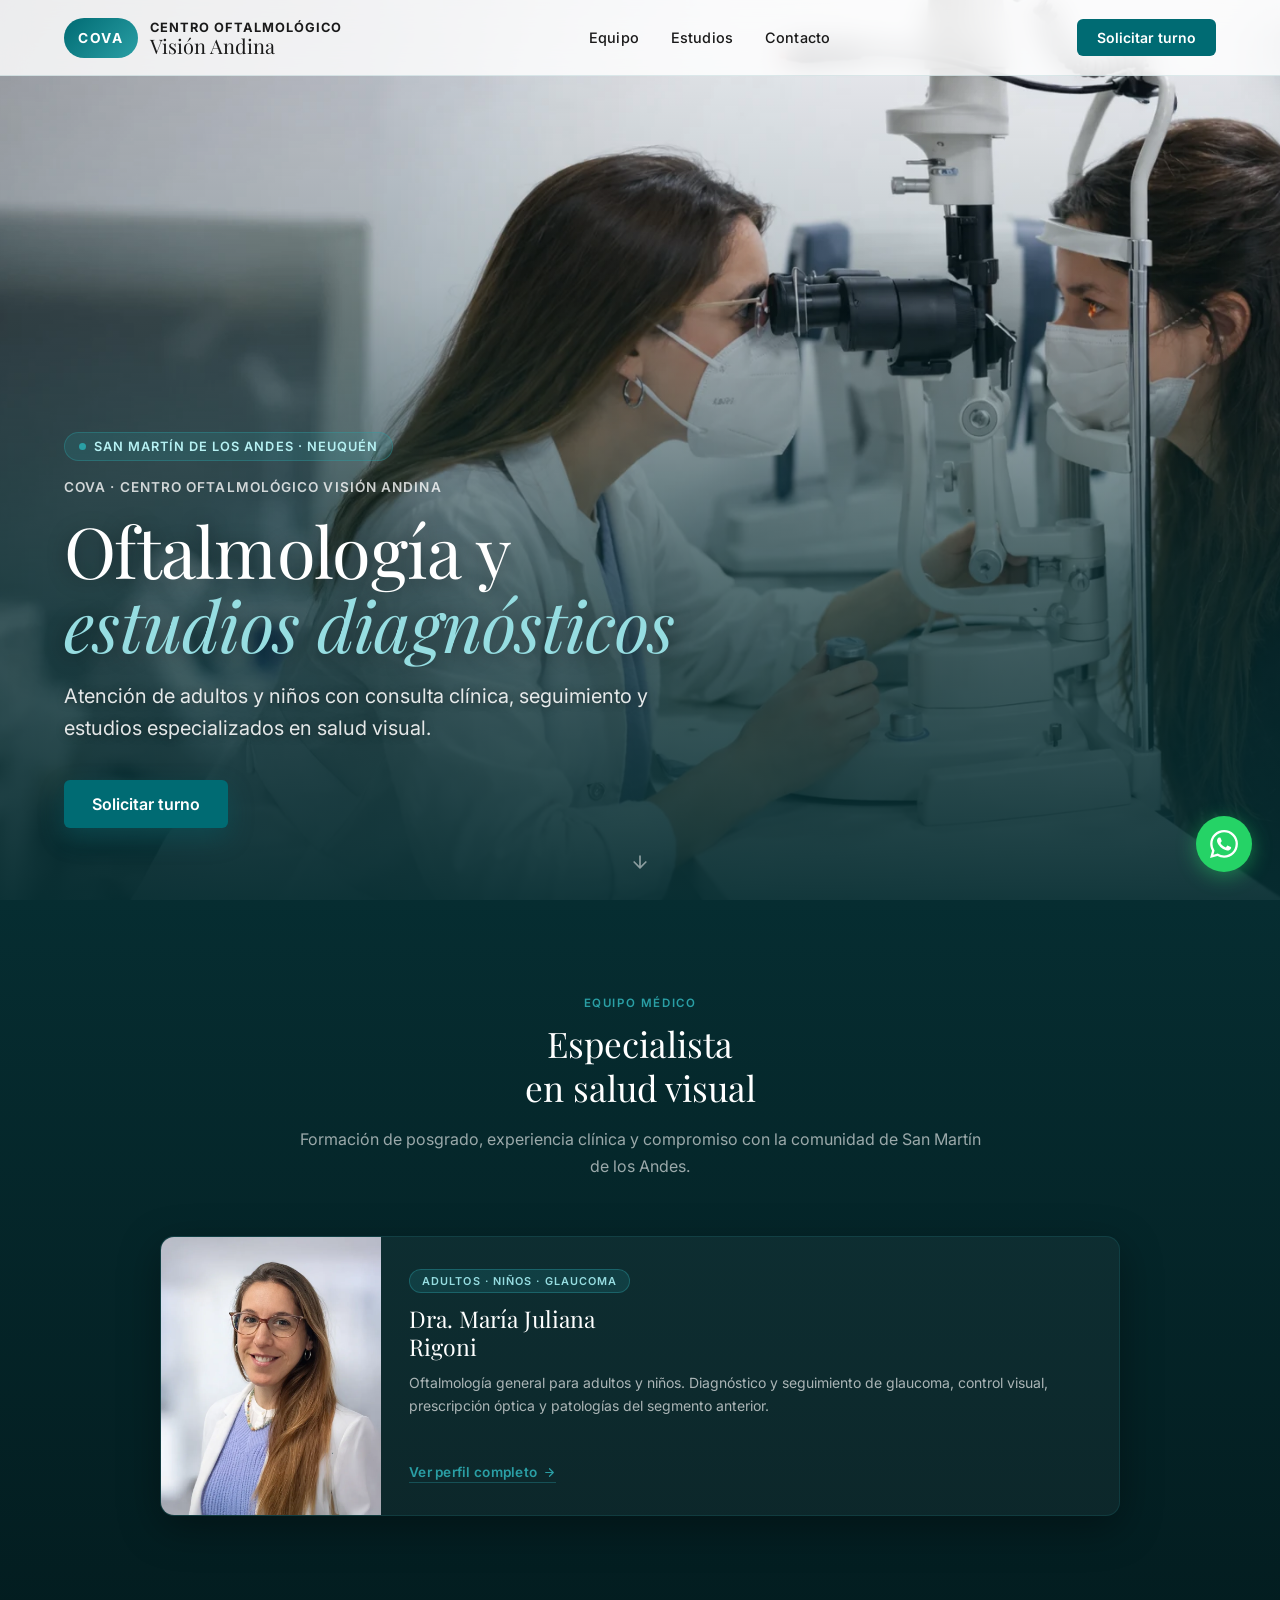
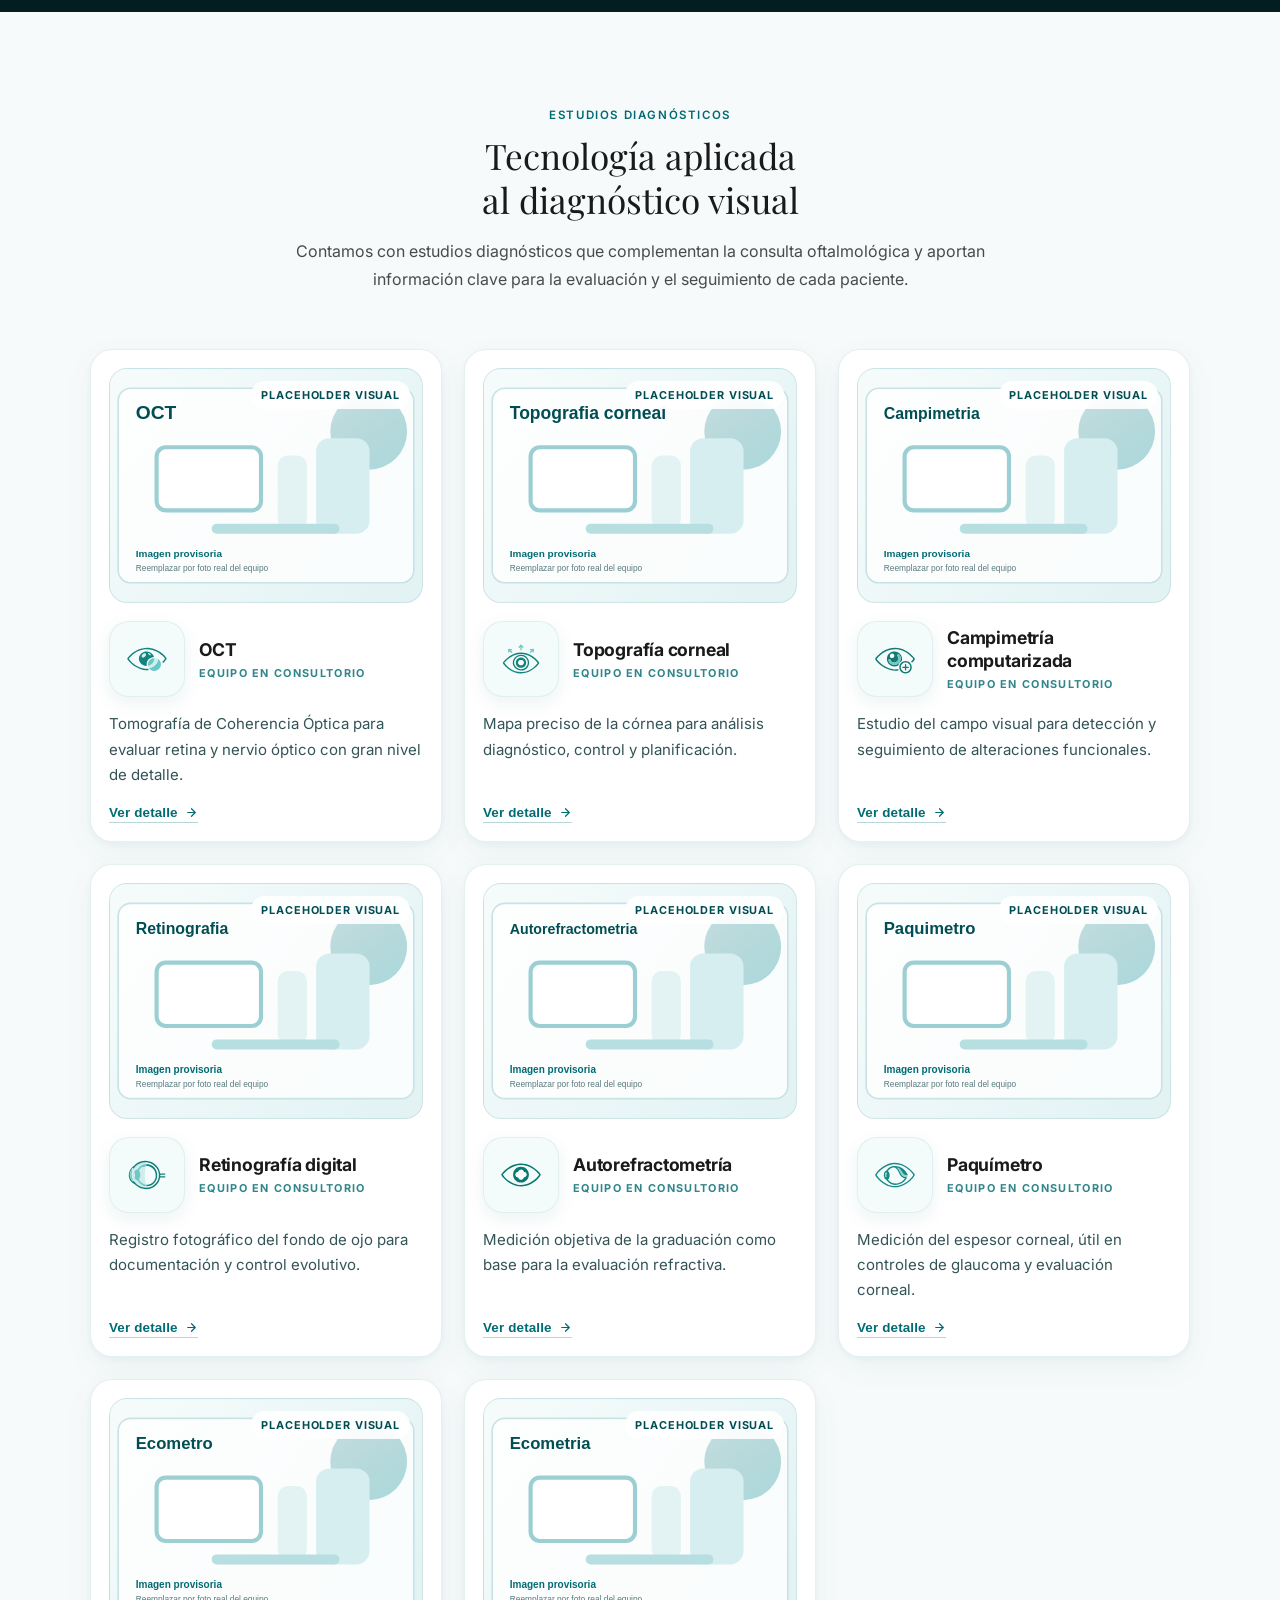
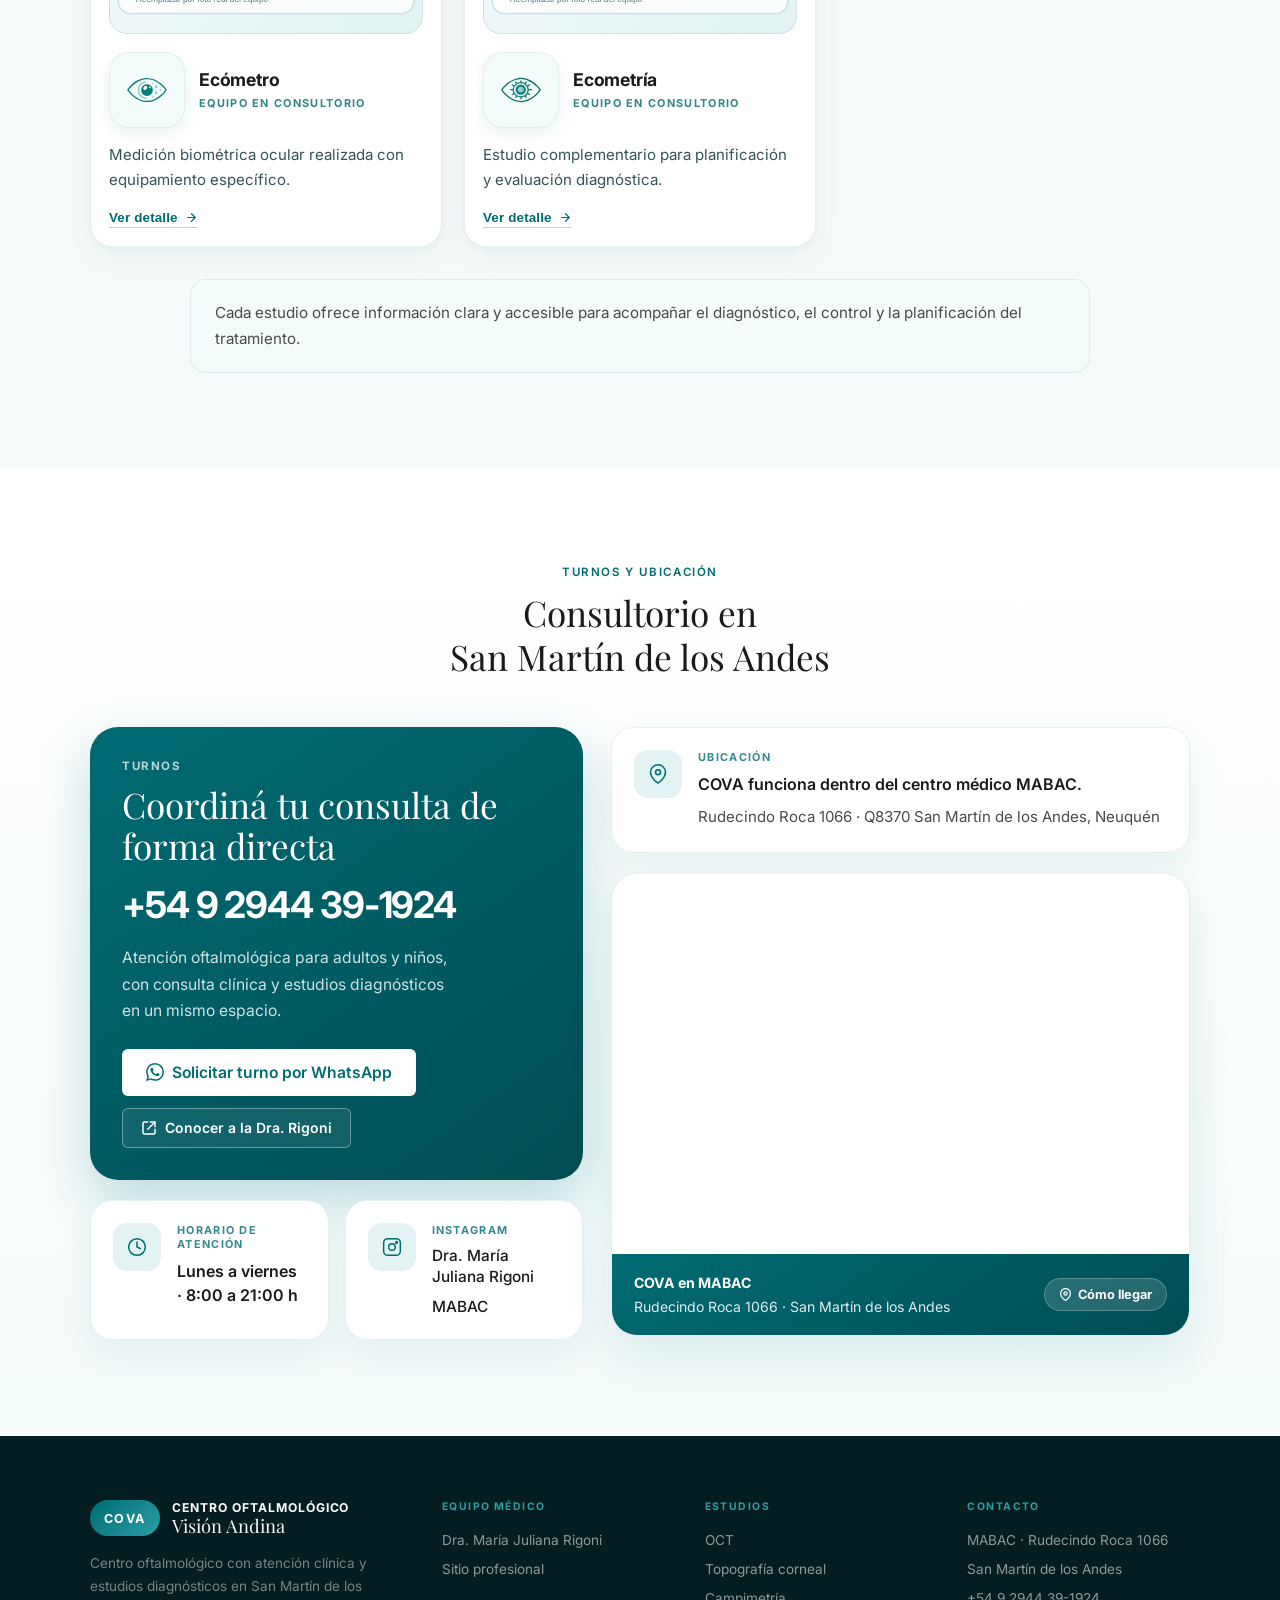
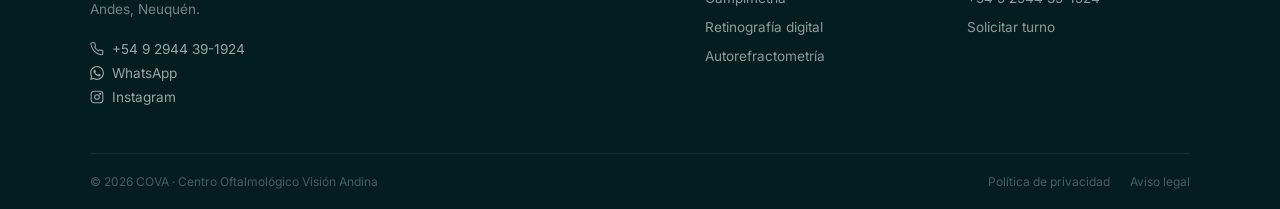
==== index.html @ 35065cc4 "Actualizar sitio de Vision Andina" ====
<!DOCTYPE html>
<html lang="es-AR">
<head>
  <meta charset="UTF-8">
  <meta name="viewport" content="width=device-width, initial-scale=1.0">
  <meta name="description" content="COVA — Centro Oftalmológico Visión Andina. Atención oftalmológica y estudios diagnósticos en San Martín de los Andes.">
  <title>COVA — Centro Oftalmológico Visión Andina</title>
  <link rel="preconnect" href="https://fonts.googleapis.com">
  <link rel="preconnect" href="https://fonts.gstatic.com" crossorigin>
  <link href="https://fonts.googleapis.com/css2?family=Inter:wght@400;500;600;700&family=Playfair+Display:ital,wght@0,400;0,700;1,400&display=swap" rel="stylesheet">
  <link rel="stylesheet" href="./styles.css">
</head>
<body id="inicio">
  <header class="pv-header" role="banner">
    <div class="pv-header__inner">
      <a href="#inicio" class="pv-logo" aria-label="COVA — Inicio">
        <span class="pv-logo__badge">COVA</span>
        <span class="pv-logo__text">
          <strong>Centro Oftalmológico</strong>
          <span>Visión Andina</span>
        </span>
      </a>
      <nav class="pv-nav" aria-label="Navegación principal">
        <a href="#equipo">Equipo</a>
        <a href="#estudios">Estudios</a>
        <a href="#contacto">Contacto</a>
      </nav>
      <div class="pv-header__actions">
        <a href="https://wa.me/5492944391924?text=Hola%2C%20quisiera%20solicitar%20un%20turno" class="btn-primary" target="_blank" rel="noopener">Solicitar turno</a>
      </div>
      <button class="pv-hamburger" id="hamburger" aria-label="Abrir menú" aria-expanded="false">
        <span></span><span></span><span></span>
      </button>
    </div>
  </header>

  <nav class="pv-mobile-menu" id="mobileMenu" aria-label="Menú móvil">
    <a href="#equipo" onclick="closeMenu()">Equipo</a>
    <a href="#estudios" onclick="closeMenu()">Estudios</a>
    <a href="#contacto" onclick="closeMenu()">Contacto</a>
    <a href="https://wa.me/5492944391924?text=Hola%2C%20quisiera%20solicitar%20un%20turno" class="btn-primary" target="_blank" rel="noopener" onclick="closeMenu()">Solicitar turno</a>
  </nav>

  <main>
    <section class="pv-hero" aria-label="COVA — Centro Oftalmológico Visión Andina">
      <div class="pv-hero__bg" role="img" aria-label="Consulta oftalmológica en COVA">
        <div class="pv-hero__bg-slide active" style="background-image:url('./assets/images/hero-rigoni.webp');"></div>
      </div>
      <div class="pv-hero__overlay" aria-hidden="true"></div>
      <div class="pv-hero__content">
        <span class="pv-hero__tag">San Martín de los Andes · Neuquén</span>
        <p class="pv-hero__kicker">COVA · Centro Oftalmológico Visión Andina</p>
        <h1 class="pv-hero__h1">Oftalmología y<br><span class="teal">estudios diagnósticos</span></h1>
        <p class="pv-hero__subtitle">Atención de adultos y niños con consulta clínica, seguimiento y estudios especializados en salud visual.</p>
        <div class="pv-hero__ctas">
          <a href="https://wa.me/5492944391924?text=Hola%2C%20quisiera%20solicitar%20un%20turno" class="btn-primary" target="_blank" rel="noopener">Solicitar turno</a>
        </div>
      </div>
      <div class="pv-hero__scroll" aria-hidden="true">
        <svg width="20" height="20" viewBox="0 0 24 24" fill="none" stroke="currentColor" stroke-width="2" stroke-linecap="round" stroke-linejoin="round"><path d="M12 5v14M5 12l7 7 7-7"></path></svg>
      </div>
    </section>

    <section class="pv-team" id="equipo" aria-labelledby="equipo-heading">
      <p class="pv-section-eyebrow">Equipo médico</p>
      <h2 class="pv-section-heading" id="equipo-heading">Especialista<br>en salud visual</h2>
      <p class="pv-section-lead">Formación de posgrado, experiencia clínica y compromiso con la comunidad de San Martín de los Andes.</p>

      <div class="pv-team__inner">
        <article class="pv-doctor-card" aria-label="Dra. María Juliana Rigoni">
          <div class="pv-doctor-card__photo">
            <img src="./assets/images/dra-juliana-rigoni.webp" alt="Dra. María Juliana Rigoni — Oftalmología general y glaucoma" loading="lazy">
          </div>
          <div class="pv-doctor-card__body">
            <span class="pv-doctor-card__specialty">Adultos · Niños · Glaucoma</span>
            <h3 class="pv-doctor-card__name">Dra. María Juliana<br>Rigoni</h3>
            <p class="pv-doctor-card__areas">Oftalmología general para adultos y niños. Diagnóstico y seguimiento de glaucoma, control visual, prescripción óptica y patologías del segmento anterior.</p>
            <a href="https://dramariajulianarigoni.com.ar/" class="pv-doctor-card__link" target="_blank" rel="noopener" aria-label="Ver perfil completo de la Dra. Rigoni">
              Ver perfil completo
              <svg width="13" height="13" viewBox="0 0 24 24" fill="none" stroke="currentColor" stroke-width="2.2" stroke-linecap="round" stroke-linejoin="round"><path d="M5 12h14M12 5l7 7-7 7"></path></svg>
            </a>
          </div>
        </article>
      </div>
    </section>

    <section class="pv-services" id="estudios" aria-labelledby="estudios-heading">
      <p class="pv-section-eyebrow">Estudios diagnósticos</p>
      <h2 class="pv-section-heading" id="estudios-heading">Tecnología aplicada<br>al diagnóstico visual</h2>
      <p class="pv-section-lead">Contamos con estudios diagnósticos que complementan la consulta oftalmológica y aportan información clave para la evaluación y el seguimiento de cada paciente.</p>

      <div class="pv-services__grid">
        <article class="pv-afeccion-card pv-study-card" style="--card-delay:0ms" aria-label="OCT">
          <div class="pv-study-media">
            <img src="./assets/images/studies/oct-placeholder.svg" alt="Placeholder del equipo de OCT" loading="lazy">
            <span class="pv-study-media__tag">Placeholder visual</span>
          </div>
          <div class="pv-study-card__header">
            <div class="pv-afeccion-icon" aria-hidden="true"><img src="./assets/images/control-visual-y-refraccion.svg" alt="" width="34" height="34" loading="lazy"></div>
            <div class="pv-study-card__title-group">
              <p class="pv-afeccion-name">OCT</p>
              <p class="pv-study-card__eyebrow">Equipo en consultorio</p>
            </div>
          </div>
          <p class="pv-afeccion-desc">Tomografía de Coherencia Óptica para evaluar retina y nervio óptico con gran nivel de detalle.</p>
          <button class="pv-afeccion-cta pv-study-trigger" type="button" data-study-title="OCT - Tomografía de Coherencia Óptica" data-study-body="Estudio de alta precisión para evaluar retina, mácula y nervio óptico. Es clave para seguimiento de glaucoma, patologías maculares y control evolutivo.">
            Ver detalle
            <svg width="13" height="13" viewBox="0 0 24 24" fill="none" stroke="currentColor" stroke-width="2.2" stroke-linecap="round" stroke-linejoin="round" aria-hidden="true"><path d="M5 12h14M12 5l7 7-7 7"></path></svg>
          </button>
        </article>

        <article class="pv-afeccion-card pv-study-card" style="--card-delay:60ms" aria-label="Topografía corneal">
          <div class="pv-study-media">
            <img src="./assets/images/studies/topografia-placeholder.svg" alt="Placeholder del equipo de topografía corneal" loading="lazy">
            <span class="pv-study-media__tag">Placeholder visual</span>
          </div>
          <div class="pv-study-card__header">
            <div class="pv-afeccion-icon" aria-hidden="true"><img src="./assets/images/glaucoma.svg" alt="" width="34" height="34" loading="lazy"></div>
            <div class="pv-study-card__title-group">
              <p class="pv-afeccion-name">Topografía corneal</p>
              <p class="pv-study-card__eyebrow">Equipo en consultorio</p>
            </div>
          </div>
          <p class="pv-afeccion-desc">Mapa preciso de la córnea para análisis diagnóstico, control y planificación.</p>
          <button class="pv-afeccion-cta pv-study-trigger" type="button" data-study-title="Topografía corneal" data-study-body="Permite obtener un mapa detallado de la curvatura corneal, útil para diagnóstico, seguimiento y valoración de distintas alteraciones de la superficie ocular.">
            Ver detalle
            <svg width="13" height="13" viewBox="0 0 24 24" fill="none" stroke="currentColor" stroke-width="2.2" stroke-linecap="round" stroke-linejoin="round" aria-hidden="true"><path d="M5 12h14M12 5l7 7-7 7"></path></svg>
          </button>
        </article>

        <article class="pv-afeccion-card pv-study-card" style="--card-delay:120ms" aria-label="Campimetría computarizada">
          <div class="pv-study-media">
            <img src="./assets/images/studies/campimetria-placeholder.svg" alt="Placeholder del equipo de campimetría computarizada" loading="lazy">
            <span class="pv-study-media__tag">Placeholder visual</span>
          </div>
          <div class="pv-study-card__header">
            <div class="pv-afeccion-icon" aria-hidden="true"><img src="./assets/images/oftalmologia-pediatrica.svg" alt="" width="34" height="34" loading="lazy"></div>
            <div class="pv-study-card__title-group">
              <p class="pv-afeccion-name">Campimetría computarizada</p>
              <p class="pv-study-card__eyebrow">Equipo en consultorio</p>
            </div>
          </div>
          <p class="pv-afeccion-desc">Estudio del campo visual para detección y seguimiento de alteraciones funcionales.</p>
          <button class="pv-afeccion-cta pv-study-trigger" type="button" data-study-title="Campimetría computarizada" data-study-body="Analiza el campo visual y ayuda a detectar alteraciones funcionales, especialmente en seguimiento de glaucoma y otras patologías neurológicas u oculares.">
            Ver detalle
            <svg width="13" height="13" viewBox="0 0 24 24" fill="none" stroke="currentColor" stroke-width="2.2" stroke-linecap="round" stroke-linejoin="round" aria-hidden="true"><path d="M5 12h14M12 5l7 7-7 7"></path></svg>
          </button>
        </article>

        <article class="pv-afeccion-card pv-study-card" style="--card-delay:180ms" aria-label="Retinografía digital">
          <div class="pv-study-media">
            <img src="./assets/images/studies/retinografia-placeholder.svg" alt="Placeholder del equipo de retinografía digital" loading="lazy">
            <span class="pv-study-media__tag">Placeholder visual</span>
          </div>
          <div class="pv-study-card__header">
            <div class="pv-afeccion-icon" aria-hidden="true"><img src="./assets/images/segmento-anterior.svg" alt="" width="34" height="34" loading="lazy"></div>
            <div class="pv-study-card__title-group">
              <p class="pv-afeccion-name">Retinografía digital</p>
              <p class="pv-study-card__eyebrow">Equipo en consultorio</p>
            </div>
          </div>
          <p class="pv-afeccion-desc">Registro fotográfico del fondo de ojo para documentación y control evolutivo.</p>
          <button class="pv-afeccion-cta pv-study-trigger" type="button" data-study-title="Retinografía digital" data-study-body="Registro fotográfico del fondo de ojo que permite documentar hallazgos y comparar la evolución del paciente en distintos controles.">
            Ver detalle
            <svg width="13" height="13" viewBox="0 0 24 24" fill="none" stroke="currentColor" stroke-width="2.2" stroke-linecap="round" stroke-linejoin="round" aria-hidden="true"><path d="M5 12h14M12 5l7 7-7 7"></path></svg>
          </button>
        </article>

        <article class="pv-afeccion-card pv-study-card" style="--card-delay:240ms" aria-label="Autorefractometría">
          <div class="pv-study-media">
            <img src="./assets/images/studies/autorefractometria-placeholder.svg" alt="Placeholder del equipo de autorefractometría" loading="lazy">
            <span class="pv-study-media__tag">Placeholder visual</span>
          </div>
          <div class="pv-study-card__header">
            <div class="pv-afeccion-icon" aria-hidden="true"><img src="./assets/images/catarata.svg" alt="" width="34" height="34" loading="lazy"></div>
            <div class="pv-study-card__title-group">
              <p class="pv-afeccion-name">Autorefractometría</p>
              <p class="pv-study-card__eyebrow">Equipo en consultorio</p>
            </div>
          </div>
          <p class="pv-afeccion-desc">Medición objetiva de la graduación como base para la evaluación refractiva.</p>
          <button class="pv-afeccion-cta pv-study-trigger" type="button" data-study-title="Autorefractometría" data-study-body="Medición objetiva de la graduación ocular como apoyo para la evaluación refractiva y la indicación óptica.">
            Ver detalle
            <svg width="13" height="13" viewBox="0 0 24 24" fill="none" stroke="currentColor" stroke-width="2.2" stroke-linecap="round" stroke-linejoin="round" aria-hidden="true"><path d="M5 12h14M12 5l7 7-7 7"></path></svg>
          </button>
        </article>

        <article class="pv-afeccion-card pv-study-card" style="--card-delay:300ms" aria-label="Paquímetro">
          <div class="pv-study-media">
            <img src="./assets/images/studies/paquimetro-placeholder.svg" alt="Placeholder del equipo de paquímetro" loading="lazy">
            <span class="pv-study-media__tag">Placeholder visual</span>
          </div>
          <div class="pv-study-card__header">
            <div class="pv-afeccion-icon" aria-hidden="true"><img src="./assets/images/desprendimiento-de-retina.svg" alt="" width="34" height="34" loading="lazy"></div>
            <div class="pv-study-card__title-group">
              <p class="pv-afeccion-name">Paquímetro</p>
              <p class="pv-study-card__eyebrow">Equipo en consultorio</p>
            </div>
          </div>
          <p class="pv-afeccion-desc">Medición del espesor corneal, útil en controles de glaucoma y evaluación corneal.</p>
          <button class="pv-afeccion-cta pv-study-trigger" type="button" data-study-title="Paquímetro" data-study-body="Estudio para medir el espesor corneal, especialmente útil en controles de glaucoma y valoración integral de la córnea.">
            Ver detalle
            <svg width="13" height="13" viewBox="0 0 24 24" fill="none" stroke="currentColor" stroke-width="2.2" stroke-linecap="round" stroke-linejoin="round" aria-hidden="true"><path d="M5 12h14M12 5l7 7-7 7"></path></svg>
          </button>
        </article>

        <article class="pv-afeccion-card pv-study-card" style="--card-delay:360ms" aria-label="Ecómetro">
          <div class="pv-study-media">
            <img src="./assets/images/studies/ecometro-placeholder.svg" alt="Placeholder del equipo de ecómetro" loading="lazy">
            <span class="pv-study-media__tag">Placeholder visual</span>
          </div>
          <div class="pv-study-card__header">
            <div class="pv-afeccion-icon" aria-hidden="true"><img src="./assets/images/retinopatia-diabetica.svg" alt="" width="34" height="34" loading="lazy"></div>
            <div class="pv-study-card__title-group">
              <p class="pv-afeccion-name">Ecómetro</p>
              <p class="pv-study-card__eyebrow">Equipo en consultorio</p>
            </div>
          </div>
          <p class="pv-afeccion-desc">Medición biométrica ocular realizada con equipamiento específico.</p>
          <button class="pv-afeccion-cta pv-study-trigger" type="button" data-study-title="Ecómetro" data-study-body="Medición biométrica ocular realizada con equipamiento específico para aportar datos útiles al diagnóstico y la evaluación clínica.">
            Ver detalle
            <svg width="13" height="13" viewBox="0 0 24 24" fill="none" stroke="currentColor" stroke-width="2.2" stroke-linecap="round" stroke-linejoin="round" aria-hidden="true"><path d="M5 12h14M12 5l7 7-7 7"></path></svg>
          </button>
        </article>

        <article class="pv-afeccion-card pv-study-card" style="--card-delay:420ms" aria-label="Ecometría">
          <div class="pv-study-media">
            <img src="./assets/images/studies/ecometria-placeholder.svg" alt="Placeholder del equipo de ecometría" loading="lazy">
            <span class="pv-study-media__tag">Placeholder visual</span>
          </div>
          <div class="pv-study-card__header">
            <div class="pv-afeccion-icon" aria-hidden="true"><img src="./assets/images/degeneracion-macular.svg" alt="" width="34" height="34" loading="lazy"></div>
            <div class="pv-study-card__title-group">
              <p class="pv-afeccion-name">Ecometría</p>
              <p class="pv-study-card__eyebrow">Equipo en consultorio</p>
            </div>
          </div>
          <p class="pv-afeccion-desc">Estudio complementario para planificación y evaluación diagnóstica.</p>
          <button class="pv-afeccion-cta pv-study-trigger" type="button" data-study-title="Ecometría" data-study-body="Estudio complementario utilizado para planificación y evaluación diagnóstica, realizado con equipamiento específico.">
            Ver detalle
            <svg width="13" height="13" viewBox="0 0 24 24" fill="none" stroke="currentColor" stroke-width="2.2" stroke-linecap="round" stroke-linejoin="round" aria-hidden="true"><path d="M5 12h14M12 5l7 7-7 7"></path></svg>
          </button>
        </article>
      </div>

      <div class="pv-services__note">
        <p>Cada estudio ofrece información clara y accesible para acompañar el diagnóstico, el control y la planificación del tratamiento.</p>
      </div>
    </section>

    <div class="pv-modal" id="studyModal" aria-hidden="true">
      <div class="pv-modal__backdrop" data-close-modal></div>
      <div class="pv-modal__dialog" role="dialog" aria-modal="true" aria-labelledby="studyModalTitle">
        <button class="pv-modal__close" type="button" aria-label="Cerrar" data-close-modal>×</button>
        <p class="pv-modal__eyebrow">Estudio diagnóstico</p>
        <h3 class="pv-modal__title" id="studyModalTitle"></h3>
        <p class="pv-modal__body" id="studyModalBody"></p>
      </div>
    </div>

    <section class="pv-contact" id="contacto" aria-labelledby="contacto-heading">
      <p class="pv-section-eyebrow">Turnos y ubicación</p>
      <h2 class="pv-section-heading pv-section-heading--contact" id="contacto-heading">Consultorio en<br>San Martín de los Andes</h2>
      <div class="pv-contact__inner">
        <div class="pv-contact__content">
          <article class="pv-contact__appointment-card">
            <p class="pv-contact__panel-kicker">Turnos</p>
            <h3 class="pv-contact__panel-title">Coordiná tu consulta de forma directa</h3>
            <a href="https://wa.me/5492944391924?text=Hola%2C%20quisiera%20solicitar%20un%20turno" class="pv-contact__phone" target="_blank" rel="noopener">+54 9 2944 39-1924</a>
            <p class="pv-contact__panel-copy">Atención oftalmológica para adultos y niños, con consulta clínica y estudios diagnósticos en un mismo espacio.</p>
            <div class="pv-contact__ctas">
              <a href="https://wa.me/5492944391924?text=Hola%2C%20quisiera%20solicitar%20un%20turno" class="btn-primary" target="_blank" rel="noopener"><svg width="18" height="18" viewBox="0 0 24 24" fill="currentColor" aria-hidden="true"><path d="M17.472 14.382c-.297-.149-1.758-.867-2.03-.967-.273-.099-.471-.148-.67.15-.197.297-.767.966-.94 1.164-.173.199-.347.223-.644.075-.297-.15-1.255-.463-2.39-1.475-.883-.788-1.48-1.761-1.653-2.059-.173-.297-.018-.458.13-.606.134-.133.298-.347.446-.52.149-.174.198-.298.298-.497.099-.198.05-.371-.025-.52-.075-.149-.669-1.612-.916-2.207-.242-.579-.487-.5-.669-.51-.173-.008-.371-.01-.57-.01-.198 0-.52.074-.792.372-.272.297-1.04 1.016-1.04 2.479 0 1.462 1.065 2.875 1.213 3.074.149.198 2.096 3.2 5.077 4.487.709.306 1.262.489 1.694.625.712.227 1.36.195 1.871.118.571-.085 1.758-.719 2.006-1.413.248-.694.248-1.289.173-1.413-.074-.124-.272-.198-.57-.347m-5.421 7.403h-.004a9.87 9.87 0 01-5.031-1.378l-.361-.214-3.741.982.998-3.648-.235-.374a9.86 9.86 0 01-1.51-5.26c.001-5.45 4.436-9.884 9.888-9.884 2.64 0 5.122 1.03 6.988 2.898a9.825 9.825 0 012.893 6.994c-.003 5.45-4.437 9.884-9.885 9.884m8.413-18.297A11.815 11.815 0 0012.05 0C5.495 0 .16 5.335.157 11.892c0 2.096.547 4.142 1.588 5.945L.057 24l6.305-1.654a11.882 11.882 0 005.683 1.448h.005c6.554 0 11.89-5.335 11.893-11.893a11.821 11.821 0 00-3.48-8.413z"></path></svg>Solicitar turno por WhatsApp</a>
              <a href="https://dramariajulianarigoni.com.ar/" class="btn-outline" target="_blank" rel="noopener"><svg width="16" height="16" viewBox="0 0 24 24" fill="none" stroke="currentColor" stroke-width="2.2" stroke-linecap="round" stroke-linejoin="round" aria-hidden="true"><path d="M14 3h7v7"></path><path d="M10 14 21 3"></path><path d="M21 14v5a2 2 0 0 1-2 2H5a2 2 0 0 1-2-2V5a2 2 0 0 1 2-2h5"></path></svg>Conocer a la Dra. Rigoni</a>
            </div>
          </article>

          <div class="pv-contact__details-grid">
            <article class="pv-contact__detail-card">
              <div class="pv-contact__detail-icon"><svg viewBox="0 0 24 24" fill="none" stroke="currentColor" stroke-width="1.8" stroke-linecap="round" stroke-linejoin="round"><circle cx="12" cy="12" r="10"></circle><polyline points="12 6 12 12 16 14"></polyline></svg></div>
              <div>
                <span class="pv-contact__detail-label">Horario de atención</span>
                <p class="pv-contact__detail-value">Lunes a viernes · 8:00 a 21:00 h</p>
              </div>
            </article>

            <article class="pv-contact__detail-card">
              <div class="pv-contact__detail-icon"><svg viewBox="0 0 24 24" fill="none" stroke="currentColor" stroke-width="1.8" stroke-linecap="round" stroke-linejoin="round"><rect x="2" y="2" width="20" height="20" rx="5"></rect><circle cx="12" cy="12" r="4"></circle><circle cx="17.5" cy="6.5" r="1"></circle></svg></div>
              <div>
                <span class="pv-contact__detail-label">Instagram</span>
                <div class="pv-contact__detail-links">
                  <a href="https://www.instagram.com/dramjulianarigoni/?hl=es" target="_blank" rel="noopener">Dra. María Juliana Rigoni</a>
                  <a href="https://www.instagram.com/consultoriosmabac/?hl=es" target="_blank" rel="noopener">MABAC</a>
                </div>
              </div>
            </article>
          </div>
        </div>

        <div class="pv-contact__map-panel">
          <article class="pv-contact__location-card">
            <div class="pv-contact__detail-icon"><svg viewBox="0 0 24 24" fill="none" stroke="currentColor" stroke-width="1.8" stroke-linecap="round" stroke-linejoin="round"><path d="M21 10c0 7-9 13-9 13s-9-6-9-13a9 9 0 0 1 18 0z"></path><circle cx="12" cy="10" r="3"></circle></svg></div>
            <div>
              <span class="pv-contact__detail-label">Ubicación</span>
              <p class="pv-contact__detail-value">COVA funciona dentro del centro médico MABAC.</p>
              <p class="pv-contact__detail-note">Rudecindo Roca 1066 · Q8370 San Martín de los Andes, Neuquén</p>
            </div>
          </article>

          <div class="pv-contact__map-wrap">
            <div class="pv-contact__map"><iframe src="https://www.google.com/maps/embed?pb=!1m18!1m12!1m3!1d2994.1!2d-71.35285!3d-40.15695!2m3!1f0!2f0!3f0!3m2!1i1024!2i768!4f13.1!3m3!1m2!1s0x9610b3c3a1234567%3A0xabcdef!2sRudecindo%20Roca%201066%2C%20San%20Mart%C3%ADn%20de%20los%20Andes%2C%20Neuqu%C3%A9n!5e0!3m2!1ses!2sar!4v170000" title="COVA — Rudecindo Roca 1066, San Martín de los Andes" loading="lazy" referrerpolicy="no-referrer-when-downgrade" allowfullscreen></iframe></div>
            <div class="pv-contact__map-footer">
              <div class="pv-contact__map-address"><strong>COVA en MABAC</strong>Rudecindo Roca 1066 · San Martín de los Andes</div>
              <a href="https://maps.google.com/?q=Rudecindo+Roca+1066+San+Martin+de+los+Andes+Neuquen" target="_blank" rel="noopener" class="pv-contact__map-link"><svg width="13" height="13" viewBox="0 0 24 24" fill="none" stroke="currentColor" stroke-width="2.2" stroke-linecap="round" stroke-linejoin="round" aria-hidden="true"><path d="M21 10c0 7-9 13-9 13s-9-6-9-13a9 9 0 0 1 18 0z"></path><circle cx="12" cy="10" r="3"></circle></svg>Cómo llegar</a>
            </div>
          </div>
        </div>
      </div>
    </section>
  </main>

  <footer class="pv-footer" role="contentinfo">
    <div class="pv-footer__inner">
      <div class="pv-footer__top">
        <div class="pv-footer__brand">
          <div class="pv-footer__brand-lockup">
            <span class="pv-logo__badge pv-logo__badge--footer">COVA</span>
            <div class="pv-footer__brand-copy">
              <strong>Centro Oftalmológico</strong>
              <span>Visión Andina</span>
            </div>
          </div>
          <p class="pv-footer__brand-desc">Centro oftalmológico con atención clínica y estudios diagnósticos en San Martín de los Andes, Neuquén.</p>
          <div class="pv-footer__brand-contact">
            <a href="tel:+5492944391924"><svg viewBox="0 0 24 24" fill="none" stroke="currentColor" stroke-width="1.8" stroke-linecap="round" stroke-linejoin="round"><path d="M22 16.92v3a2 2 0 0 1-2.18 2 19.79 19.79 0 0 1-8.63-3.07A19.5 19.5 0 0 1 4.69 12 19.79 19.79 0 0 1 1.61 3.4 2 2 0 0 1 3.6 1.22h3a2 2 0 0 1 2 1.72c.127.96.361 1.903.7 2.81a2 2 0 0 1-.45 2.11L7.91 8.77a16 16 0 0 0 6.29 6.29l.95-.95a2 2 0 0 1 2.11-.45c.907.339 1.85.573 2.81.7A2 2 0 0 1 22 16.92z"></path></svg>+54 9 2944 39-1924</a>
            <a href="https://wa.me/5492944391924?text=Hola%2C%20quisiera%20solicitar%20un%20turno" target="_blank" rel="noopener"><svg viewBox="0 0 24 24" fill="currentColor" style="width:14px;height:14px;flex-shrink:0"><path d="M17.472 14.382c-.297-.149-1.758-.867-2.03-.967-.273-.099-.471-.148-.67.15-.197.297-.767.966-.94 1.164-.173.199-.347.223-.644.075-.297-.15-1.255-.463-2.39-1.475-.883-.788-1.48-1.761-1.653-2.059-.173-.297-.018-.458.13-.606.134-.133.298-.347.446-.52.149-.174.198-.298.298-.497.099-.198.05-.371-.025-.52-.075-.149-.669-1.612-.916-2.207-.242-.579-.487-.5-.669-.51-.173-.008-.371-.01-.57-.01-.198 0-.52.074-.792.372-.272.297-1.04 1.016-1.04 2.479 0 1.462 1.065 2.875 1.213 3.074.149.198 2.096 3.2 5.077 4.487.709.306 1.262.489 1.694.625.712.227 1.36.195 1.871.118.571-.085 1.758-.719 2.006-1.413.248-.694.248-1.289.173-1.413-.074-.124-.272-.198-.57-.347m-5.421 7.403h-.004a9.87 9.87 0 01-5.031-1.378l-.361-.214-3.741.982.998-3.648-.235-.374a9.86 9.86 0 01-1.51-5.26c.001-5.45 4.436-9.884 9.888-9.884 2.64 0 5.122 1.03 6.988 2.898a9.825 9.825 0 012.893 6.994c-.003 5.45-4.437 9.884-9.885 9.884m8.413-18.297A11.815 11.815 0 0012.05 0C5.495 0 .16 5.335.157 11.892c0 2.096.547 4.142 1.588 5.945L.057 24l6.305-1.654a11.882 11.882 0 005.683 1.448h.005c6.554 0 11.89-5.335 11.893-11.893a11.821 11.821 0 00-3.48-8.413z"></path></svg>WhatsApp</a>
            <a href="https://www.instagram.com/dramjulianarigoni/?hl=es" target="_blank" rel="noopener"><svg viewBox="0 0 24 24" fill="none" stroke="currentColor" stroke-width="1.8" stroke-linecap="round" stroke-linejoin="round"><rect x="2" y="2" width="20" height="20" rx="5"></rect><circle cx="12" cy="12" r="4"></circle><circle cx="17.5" cy="6.5" r="1"></circle></svg>Instagram</a>
          </div>
        </div>

        <div class="pv-footer__col">
          <p class="pv-footer__col-title">Equipo médico</p>
          <a href="#equipo">Dra. María Juliana Rigoni</a>
          <a href="https://dramariajulianarigoni.com.ar/" target="_blank" rel="noopener">Sitio profesional</a>
        </div>

        <div class="pv-footer__col">
          <p class="pv-footer__col-title">Estudios</p>
          <a href="#estudios">OCT</a>
          <a href="#estudios">Topografía corneal</a>
          <a href="#estudios">Campimetría</a>
          <a href="#estudios">Retinografía digital</a>
          <a href="#estudios">Autorefractometría</a>
        </div>

        <div class="pv-footer__col">
          <p class="pv-footer__col-title">Contacto</p>
          <a href="#contacto">MABAC · Rudecindo Roca 1066</a>
          <a href="#contacto">San Martín de los Andes</a>
          <a href="tel:+5492944391924">+54 9 2944 39-1924</a>
          <a href="https://wa.me/5492944391924?text=Hola%2C%20quisiera%20solicitar%20un%20turno" target="_blank" rel="noopener">Solicitar turno</a>
        </div>
      </div>

      <div class="pv-footer__bottom">
        <p class="pv-footer__copy">© 2026 COVA · Centro Oftalmológico Visión Andina</p>
        <nav class="pv-footer__legal" aria-label="Legal">
          <a href="#">Política de privacidad</a>
          <a href="#">Aviso legal</a>
        </nav>
      </div>
    </div>
  </footer>

  <a href="https://wa.me/5492944391924?text=Hola%2C%20quisiera%20solicitar%20un%20turno" class="pv-wa-bubble" target="_blank" rel="noopener" aria-label="Contactar por WhatsApp"><svg viewBox="0 0 24 24" fill="currentColor" aria-hidden="true"><path d="M17.472 14.382c-.297-.149-1.758-.867-2.03-.967-.273-.099-.471-.148-.67.15-.197.297-.767.966-.94 1.164-.173.199-.347.223-.644.075-.297-.15-1.255-.463-2.39-1.475-.883-.788-1.48-1.761-1.653-2.059-.173-.297-.018-.458.13-.606.134-.133.298-.347.446-.52.149-.174.198-.298.298-.497.099-.198.05-.371-.025-.52-.075-.149-.669-1.612-.916-2.207-.242-.579-.487-.5-.669-.51-.173-.008-.371-.01-.57-.01-.198 0-.52.074-.792.372-.272.297-1.04 1.016-1.04 2.479 0 1.462 1.065 2.875 1.213 3.074.149.198 2.096 3.2 5.077 4.487.709.306 1.262.489 1.694.625.712.227 1.36.195 1.871.118.571-.085 1.758-.719 2.006-1.413.248-.694.248-1.289.173-1.413-.074-.124-.272-.198-.57-.347m-5.421 7.403h-.004a9.87 9.87 0 01-5.031-1.378l-.361-.214-3.741.982.998-3.648-.235-.374a9.86 9.86 0 01-1.51-5.26c.001-5.45 4.436-9.884 9.888-9.884 2.64 0 5.122 1.03 6.988 2.898a9.825 9.825 0 012.893 6.994c-.003 5.45-4.437 9.884-9.885 9.884m8.413-18.297A11.815 11.815 0 0012.05 0C5.495 0 .16 5.335.157 11.892c0 2.096.547 4.142 1.588 5.945L.057 24l6.305-1.654a11.882 11.882 0 005.683 1.448h.005c6.554 0 11.89-5.335 11.893-11.893a11.821 11.821 0 00-3.48-8.413z"></path></svg></a>

  <script src="./script.js" defer></script>
</body>
</html>
---- styles.css ----
@import url('https://fonts.googleapis.com/css2?family=Inter:wght@400;500;600;700&family=Playfair+Display:ital,wght@0,400;0,700;1,400&display=swap');

:root {
  --brand-primary: #006b73;
  --brand-dark: #004d53;
  --brand-accent: #2a9fa5;
  --brand-light: #e3f3f4;
  --brand-soft: #f4fbfb;
  --brand-highlight: #96dde1;
  --brand-rgb: 0, 107, 115;
  --brand-accent-rgb: 42, 159, 165;
  --surface-deep: #062d31;
  --surface-deeper: #031d20;
  --surface-rgb: 6, 45, 49;
  --text-dark: #1a1a1a;
  --text-mid: #4a4a4a;
  --radius-btn: 6px;
  --transition: 0.22s ease;
}

*,
*::before,
*::after {
  box-sizing: border-box;
  margin: 0;
  padding: 0;
}

html {
  font-size: 16px;
  scroll-behavior: smooth;
}

body {
  font-family: 'Inter', system-ui, sans-serif;
  color: var(--text-dark);
  background: #fff;
}

.pv-header {
  position: fixed;
  top: 0;
  left: 0;
  right: 0;
  z-index: 100;
  height: 76px;
  display: flex;
  align-items: center;
  background: rgba(255, 255, 255, 0.82);
  backdrop-filter: blur(14px);
  -webkit-backdrop-filter: blur(14px);
  border-bottom: 1px solid rgba(var(--brand-rgb), 0.12);
}

.pv-header__inner {
  width: 100%;
  max-width: 1200px;
  margin: 0 auto;
  padding: 0 24px;
  display: flex;
  align-items: center;
  justify-content: space-between;
  gap: 24px;
}

.pv-logo {
  display: inline-flex;
  align-items: center;
  gap: 12px;
  text-decoration: none;
}

.pv-logo__badge {
  display: inline-flex;
  align-items: center;
  justify-content: center;
  min-width: 64px;
  height: 40px;
  padding: 0 14px;
  border-radius: 999px;
  background: linear-gradient(135deg, var(--brand-primary), var(--brand-accent));
  color: #fff;
  font-size: 0.86rem;
  font-weight: 700;
  letter-spacing: 0.12em;
}

.pv-logo__text {
  display: flex;
  flex-direction: column;
  gap: 1px;
  color: var(--text-dark);
}

.pv-logo__text strong {
  font-size: 0.8rem;
  font-weight: 700;
  letter-spacing: 0.08em;
  text-transform: uppercase;
}

.pv-logo__text span {
  font-family: 'Playfair Display', Georgia, serif;
  font-size: 1.25rem;
  line-height: 1;
}

.pv-nav {
  display: flex;
  align-items: center;
  gap: 32px;
}

.pv-nav a {
  font-size: 0.9rem;
  font-weight: 500;
  color: var(--text-dark);
  text-decoration: none;
  letter-spacing: 0.01em;
  transition: color var(--transition);
}

.pv-nav a:hover {
  color: var(--brand-primary);
}

.pv-header__actions {
  display: flex;
  align-items: center;
  gap: 12px;
}

.btn-primary {
  display: inline-flex;
  align-items: center;
  gap: 8px;
  background: var(--brand-primary);
  color: #fff !important;
  font-size: 0.875rem;
  font-weight: 600;
  padding: 10px 20px;
  border-radius: var(--radius-btn);
  text-decoration: none;
  border: none;
  cursor: pointer;
  transition: background var(--transition), transform var(--transition);
  white-space: nowrap;
}

.btn-primary:hover {
  background: var(--brand-dark);
  transform: translateY(-1px);
  color: #fff !important;
}

.btn-outline {
  display: inline-flex !important;
  align-items: center !important;
  gap: 8px !important;
  background: transparent !important;
  color: var(--brand-primary) !important;
  font-size: 0.875rem !important;
  font-weight: 600 !important;
  padding: 9px 18px !important;
  border-radius: var(--radius-btn) !important;
  border: 1.5px solid var(--brand-primary) !important;
  text-decoration: none !important;
  cursor: pointer !important;
  transition: all var(--transition) !important;
  white-space: nowrap !important;
  box-shadow: none !important;
  outline: none !important;
  line-height: 1.4 !important;
}

.btn-outline:hover {
  background: var(--brand-light) !important;
  color: var(--brand-dark) !important;
  border-color: var(--brand-dark) !important;
}

.btn-outline-light {
  border-color: rgba(255, 255, 255, 0.45) !important;
  color: #fff !important;
}

.btn-outline-light:hover {
  background: rgba(255, 255, 255, 0.12) !important;
  color: #fff !important;
  border-color: rgba(255, 255, 255, 0.7) !important;
}

.pv-hamburger {
  display: none;
  flex-direction: column;
  justify-content: center;
  gap: 5px;
  width: 36px;
  height: 36px;
  cursor: pointer;
  background: none;
  border: none;
  padding: 4px;
}

.pv-hamburger span {
  display: block;
  height: 2px;
  width: 100%;
  background: var(--brand-primary);
  border-radius: 2px;
  transition: all 0.25s ease;
}

.pv-hamburger.open span:nth-child(1) {
  transform: translateY(7px) rotate(45deg);
}

.pv-hamburger.open span:nth-child(2) {
  opacity: 0;
}

.pv-hamburger.open span:nth-child(3) {
  transform: translateY(-7px) rotate(-45deg);
}

.pv-mobile-menu {
  display: none;
  position: fixed;
  top: 76px;
  left: 0;
  right: 0;
  background: rgba(255, 255, 255, 0.97);
  backdrop-filter: blur(12px);
  border-bottom: 1px solid rgba(var(--brand-rgb), 0.12);
  padding: 20px 24px 28px;
  flex-direction: column;
  gap: 0;
  z-index: 99;
  box-shadow: 0 8px 24px rgba(0, 0, 0, 0.08);
}

.pv-mobile-menu.open {
  display: flex;
}

.pv-mobile-menu a {
  font-size: 1rem;
  font-weight: 500;
  color: var(--text-dark);
  text-decoration: none;
  padding: 14px 0;
  border-bottom: 1px solid rgba(var(--brand-rgb), 0.08);
  transition: color var(--transition);
}

.pv-mobile-menu a:last-of-type {
  border-bottom: none;
}

.pv-mobile-menu a:hover {
  color: var(--brand-primary);
}

.pv-mobile-menu .btn-primary {
  margin-top: 16px;
  justify-content: center;
  font-size: 1rem;
  padding: 13px 20px;
}

.pv-hero {
  position: relative;
  min-height: 100vh;
  display: flex;
  align-items: flex-end;
  overflow: hidden;
}

.pv-hero__bg {
  position: absolute;
  inset: 0;
  z-index: 0;
}

.pv-hero__bg-slide {
  position: absolute;
  inset: 0;
  background-size: cover;
  background-position: center top;
  opacity: 0;
  transition: opacity 1.2s ease-in-out;
}

.pv-hero__bg-slide.active {
  opacity: 1;
}

.pv-hero__overlay {
  position: absolute;
  inset: 0;
  z-index: 1;
  background: linear-gradient(to top, rgba(var(--surface-rgb), 0.94) 0%, rgba(var(--surface-rgb), 0.68) 35%, rgba(var(--surface-rgb), 0.22) 68%, rgba(var(--surface-rgb), 0) 100%);
}

.pv-hero__content {
  position: relative;
  z-index: 2;
  width: 100%;
  max-width: 1200px;
  margin: 0 auto;
  padding: 0 24px 72px;
  display: flex;
  flex-direction: column;
  align-items: flex-start;
}

.pv-hero__tag {
  display: inline-flex;
  align-items: center;
  gap: 8px;
  background: rgba(var(--brand-accent-rgb), 0.16);
  border: 1px solid rgba(var(--brand-accent-rgb), 0.36);
  color: #b6f1f3;
  font-size: 0.8rem;
  font-weight: 600;
  letter-spacing: 0.08em;
  text-transform: uppercase;
  padding: 6px 14px;
  border-radius: 100px;
  margin-bottom: 18px;
}

.pv-hero__tag::before {
  content: '';
  display: block;
  width: 7px;
  height: 7px;
  border-radius: 50%;
  background: var(--brand-accent);
}

.pv-hero__kicker {
  color: rgba(255, 255, 255, 0.78);
  font-size: 0.85rem;
  font-weight: 600;
  letter-spacing: 0.08em;
  text-transform: uppercase;
  margin-bottom: 18px;
}

.pv-hero__h1 {
  font-family: 'Playfair Display', Georgia, serif;
  font-size: clamp(2.6rem, 5.5vw, 4.4rem);
  font-weight: 400;
  line-height: 1.06;
  color: #fff;
  letter-spacing: -0.01em;
  margin-bottom: 18px;
  text-shadow: 0 2px 20px rgba(0, 0, 0, 0.4);
  max-width: 760px;
}

.pv-hero__h1 .teal {
  color: var(--brand-highlight);
  font-style: italic;
}

.pv-hero__subtitle {
  font-size: clamp(1.05rem, 2vw, 1.25rem);
  font-weight: 400;
  line-height: 1.6;
  color: rgba(255, 255, 255, 0.88);
  max-width: 620px;
  margin-bottom: 36px;
  text-shadow: 0 1px 8px rgba(0, 0, 0, 0.4);
}

.pv-hero__ctas {
  display: flex;
  flex-wrap: wrap;
  gap: 14px;
  align-items: center;
}

.pv-hero__ctas .btn-primary {
  font-size: 1rem;
  padding: 14px 28px;
  box-shadow: 0 10px 26px rgba(var(--brand-rgb), 0.32);
}

.pv-hero__scroll {
  position: absolute;
  bottom: 28px;
  left: 50%;
  transform: translateX(-50%);
  z-index: 2;
  display: flex;
  flex-direction: column;
  align-items: center;
  gap: 6px;
  color: rgba(255, 255, 255, 0.5);
  font-size: 0.7rem;
  letter-spacing: 0.1em;
  text-transform: uppercase;
  animation: bounce 2s infinite;
}

@keyframes bounce {
  0%,
  100% {
    transform: translateX(-50%) translateY(0);
  }

  50% {
    transform: translateX(-50%) translateY(6px);
  }
}

.pv-team {
  background: linear-gradient(180deg, var(--surface-deep) 0%, var(--surface-deeper) 100%);
  padding: 96px 24px;
}

.pv-section-eyebrow {
  text-align: center;
  font-size: 0.72rem;
  font-weight: 600;
  letter-spacing: 0.14em;
  text-transform: uppercase;
  color: var(--brand-accent);
  margin-bottom: 12px;
}

.pv-section-heading {
  font-family: 'Playfair Display', Georgia, serif;
  font-size: clamp(1.6rem, 3vw, 2.2rem);
  font-weight: 400;
  color: #fff;
  text-align: center;
  line-height: 1.25;
  margin-bottom: 16px;
}

.pv-section-heading--contact {
  margin-bottom: 48px;
}

.pv-section-lead {
  text-align: center;
  font-size: 1rem;
  line-height: 1.7;
  color: rgba(255, 255, 255, 0.6);
  max-width: 700px;
  margin: 0 auto 56px;
}

.pv-team__inner {
  max-width: 960px;
  margin: 0 auto;
  display: grid;
  grid-template-columns: 1fr;
  gap: 28px;
}

.pv-doctor-card {
  border-radius: 14px;
  overflow: hidden;
  display: flex;
  flex-direction: row;
  background: rgba(255, 255, 255, 0.04);
  border: 1px solid rgba(var(--brand-accent-rgb), 0.16);
  box-shadow: 0 12px 40px rgba(0, 0, 0, 0.35);
  transition: transform 0.35s ease, box-shadow 0.35s ease;
  min-height: 280px;
}

.pv-doctor-card:hover {
  transform: translateY(-4px);
  box-shadow: 0 20px 56px rgba(0, 0, 0, 0.45);
}

.pv-doctor-card__photo {
  width: 220px;
  flex-shrink: 0;
  overflow: hidden;
}

.pv-doctor-card__photo img {
  width: 100%;
  height: 100%;
  object-fit: cover;
  object-position: center top;
  display: block;
  transition: transform 0.5s ease;
}

.pv-doctor-card:hover .pv-doctor-card__photo img {
  transform: scale(1.04);
}

.pv-doctor-card__body {
  padding: 32px 32px 32px 28px;
  display: flex;
  flex-direction: column;
  flex: 1;
  justify-content: center;
}

.pv-doctor-card__specialty {
  display: inline-block;
  background: rgba(var(--brand-accent-rgb), 0.16);
  border: 1px solid rgba(var(--brand-accent-rgb), 0.38);
  color: var(--brand-highlight);
  font-size: 0.68rem;
  font-weight: 600;
  letter-spacing: 0.1em;
  text-transform: uppercase;
  padding: 4px 12px;
  border-radius: 100px;
  margin-bottom: 12px;
  width: fit-content;
}

.pv-doctor-card__name {
  font-family: 'Playfair Display', Georgia, serif;
  font-size: clamp(1.3rem, 1.8vw, 1.6rem);
  font-weight: 400;
  color: #fff;
  line-height: 1.2;
  margin-bottom: 10px;
}

.pv-doctor-card__areas {
  font-size: 0.875rem;
  color: rgba(255, 255, 255, 0.65);
  line-height: 1.65;
  margin-bottom: 20px;
  flex: 1;
}

.pv-doctor-card__link {
  display: inline-flex;
  align-items: center;
  gap: 6px;
  color: var(--brand-accent);
  font-size: 0.85rem;
  font-weight: 600;
  text-decoration: none;
  letter-spacing: 0.02em;
  border-bottom: 1px solid rgba(var(--brand-accent-rgb), 0.35);
  padding-bottom: 2px;
  width: fit-content;
  transition: color var(--transition), border-color var(--transition);
}

.pv-doctor-card__link:hover {
  color: var(--brand-highlight);
  border-color: rgba(var(--brand-accent-rgb), 0.62);
}

.pv-services {
  background: #f7fafa;
  padding: 96px 24px;
}

.pv-services .pv-section-eyebrow {
  color: var(--brand-primary);
}

.pv-services .pv-section-heading {
  color: var(--text-dark);
}

.pv-services .pv-section-lead {
  color: var(--text-mid);
}

.pv-services__grid {
  max-width: 1100px;
  margin: 0 auto;
  display: grid;
  grid-template-columns: repeat(3, minmax(0, 1fr));
  gap: 22px;
  align-items: stretch;
}

.pv-afeccion-card {
  position: relative;
  background: #fff;
  border: 1px solid rgba(var(--brand-rgb), 0.1);
  border-radius: 22px;
  padding: 18px;
  display: flex;
  flex-direction: column;
  align-items: flex-start;
  text-decoration: none;
  overflow: hidden;
  cursor: default;
  box-shadow: 0 10px 30px rgba(var(--brand-rgb), 0.06), 0 2px 6px rgba(var(--brand-rgb), 0.04);
  transition: border-color 0.3s cubic-bezier(0.4, 0, 0.2, 1), box-shadow 0.3s cubic-bezier(0.4, 0, 0.2, 1), transform 0.3s cubic-bezier(0.4, 0, 0.2, 1);
  opacity: 0;
  transform: translateY(16px);
}

.pv-afeccion-card::before {
  content: '';
  position: absolute;
  top: 0;
  left: 0;
  right: 0;
  height: 3px;
  background: linear-gradient(90deg, var(--brand-primary), var(--brand-accent));
  border-radius: 16px 16px 0 0;
  opacity: 0;
  transform: scaleX(0.4);
  transform-origin: left;
  transition: opacity 0.3s ease, transform 0.35s cubic-bezier(0.4, 0, 0.2, 1);
}

.pv-afeccion-card.is-visible {
  opacity: 1;
  transform: translateY(0);
  transition: opacity 0.42s cubic-bezier(0.4, 0, 0.2, 1) var(--card-delay, 0ms), transform 0.42s cubic-bezier(0.4, 0, 0.2, 1) var(--card-delay, 0ms), border-color 0.3s ease, box-shadow 0.3s ease;
}

@media (hover: hover) {
  .pv-afeccion-card:hover {
    border-color: rgba(var(--brand-rgb), 0.22);
    box-shadow: 0 18px 44px rgba(var(--brand-rgb), 0.14), 0 6px 16px rgba(var(--brand-rgb), 0.06);
    transform: translateY(-6px);
  }

  .pv-afeccion-card:hover::before {
    opacity: 1;
    transform: scaleX(1);
  }

  .pv-afeccion-card:hover .pv-afeccion-icon {
    transform: scale(1.06);
    box-shadow: 0 14px 30px rgba(var(--brand-rgb), 0.14);
  }

  .pv-afeccion-card:hover .pv-afeccion-name {
    color: var(--brand-dark);
  }
}

.pv-study-media {
  position: relative;
  width: 100%;
  aspect-ratio: 4 / 3;
  margin-bottom: 18px;
  border-radius: 18px;
  overflow: hidden;
  background: linear-gradient(135deg, rgba(var(--brand-rgb), 0.08), rgba(var(--brand-accent-rgb), 0.18));
  border: 1px solid rgba(var(--brand-rgb), 0.1);
}

.pv-study-media img {
  width: 100%;
  height: 100%;
  display: block;
  object-fit: cover;
}

.pv-study-media__tag {
  position: absolute;
  top: 12px;
  right: 12px;
  display: inline-flex;
  align-items: center;
  padding: 7px 10px;
  border-radius: 999px;
  background: rgba(255, 255, 255, 0.88);
  color: var(--brand-dark);
  font-size: 0.68rem;
  font-weight: 700;
  letter-spacing: 0.08em;
  text-transform: uppercase;
  backdrop-filter: blur(8px);
}

.pv-study-card__header {
  display: flex;
  align-items: center;
  gap: 14px;
  margin-bottom: 14px;
}

.pv-study-card__title-group {
  display: flex;
  flex-direction: column;
  gap: 4px;
}

.pv-study-card__eyebrow {
  font-size: 0.68rem;
  font-weight: 700;
  letter-spacing: 0.12em;
  text-transform: uppercase;
  color: rgba(var(--brand-rgb), 0.82);
}

.pv-afeccion-icon {
  width: 76px;
  height: 76px;
  border-radius: 20px;
  background: var(--brand-soft);
  border: 1px solid rgba(var(--brand-rgb), 0.08);
  display: flex;
  align-items: center;
  justify-content: center;
  flex-shrink: 0;
  margin-bottom: 0;
  box-shadow: 0 6px 18px rgba(var(--brand-rgb), 0.08);
  transition: transform 0.3s cubic-bezier(0.4, 0, 0.2, 1), box-shadow 0.3s ease;
}

.pv-afeccion-icon img {
  width: 40px;
  height: 40px;
  display: block;
  filter: none;
  transition: transform 0.28s ease;
}

.pv-afeccion-card:hover .pv-afeccion-icon img {
  transform: scale(1.04);
}

.pv-afeccion-name {
  font-size: 1.1rem;
  font-weight: 700;
  color: var(--text-dark);
  line-height: 1.3;
  margin-bottom: 0;
  letter-spacing: -0.012em;
  transition: color 0.25s ease;
}

.pv-afeccion-desc {
  font-size: 0.94rem;
  color: #335457;
  line-height: 1.68;
  margin-bottom: 18px;
}

.pv-afeccion-cta {
  display: inline-flex;
  align-items: center;
  gap: 7px;
  font-size: 0.84rem;
  font-weight: 700;
  color: var(--brand-primary);
  letter-spacing: 0.01em;
  text-decoration: none;
  border-bottom: 1px solid rgba(var(--brand-rgb), 0.28);
  padding-bottom: 2px;
  transition: color 0.22s ease, border-color 0.22s ease, gap 0.22s ease;
  white-space: nowrap;
}

.pv-afeccion-cta:hover {
  color: var(--brand-dark);
  border-color: var(--brand-dark);
  gap: 8px;
}

.pv-afeccion-cta svg {
  flex-shrink: 0;
  transition: transform 0.22s ease;
}

.pv-afeccion-cta:hover svg {
  transform: translateX(3px);
}

.pv-services__note {
  max-width: 900px;
  margin: 32px auto 0;
  padding: 20px 24px;
  background: var(--brand-soft);
  border: 1px solid rgba(var(--brand-rgb), 0.1);
  border-radius: 16px;
}

.pv-services__note p {
  font-size: 0.95rem;
  line-height: 1.7;
  color: var(--text-mid);
}

.pv-study-card {
  min-height: 100%;
}

.pv-study-trigger {
  margin-top: auto;
  background: transparent;
  border-top: none;
  border-left: none;
  border-right: none;
  border-bottom-width: 1px;
  cursor: pointer;
}

.pv-modal {
  position: fixed;
  inset: 0;
  z-index: 300;
  display: flex;
  align-items: center;
  justify-content: center;
  padding: 24px;
  opacity: 0;
  pointer-events: none;
  transition: opacity 0.2s ease;
}

.pv-modal.is-open {
  opacity: 1;
  pointer-events: auto;
}

.pv-modal__backdrop {
  position: absolute;
  inset: 0;
  background: rgba(var(--surface-rgb), 0.66);
  backdrop-filter: blur(4px);
}

.pv-modal__dialog {
  position: relative;
  width: min(100%, 640px);
  background: #fff;
  border-radius: 20px;
  padding: 32px 28px 28px;
  box-shadow: 0 24px 70px rgba(var(--surface-rgb), 0.24);
}

.pv-modal__close {
  position: absolute;
  top: 12px;
  right: 14px;
  width: 38px;
  height: 38px;
  border: none;
  border-radius: 999px;
  background: var(--brand-soft);
  color: var(--brand-dark);
  font-size: 1.5rem;
  line-height: 1;
  cursor: pointer;
}

.pv-modal__eyebrow {
  color: var(--brand-primary);
  font-size: 0.78rem;
  font-weight: 700;
  letter-spacing: 0.14em;
  text-transform: uppercase;
  margin-bottom: 12px;
}

.pv-modal__title {
  font-family: 'Playfair Display', Georgia, serif;
  font-size: clamp(1.6rem, 2vw, 2rem);
  line-height: 1.15;
  color: var(--brand-dark);
  margin-bottom: 16px;
}

.pv-modal__body {
  font-size: 1rem;
  line-height: 1.7;
  color: var(--text-mid);
}

.pv-contact {
  background: linear-gradient(180deg, #fff 0%, var(--brand-soft) 100%);
  padding: 96px 24px;
}

.pv-contact .pv-section-eyebrow {
  color: var(--brand-primary);
}

.pv-contact .pv-section-heading {
  color: var(--text-dark);
}

.pv-contact__inner {
  max-width: 1100px;
  margin: 0 auto;
  display: grid;
  grid-template-columns: minmax(0, 0.92fr) minmax(0, 1.08fr);
  gap: 28px;
  align-items: start;
}

.pv-contact__content,
.pv-contact__map-panel {
  display: flex;
  flex-direction: column;
  gap: 20px;
}

.pv-contact__appointment-card {
  padding: 32px;
  border-radius: 28px;
  background: linear-gradient(145deg, var(--brand-primary), var(--brand-dark));
  color: #fff;
  box-shadow: 0 20px 52px rgba(var(--brand-rgb), 0.24);
}

.pv-contact__panel-kicker {
  font-size: 0.72rem;
  font-weight: 700;
  letter-spacing: 0.14em;
  text-transform: uppercase;
  color: rgba(255, 255, 255, 0.72);
  margin-bottom: 12px;
}

.pv-contact__panel-title {
  font-family: 'Playfair Display', Georgia, serif;
  font-size: clamp(1.7rem, 3vw, 2.2rem);
  font-weight: 400;
  line-height: 1.15;
  margin-bottom: 16px;
}

.pv-contact__phone {
  display: inline-block;
  font-size: clamp(1.7rem, 3vw, 2.3rem);
  font-weight: 700;
  color: #fff;
  text-decoration: none;
  letter-spacing: -0.03em;
  margin-bottom: 18px;
}

.pv-contact__phone:hover {
  color: #fff;
}

.pv-contact__panel-copy {
  max-width: 34ch;
  font-size: 0.98rem;
  line-height: 1.7;
  color: rgba(255, 255, 255, 0.82);
}

.pv-contact__ctas {
  display: flex;
  flex-wrap: wrap;
  gap: 12px;
  margin-top: 24px;
}

.pv-contact__ctas .btn-primary {
  justify-content: center;
  font-size: 0.98rem;
  padding: 14px 24px;
  background: #fff;
  color: var(--brand-primary) !important;
}

.pv-contact__ctas .btn-primary:hover {
  background: var(--brand-light);
  color: var(--brand-dark) !important;
}

.pv-contact__ctas .btn-outline {
  justify-content: center;
  font-size: 0.98rem;
  padding: 13px 24px;
  border-color: rgba(255, 255, 255, 0.36) !important;
  color: #fff !important;
  background: rgba(255, 255, 255, 0.07) !important;
}

.pv-contact__ctas .btn-outline:hover {
  background: rgba(255, 255, 255, 0.12) !important;
  border-color: rgba(255, 255, 255, 0.6) !important;
  color: #fff !important;
}

.pv-contact__details-grid {
  display: grid;
  grid-template-columns: repeat(2, minmax(0, 1fr));
  gap: 16px;
}

.pv-contact__detail-card,
.pv-contact__location-card {
  display: flex;
  align-items: flex-start;
  gap: 16px;
  padding: 22px;
  border-radius: 22px;
  background: rgba(255, 255, 255, 0.95);
  border: 1px solid rgba(var(--brand-rgb), 0.1);
  box-shadow: 0 14px 34px rgba(var(--brand-rgb), 0.08);
}

.pv-contact__detail-icon {
  width: 48px;
  height: 48px;
  border-radius: 14px;
  background: var(--brand-light);
  display: flex;
  align-items: center;
  justify-content: center;
  flex-shrink: 0;
}

.pv-contact__detail-icon svg {
  width: 20px;
  height: 20px;
  stroke: var(--brand-primary);
}

.pv-contact__detail-label {
  font-size: 0.68rem;
  font-weight: 700;
  letter-spacing: 0.12em;
  text-transform: uppercase;
  color: rgba(var(--brand-rgb), 0.8);
  margin-bottom: 8px;
  display: block;
}

.pv-contact__detail-value {
  font-size: 1rem;
  font-weight: 600;
  color: var(--text-dark);
  line-height: 1.55;
}

.pv-contact__detail-note {
  margin-top: 8px;
  font-size: 0.94rem;
  line-height: 1.65;
  color: var(--text-mid);
}

.pv-contact__detail-links {
  display: flex;
  flex-direction: column;
  gap: 8px;
}

.pv-contact__detail-links a {
  color: var(--text-dark);
  font-size: 0.96rem;
  font-weight: 500;
  line-height: 1.4;
  text-decoration: none;
  transition: color var(--transition);
}

.pv-contact__detail-links a:hover {
  color: var(--brand-primary);
}

.pv-contact__map-wrap {
  display: flex;
  flex-direction: column;
  gap: 0;
  border-radius: 26px;
  overflow: hidden;
  background: #fff;
  border: 1px solid rgba(var(--brand-rgb), 0.1);
  box-shadow: 0 18px 46px rgba(var(--brand-rgb), 0.12);
}

.pv-contact__map {
  height: 380px;
}

.pv-contact__map iframe {
  width: 100%;
  height: 100%;
  border: none;
  display: block;
}

.pv-contact__map-footer {
  background: linear-gradient(145deg, var(--brand-primary), var(--brand-dark));
  padding: 18px 22px;
  display: flex;
  align-items: center;
  justify-content: space-between;
  gap: 12px;
}

.pv-contact__map-address {
  font-size: 0.88rem;
  color: rgba(255, 255, 255, 0.88);
  line-height: 1.5;
}

.pv-contact__map-address strong {
  display: block;
  color: #fff;
  font-weight: 700;
  margin-bottom: 3px;
}

.pv-contact__map-link {
  display: inline-flex;
  align-items: center;
  gap: 6px;
  background: rgba(255, 255, 255, 0.14);
  border: 1px solid rgba(255, 255, 255, 0.24);
  color: #fff !important;
  font-size: 0.8rem;
  font-weight: 700;
  padding: 8px 14px;
  border-radius: 999px;
  text-decoration: none;
  white-space: nowrap;
  flex-shrink: 0;
  transition: background var(--transition);
}

.pv-contact__map-link:hover {
  background: rgba(255, 255, 255, 0.24);
  color: #fff !important;
}

.pv-footer {
  background: var(--surface-deeper);
  padding: 64px 24px 0;
}

.pv-footer__inner {
  max-width: 1100px;
  margin: 0 auto;
  display: flex;
  flex-direction: column;
  gap: 0;
}

.pv-footer__top {
  display: grid;
  grid-template-columns: 1.4fr 1fr 1fr 1fr;
  gap: 40px;
  padding-bottom: 48px;
  border-bottom: 1px solid rgba(255, 255, 255, 0.07);
}

.pv-footer__brand-lockup {
  display: flex;
  align-items: center;
  gap: 12px;
  margin-bottom: 16px;
}

.pv-logo__badge--footer {
  min-width: 60px;
  height: 36px;
  font-size: 0.78rem;
}

.pv-footer__brand-copy {
  display: flex;
  flex-direction: column;
  gap: 2px;
}

.pv-footer__brand-copy strong {
  color: #fff;
  font-size: 0.76rem;
  font-weight: 700;
  letter-spacing: 0.08em;
  text-transform: uppercase;
}

.pv-footer__brand-copy span {
  color: rgba(255, 255, 255, 0.95);
  font-family: 'Playfair Display', Georgia, serif;
  font-size: 1.15rem;
  line-height: 1;
}

.pv-footer__brand-desc {
  font-size: 0.85rem;
  color: rgba(255, 255, 255, 0.45);
  line-height: 1.7;
  max-width: 280px;
  margin-bottom: 20px;
}

.pv-footer__brand-contact {
  display: flex;
  flex-direction: column;
  gap: 8px;
}

.pv-footer__brand-contact a {
  display: inline-flex;
  align-items: center;
  gap: 8px;
  font-size: 0.85rem;
  color: rgba(255, 255, 255, 0.6);
  text-decoration: none;
  transition: color var(--transition);
}

.pv-footer__brand-contact a:hover {
  color: #fff;
}

.pv-footer__brand-contact svg {
  width: 14px;
  height: 14px;
  flex-shrink: 0;
}

.pv-footer__col-title {
  font-size: 0.65rem;
  font-weight: 700;
  letter-spacing: 0.14em;
  text-transform: uppercase;
  color: var(--brand-accent);
  margin-bottom: 18px;
}

.pv-footer__col a {
  display: block;
  font-size: 0.85rem;
  color: rgba(255, 255, 255, 0.55);
  text-decoration: none;
  margin-bottom: 10px;
  line-height: 1.4;
  transition: color var(--transition);
}

.pv-footer__col a:hover {
  color: rgba(255, 255, 255, 0.9);
}

.pv-footer__bottom {
  padding: 20px 0;
  display: flex;
  justify-content: space-between;
  align-items: center;
  flex-wrap: wrap;
  gap: 12px;
}

.pv-footer__copy {
  font-size: 0.75rem;
  color: rgba(255, 255, 255, 0.28);
}

.pv-footer__legal {
  display: flex;
  gap: 20px;
}

.pv-footer__legal a {
  font-size: 0.75rem;
  color: rgba(255, 255, 255, 0.28);
  text-decoration: none;
  transition: color var(--transition);
}

.pv-footer__legal a:hover {
  color: rgba(255, 255, 255, 0.6);
}

.pv-wa-bubble {
  position: fixed;
  bottom: 28px;
  right: 28px;
  z-index: 200;
  width: 56px;
  height: 56px;
  border-radius: 50%;
  background: #25d366;
  display: flex;
  align-items: center;
  justify-content: center;
  box-shadow: 0 4px 20px rgba(37, 211, 102, 0.45);
  text-decoration: none;
  transition: transform var(--transition), box-shadow var(--transition);
}

.pv-wa-bubble:hover {
  transform: scale(1.08);
  box-shadow: 0 6px 28px rgba(37, 211, 102, 0.55);
}

.pv-wa-bubble svg {
  width: 28px;
  height: 28px;
  fill: #fff;
}

@media (max-width: 1024px) {
  .pv-team__inner {
    max-width: 680px;
  }

  .pv-doctor-card__photo {
    width: 200px;
  }

  .pv-footer__top {
    grid-template-columns: 1fr 1fr;
    gap: 32px;
  }

  .pv-services__grid {
    grid-template-columns: repeat(2, 1fr);
    gap: 16px;
  }
}

@media (max-width: 900px) {
  .pv-doctor-card {
    flex-direction: column;
    min-height: unset;
  }

  .pv-doctor-card__photo {
    width: 100%;
    aspect-ratio: 4 / 3;
    max-height: none;
  }

  .pv-doctor-card__photo img {
    object-position: center 15%;
  }

  .pv-doctor-card__body {
    padding: 24px 24px 28px;
    justify-content: flex-start;
  }

  .pv-contact__inner {
    grid-template-columns: 1fr;
  }

  .pv-contact__appointment-card {
    padding: 28px;
  }

  .pv-contact__map {
    height: 320px;
  }
}

@media (max-width: 768px) {
  .pv-logo__text strong {
    font-size: 0.66rem;
  }

  .pv-logo__text span {
    font-size: 1rem;
  }

  .pv-nav,
  .pv-header__actions {
    display: none;
  }

  .pv-hamburger {
    display: flex;
  }

  .pv-hero {
    min-height: 100svh;
  }

  .pv-hero__overlay {
    background: linear-gradient(to top, rgba(var(--surface-rgb), 0.92) 0%, rgba(var(--surface-rgb), 0.72) 45%, rgba(var(--surface-rgb), 0.2) 70%, rgba(var(--surface-rgb), 0) 100%);
  }

  .pv-hero__content {
    padding: 0 20px 60px;
  }

  .pv-hero__h1 {
    font-size: clamp(2rem, 8vw, 2.8rem);
    margin-bottom: 14px;
  }

  .pv-hero__subtitle {
    font-size: clamp(0.95rem, 3.5vw, 1.1rem);
    margin-bottom: 28px;
  }

  .pv-hero__ctas .btn-primary {
    font-size: 0.95rem;
    padding: 13px 24px;
  }

  .pv-team,
  .pv-services,
  .pv-contact {
    padding: 64px 20px;
  }

  .pv-services__grid {
    grid-template-columns: repeat(2, 1fr);
    gap: 16px;
  }

  .pv-afeccion-card {
    min-height: unset;
    padding: 16px;
    opacity: 1 !important;
    transform: none !important;
  }

  .pv-study-media {
    margin-bottom: 16px;
    aspect-ratio: 16 / 11;
  }

  .pv-study-card__header {
    align-items: flex-start;
  }

  .pv-afeccion-icon {
    width: 64px;
    height: 64px;
    border-radius: 18px;
  }

  .pv-afeccion-icon img {
    width: 34px;
    height: 34px;
  }

  .pv-afeccion-name {
    font-size: 1rem;
  }

  .pv-afeccion-desc {
    font-size: 0.88rem;
    line-height: 1.6;
  }

  .pv-contact__details-grid {
    grid-template-columns: 1fr;
  }

  .pv-contact__ctas {
    flex-direction: column;
  }

  .pv-contact__ctas .btn-primary,
  .pv-contact__ctas .btn-outline {
    width: 100%;
  }

  .pv-footer__top {
    grid-template-columns: 1fr 1fr;
    gap: 28px;
    padding-bottom: 36px;
  }

  .pv-footer__brand {
    grid-column: 1 / -1;
  }

  .pv-footer__bottom {
    flex-direction: column;
    align-items: flex-start;
  }

  .pv-modal {
    padding: 18px;
  }

  .pv-modal__dialog {
    padding: 28px 20px 22px;
  }
}

@media (max-width: 640px) {
  .pv-services__grid {
    grid-template-columns: 1fr;
  }
}

@media (max-width: 480px) {
  .pv-header__inner {
    padding: 0 18px;
    gap: 14px;
  }

  .pv-logo {
    gap: 8px;
  }

  .pv-logo__badge {
    min-width: 54px;
    height: 34px;
    padding: 0 10px;
    font-size: 0.72rem;
  }

  .pv-logo__text strong {
    font-size: 0.58rem;
  }

  .pv-logo__text span {
    font-size: 0.88rem;
  }

  .pv-hero__h1 {
    font-size: clamp(1.8rem, 9vw, 2.4rem);
  }

  .pv-hero__ctas {
    flex-direction: column;
    align-items: stretch;
  }

  .pv-hero__ctas .btn-primary,
  .pv-hero__ctas .btn-outline {
    text-align: center;
    justify-content: center;
  }

  .pv-contact__appointment-card {
    padding: 24px 20px;
  }

  .pv-contact__phone {
    font-size: 1.65rem;
  }

  .pv-footer__top {
    grid-template-columns: 1fr;
  }

  .pv-footer__brand {
    grid-column: auto;
  }

  .pv-contact__map-footer {
    flex-direction: column;
    align-items: flex-start;
  }
}
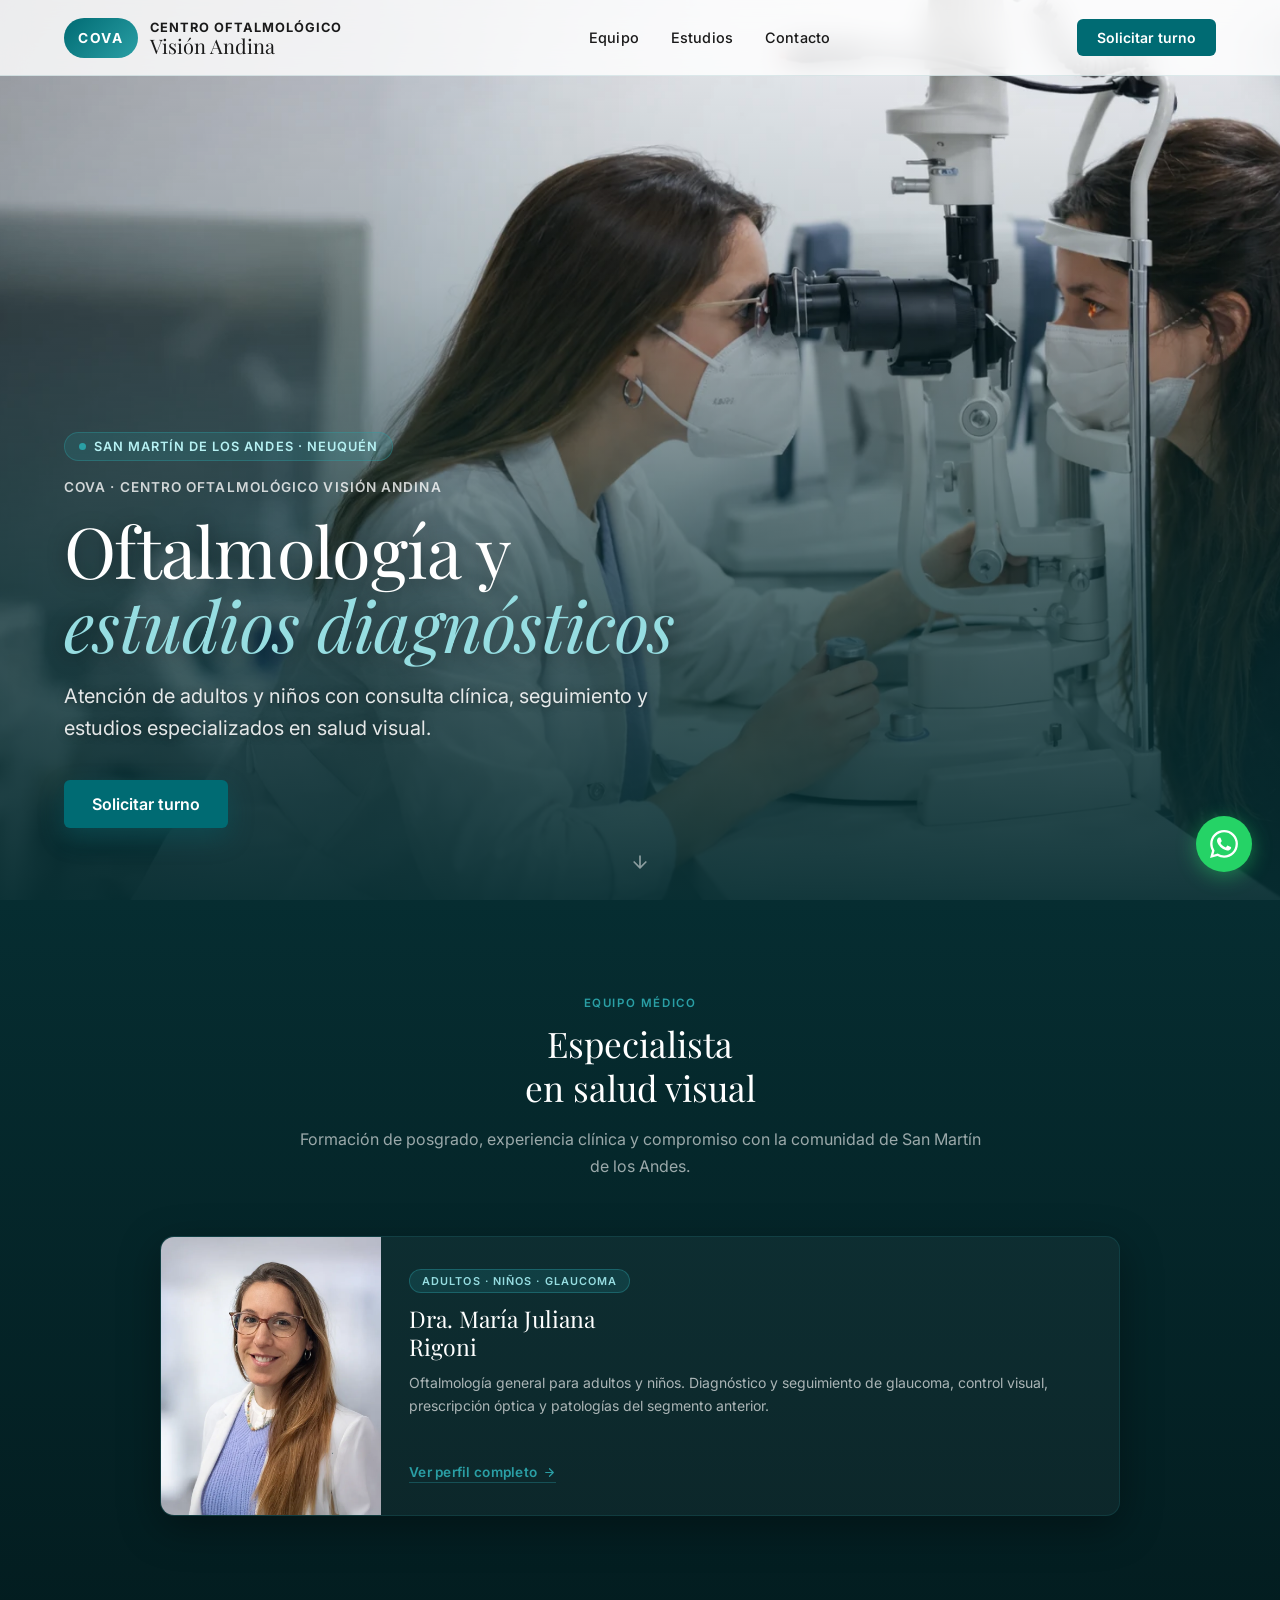
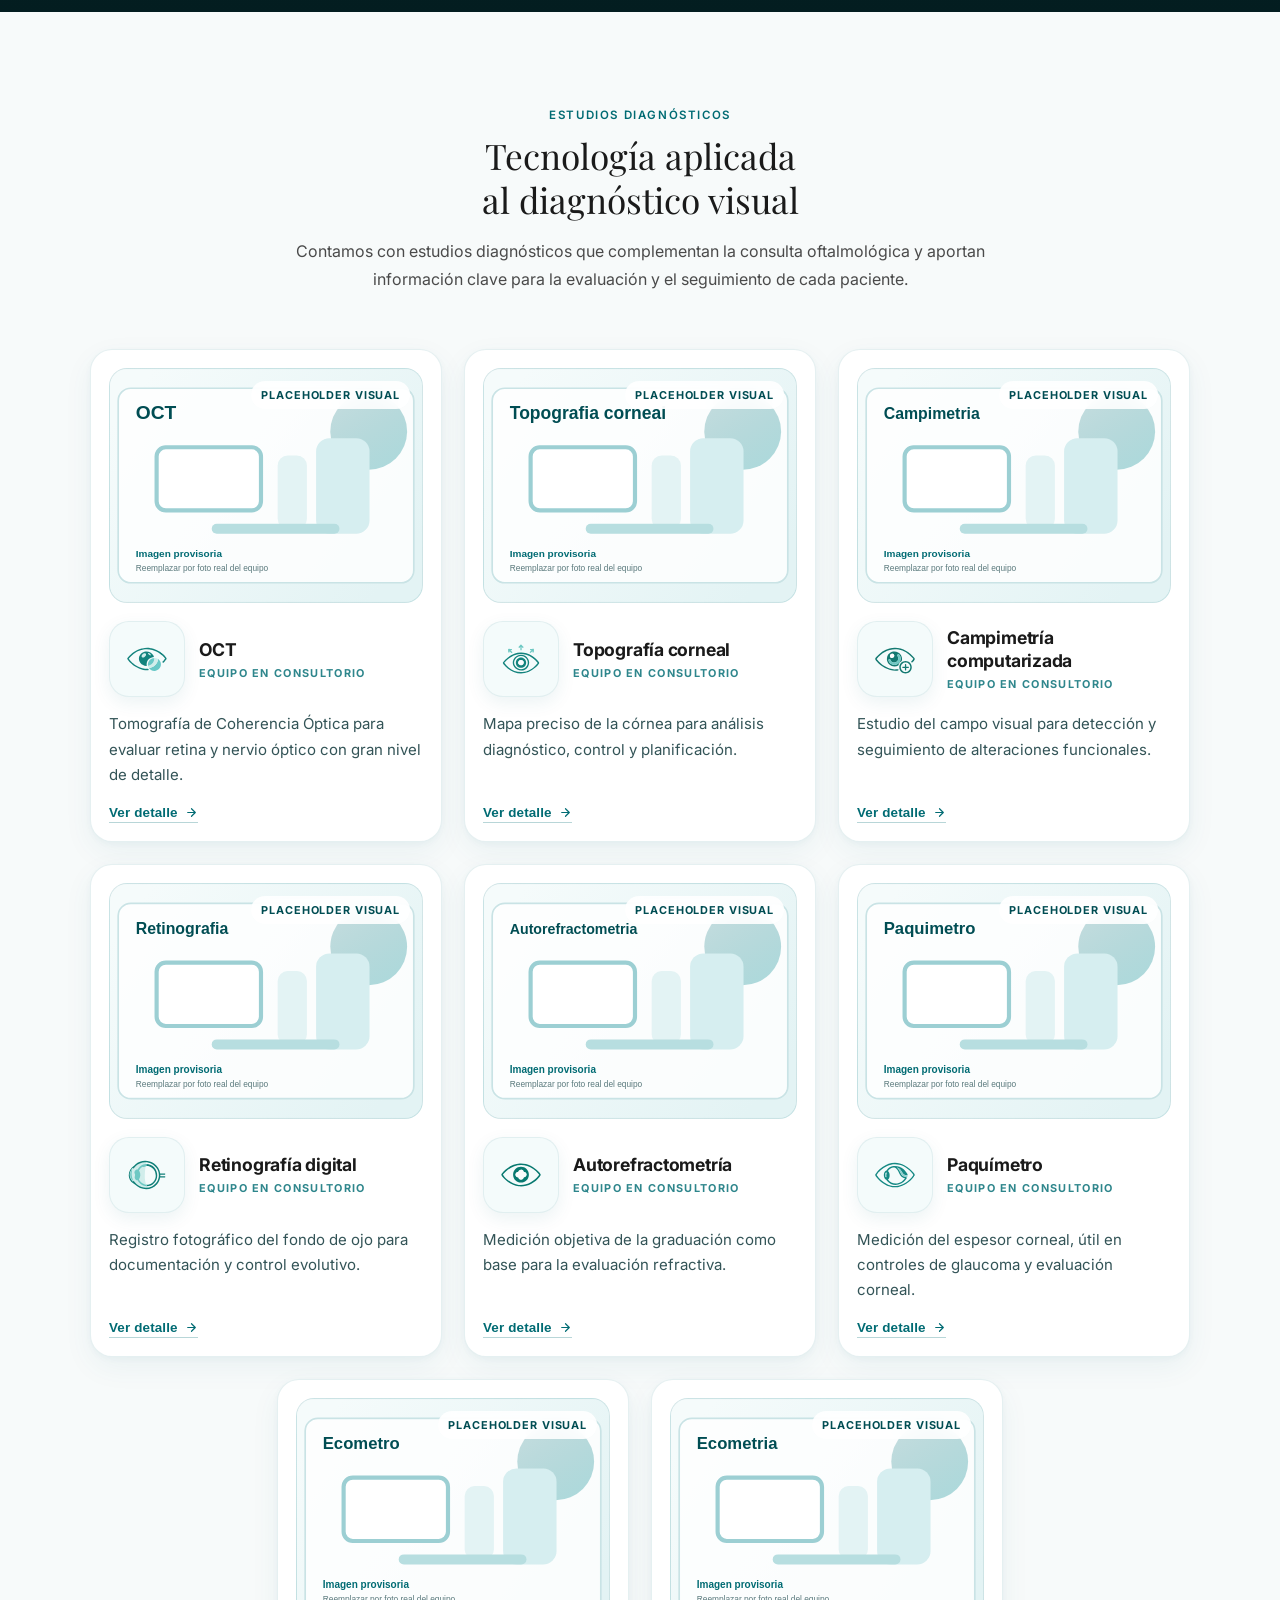
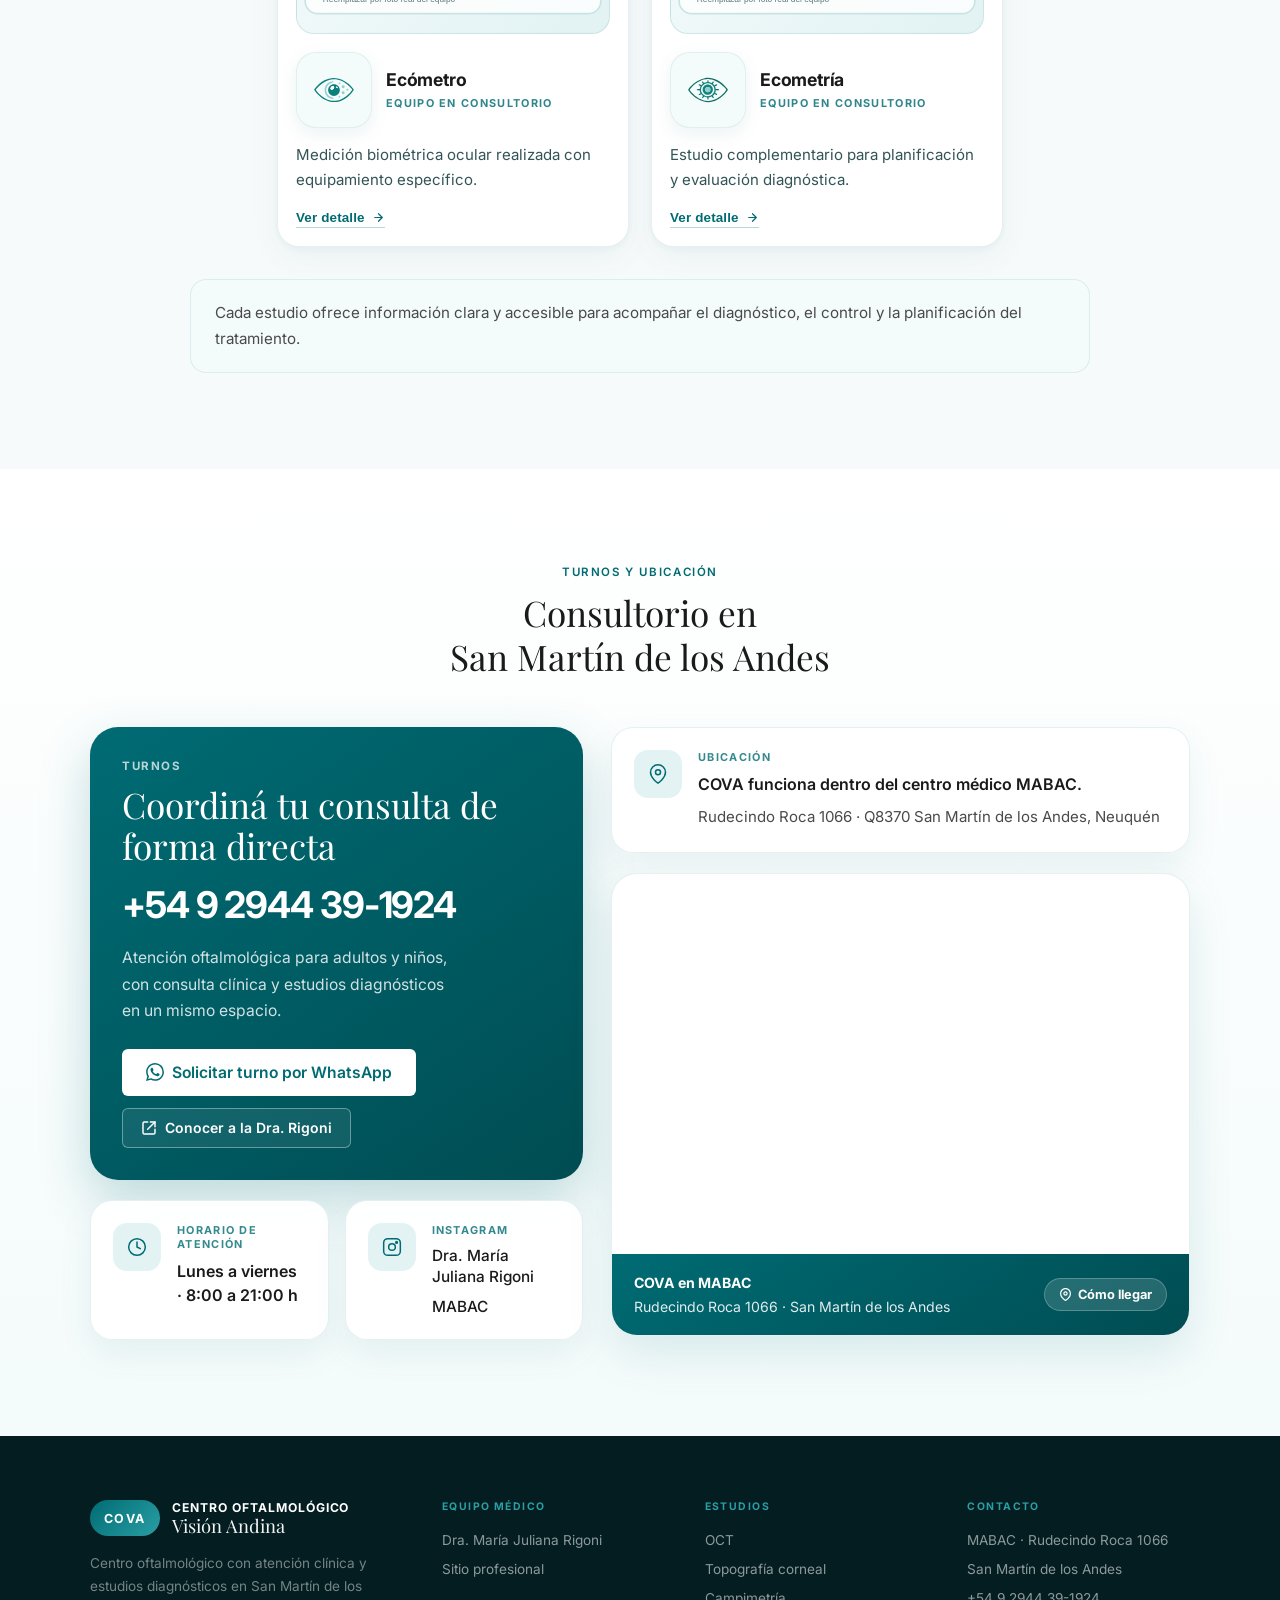
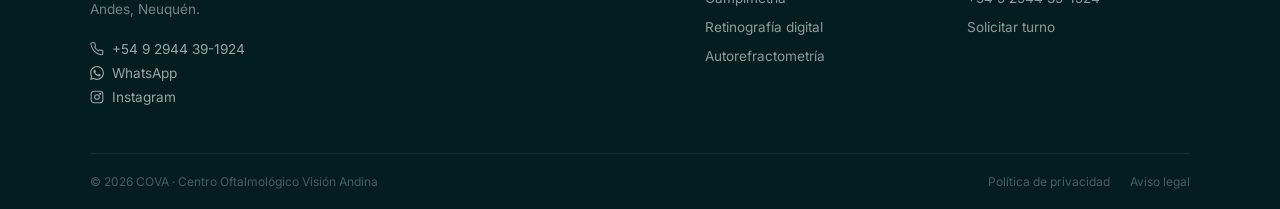
==== commit ec3af7b9: "Agregar landing de la Dra. Rigoni" ====
--- a/index.html
+++ b/index.html
@@ -75,7 +75,7 @@
             <span class="pv-doctor-card__specialty">Adultos · Niños · Glaucoma</span>
             <h3 class="pv-doctor-card__name">Dra. María Juliana<br>Rigoni</h3>
             <p class="pv-doctor-card__areas">Oftalmología general para adultos y niños. Diagnóstico y seguimiento de glaucoma, control visual, prescripción óptica y patologías del segmento anterior.</p>
-            <a href="https://dramariajulianarigoni.com.ar/" class="pv-doctor-card__link" target="_blank" rel="noopener" aria-label="Ver perfil completo de la Dra. Rigoni">
+            <a href="./doctora/" class="pv-doctor-card__link" aria-label="Ver perfil completo de la Dra. Rigoni">
               Ver perfil completo
               <svg width="13" height="13" viewBox="0 0 24 24" fill="none" stroke="currentColor" stroke-width="2.2" stroke-linecap="round" stroke-linejoin="round"><path d="M5 12h14M12 5l7 7-7 7"></path></svg>
             </a>
@@ -270,7 +270,7 @@
             <p class="pv-contact__panel-copy">Atención oftalmológica para adultos y niños, con consulta clínica y estudios diagnósticos en un mismo espacio.</p>
             <div class="pv-contact__ctas">
               <a href="https://wa.me/5492944391924?text=Hola%2C%20quisiera%20solicitar%20un%20turno" class="btn-primary" target="_blank" rel="noopener"><svg width="18" height="18" viewBox="0 0 24 24" fill="currentColor" aria-hidden="true"><path d="M17.472 14.382c-.297-.149-1.758-.867-2.03-.967-.273-.099-.471-.148-.67.15-.197.297-.767.966-.94 1.164-.173.199-.347.223-.644.075-.297-.15-1.255-.463-2.39-1.475-.883-.788-1.48-1.761-1.653-2.059-.173-.297-.018-.458.13-.606.134-.133.298-.347.446-.52.149-.174.198-.298.298-.497.099-.198.05-.371-.025-.52-.075-.149-.669-1.612-.916-2.207-.242-.579-.487-.5-.669-.51-.173-.008-.371-.01-.57-.01-.198 0-.52.074-.792.372-.272.297-1.04 1.016-1.04 2.479 0 1.462 1.065 2.875 1.213 3.074.149.198 2.096 3.2 5.077 4.487.709.306 1.262.489 1.694.625.712.227 1.36.195 1.871.118.571-.085 1.758-.719 2.006-1.413.248-.694.248-1.289.173-1.413-.074-.124-.272-.198-.57-.347m-5.421 7.403h-.004a9.87 9.87 0 01-5.031-1.378l-.361-.214-3.741.982.998-3.648-.235-.374a9.86 9.86 0 01-1.51-5.26c.001-5.45 4.436-9.884 9.888-9.884 2.64 0 5.122 1.03 6.988 2.898a9.825 9.825 0 012.893 6.994c-.003 5.45-4.437 9.884-9.885 9.884m8.413-18.297A11.815 11.815 0 0012.05 0C5.495 0 .16 5.335.157 11.892c0 2.096.547 4.142 1.588 5.945L.057 24l6.305-1.654a11.882 11.882 0 005.683 1.448h.005c6.554 0 11.89-5.335 11.893-11.893a11.821 11.821 0 00-3.48-8.413z"></path></svg>Solicitar turno por WhatsApp</a>
-              <a href="https://dramariajulianarigoni.com.ar/" class="btn-outline" target="_blank" rel="noopener"><svg width="16" height="16" viewBox="0 0 24 24" fill="none" stroke="currentColor" stroke-width="2.2" stroke-linecap="round" stroke-linejoin="round" aria-hidden="true"><path d="M14 3h7v7"></path><path d="M10 14 21 3"></path><path d="M21 14v5a2 2 0 0 1-2 2H5a2 2 0 0 1-2-2V5a2 2 0 0 1 2-2h5"></path></svg>Conocer a la Dra. Rigoni</a>
+              <a href="./doctora/" class="btn-outline"><svg width="16" height="16" viewBox="0 0 24 24" fill="none" stroke="currentColor" stroke-width="2.2" stroke-linecap="round" stroke-linejoin="round" aria-hidden="true"><path d="M14 3h7v7"></path><path d="M10 14 21 3"></path><path d="M21 14v5a2 2 0 0 1-2 2H5a2 2 0 0 1-2-2V5a2 2 0 0 1 2-2h5"></path></svg>Conocer a la Dra. Rigoni</a>
             </div>
           </article>
 
@@ -340,7 +340,7 @@
         <div class="pv-footer__col">
           <p class="pv-footer__col-title">Equipo médico</p>
           <a href="#equipo">Dra. María Juliana Rigoni</a>
-          <a href="https://dramariajulianarigoni.com.ar/" target="_blank" rel="noopener">Sitio profesional</a>
+          <a href="./doctora/">Sitio profesional</a>
         </div>
 
         <div class="pv-footer__col">
--- a/styles.css
+++ b/styles.css
@@ -805,6 +805,24 @@
   cursor: pointer;
 }
 
+@media (min-width: 1025px) {
+  .pv-services__grid {
+    grid-template-columns: repeat(6, minmax(0, 1fr));
+  }
+
+  .pv-study-card {
+    grid-column: span 2;
+  }
+
+  .pv-study-card:nth-last-child(2):nth-child(3n + 1) {
+    grid-column: 2 / span 2;
+  }
+
+  .pv-study-card:last-child:nth-child(3n + 2) {
+    grid-column: 4 / span 2;
+  }
+}
+
 .pv-modal {
   position: fixed;
   inset: 0;
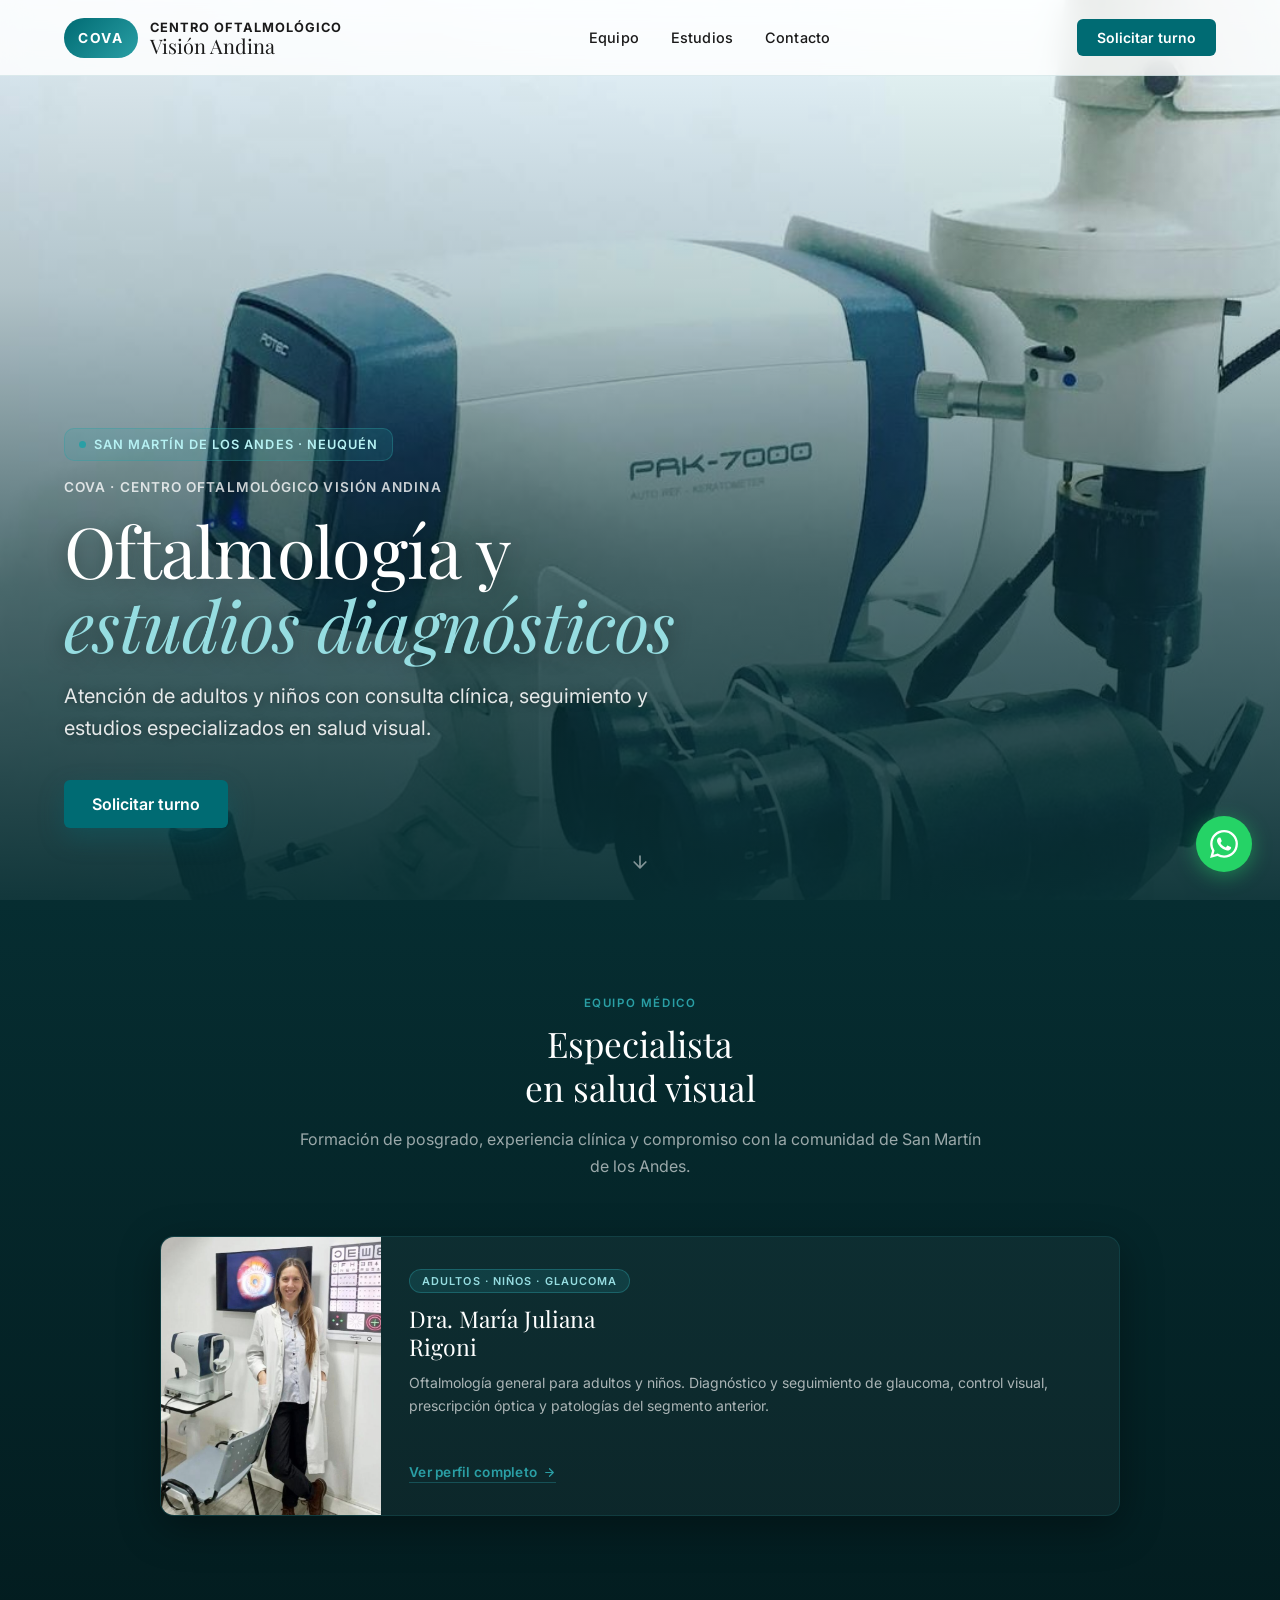
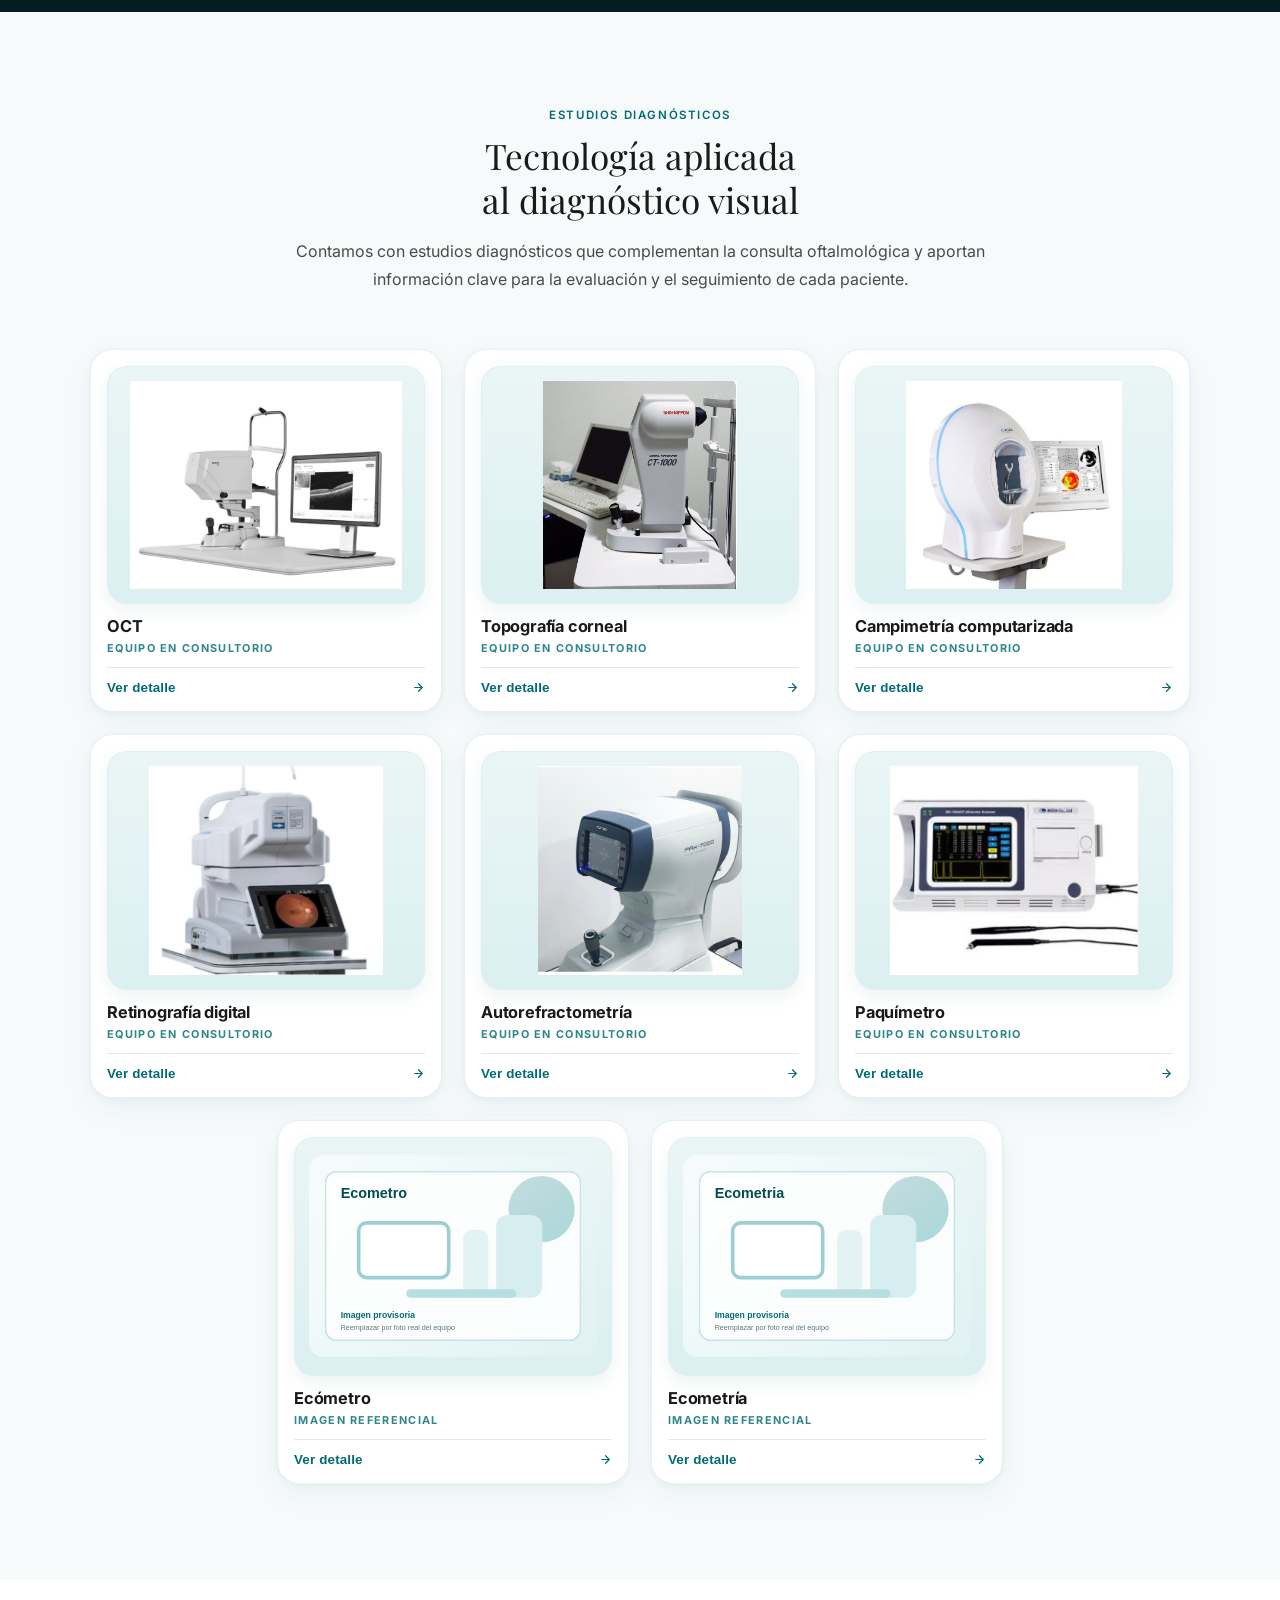
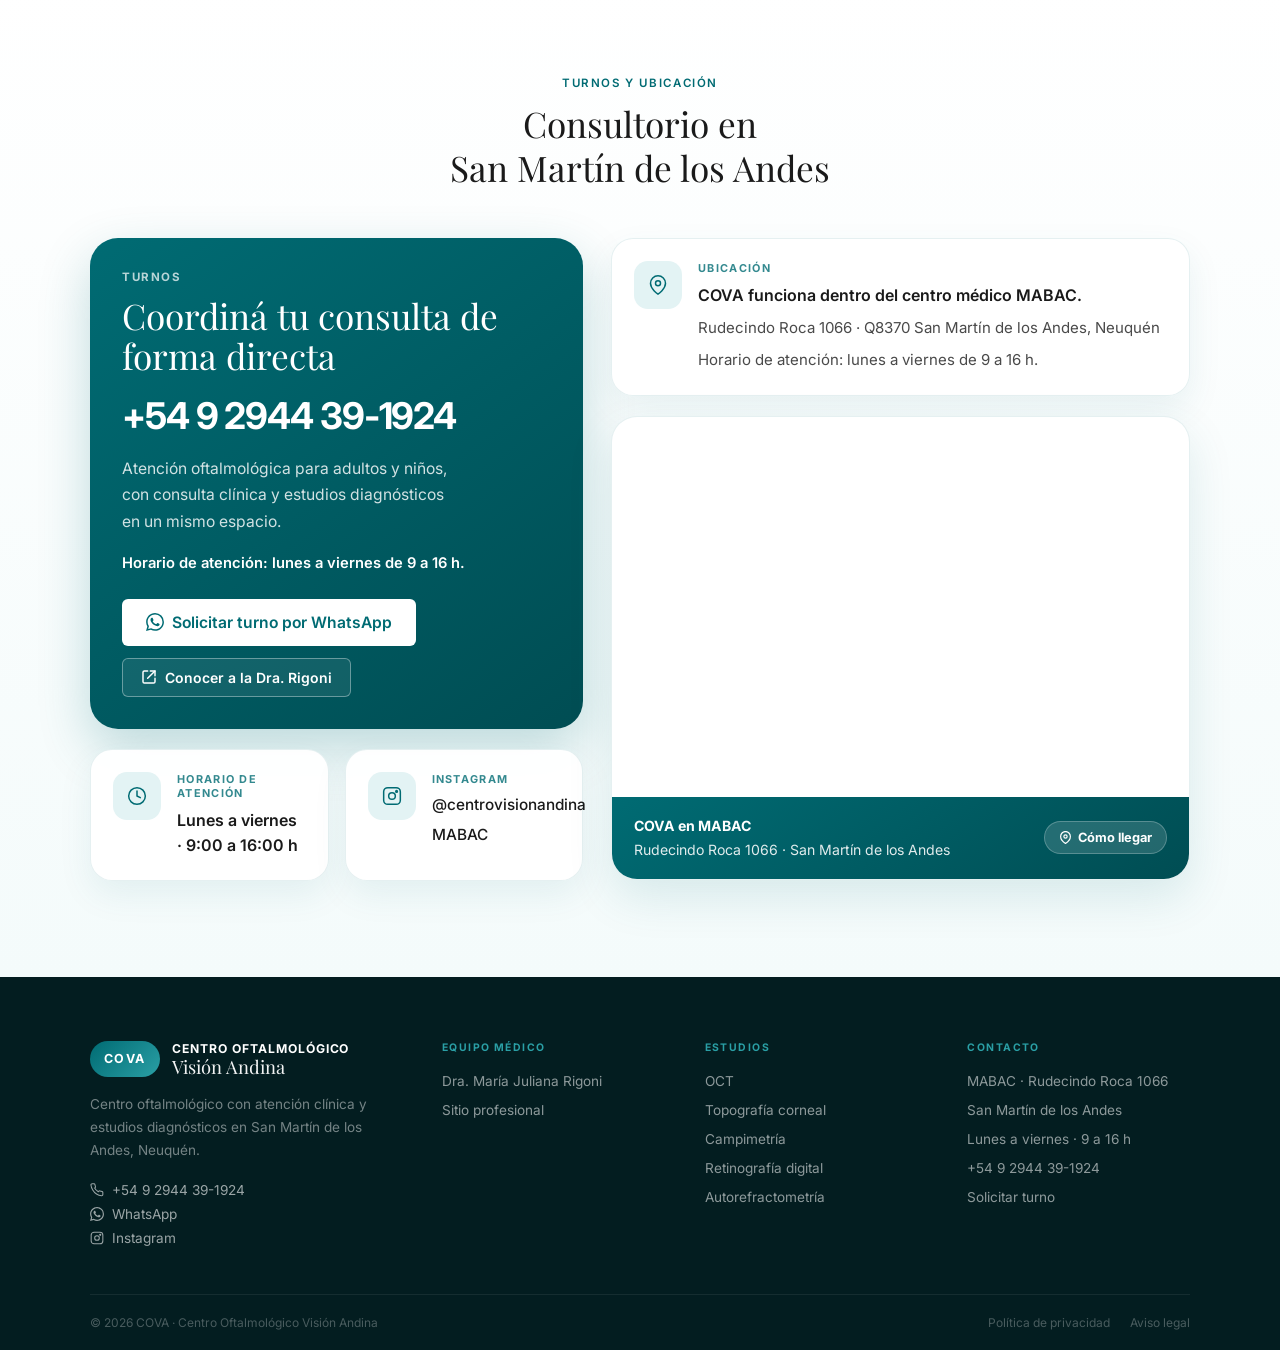
==== commit 82b532d0: "actualiza sitios de cova y dra rigoni" ====
--- a/index.html
+++ b/index.html
@@ -43,8 +43,9 @@
 
   <main>
     <section class="pv-hero" aria-label="COVA — Centro Oftalmológico Visión Andina">
-      <div class="pv-hero__bg" role="img" aria-label="Consulta oftalmológica en COVA">
-        <div class="pv-hero__bg-slide active" style="background-image:url('./assets/images/hero-rigoni.webp');"></div>
+      <div class="pv-hero__bg" role="img" aria-label="Equipamiento oftalmológico en COVA">
+        <div class="pv-hero__bg-slide active" style="background-image:url('./imgs%20COVA/WhatsApp%20Image%202026-04-07%20at%2011.15.54.jpeg');"></div>
+        <div class="pv-hero__bg-slide" style="background-image:url('./imgs%20COVA/WhatsApp%20Image%202026-04-07%20at%2011.15.54%20(1).jpeg');"></div>
       </div>
       <div class="pv-hero__overlay" aria-hidden="true"></div>
       <div class="pv-hero__content">
@@ -69,7 +70,7 @@
       <div class="pv-team__inner">
         <article class="pv-doctor-card" aria-label="Dra. María Juliana Rigoni">
           <div class="pv-doctor-card__photo">
-            <img src="./assets/images/dra-juliana-rigoni.webp" alt="Dra. María Juliana Rigoni — Oftalmología general y glaucoma" loading="lazy">
+            <img src="./assets/images/doctora/doctora-rigoni-parada.jpeg" alt="Dra. María Juliana Rigoni — Oftalmología general y glaucoma" loading="lazy">
           </div>
           <div class="pv-doctor-card__body">
             <span class="pv-doctor-card__specialty">Adultos · Niños · Glaucoma</span>
@@ -91,169 +92,145 @@
 
       <div class="pv-services__grid">
         <article class="pv-afeccion-card pv-study-card" style="--card-delay:0ms" aria-label="OCT">
-          <div class="pv-study-media">
-            <img src="./assets/images/studies/oct-placeholder.svg" alt="Placeholder del equipo de OCT" loading="lazy">
-            <span class="pv-study-media__tag">Placeholder visual</span>
-          </div>
-          <div class="pv-study-card__header">
-            <div class="pv-afeccion-icon" aria-hidden="true"><img src="./assets/images/control-visual-y-refraccion.svg" alt="" width="34" height="34" loading="lazy"></div>
+          <div class="pv-study-card__header">
+            <div class="pv-afeccion-icon pv-afeccion-icon--study">
+              <img src="./equipos%20imagenes/oct.jpeg" alt="Equipo de OCT" loading="lazy">
+            </div>
             <div class="pv-study-card__title-group">
               <p class="pv-afeccion-name">OCT</p>
               <p class="pv-study-card__eyebrow">Equipo en consultorio</p>
             </div>
           </div>
-          <p class="pv-afeccion-desc">Tomografía de Coherencia Óptica para evaluar retina y nervio óptico con gran nivel de detalle.</p>
-          <button class="pv-afeccion-cta pv-study-trigger" type="button" data-study-title="OCT - Tomografía de Coherencia Óptica" data-study-body="Estudio de alta precisión para evaluar retina, mácula y nervio óptico. Es clave para seguimiento de glaucoma, patologías maculares y control evolutivo.">
+          <button class="pv-afeccion-cta pv-study-trigger" type="button" data-study-title="OCT - Tomografía de Coherencia Óptica" data-study-body="Estudio de alta precisión para evaluar retina, mácula y nervio óptico. Es clave para seguimiento de glaucoma, patologías maculares y control evolutivo." data-study-image="./equipos%20imagenes/oct.jpeg" data-study-image-alt="Equipo de OCT">
             Ver detalle
             <svg width="13" height="13" viewBox="0 0 24 24" fill="none" stroke="currentColor" stroke-width="2.2" stroke-linecap="round" stroke-linejoin="round" aria-hidden="true"><path d="M5 12h14M12 5l7 7-7 7"></path></svg>
           </button>
         </article>
 
         <article class="pv-afeccion-card pv-study-card" style="--card-delay:60ms" aria-label="Topografía corneal">
-          <div class="pv-study-media">
-            <img src="./assets/images/studies/topografia-placeholder.svg" alt="Placeholder del equipo de topografía corneal" loading="lazy">
-            <span class="pv-study-media__tag">Placeholder visual</span>
-          </div>
-          <div class="pv-study-card__header">
-            <div class="pv-afeccion-icon" aria-hidden="true"><img src="./assets/images/glaucoma.svg" alt="" width="34" height="34" loading="lazy"></div>
+          <div class="pv-study-card__header">
+            <div class="pv-afeccion-icon pv-afeccion-icon--study">
+              <img src="./equipos%20imagenes/topografo.jpeg" alt="Equipo de topografía corneal" loading="lazy">
+            </div>
             <div class="pv-study-card__title-group">
               <p class="pv-afeccion-name">Topografía corneal</p>
               <p class="pv-study-card__eyebrow">Equipo en consultorio</p>
             </div>
           </div>
-          <p class="pv-afeccion-desc">Mapa preciso de la córnea para análisis diagnóstico, control y planificación.</p>
-          <button class="pv-afeccion-cta pv-study-trigger" type="button" data-study-title="Topografía corneal" data-study-body="Permite obtener un mapa detallado de la curvatura corneal, útil para diagnóstico, seguimiento y valoración de distintas alteraciones de la superficie ocular.">
+          <button class="pv-afeccion-cta pv-study-trigger" type="button" data-study-title="Topografía corneal" data-study-body="Permite obtener un mapa detallado de la curvatura corneal, útil para diagnóstico, seguimiento y valoración de distintas alteraciones de la superficie ocular." data-study-image="./equipos%20imagenes/topografo.jpeg" data-study-image-alt="Equipo de topografía corneal">
             Ver detalle
             <svg width="13" height="13" viewBox="0 0 24 24" fill="none" stroke="currentColor" stroke-width="2.2" stroke-linecap="round" stroke-linejoin="round" aria-hidden="true"><path d="M5 12h14M12 5l7 7-7 7"></path></svg>
           </button>
         </article>
 
         <article class="pv-afeccion-card pv-study-card" style="--card-delay:120ms" aria-label="Campimetría computarizada">
-          <div class="pv-study-media">
-            <img src="./assets/images/studies/campimetria-placeholder.svg" alt="Placeholder del equipo de campimetría computarizada" loading="lazy">
-            <span class="pv-study-media__tag">Placeholder visual</span>
-          </div>
-          <div class="pv-study-card__header">
-            <div class="pv-afeccion-icon" aria-hidden="true"><img src="./assets/images/oftalmologia-pediatrica.svg" alt="" width="34" height="34" loading="lazy"></div>
+          <div class="pv-study-card__header">
+            <div class="pv-afeccion-icon pv-afeccion-icon--study">
+              <img src="./equipos%20imagenes/campovisual.jpeg" alt="Equipo de campimetría computarizada" loading="lazy">
+            </div>
             <div class="pv-study-card__title-group">
               <p class="pv-afeccion-name">Campimetría computarizada</p>
               <p class="pv-study-card__eyebrow">Equipo en consultorio</p>
             </div>
           </div>
-          <p class="pv-afeccion-desc">Estudio del campo visual para detección y seguimiento de alteraciones funcionales.</p>
-          <button class="pv-afeccion-cta pv-study-trigger" type="button" data-study-title="Campimetría computarizada" data-study-body="Analiza el campo visual y ayuda a detectar alteraciones funcionales, especialmente en seguimiento de glaucoma y otras patologías neurológicas u oculares.">
+          <button class="pv-afeccion-cta pv-study-trigger" type="button" data-study-title="Campimetría computarizada" data-study-body="Analiza el campo visual y ayuda a detectar alteraciones funcionales, especialmente en seguimiento de glaucoma y otras patologías neurológicas u oculares." data-study-image="./equipos%20imagenes/campovisual.jpeg" data-study-image-alt="Equipo de campimetría computarizada">
             Ver detalle
             <svg width="13" height="13" viewBox="0 0 24 24" fill="none" stroke="currentColor" stroke-width="2.2" stroke-linecap="round" stroke-linejoin="round" aria-hidden="true"><path d="M5 12h14M12 5l7 7-7 7"></path></svg>
           </button>
         </article>
 
         <article class="pv-afeccion-card pv-study-card" style="--card-delay:180ms" aria-label="Retinografía digital">
-          <div class="pv-study-media">
-            <img src="./assets/images/studies/retinografia-placeholder.svg" alt="Placeholder del equipo de retinografía digital" loading="lazy">
-            <span class="pv-study-media__tag">Placeholder visual</span>
-          </div>
-          <div class="pv-study-card__header">
-            <div class="pv-afeccion-icon" aria-hidden="true"><img src="./assets/images/segmento-anterior.svg" alt="" width="34" height="34" loading="lazy"></div>
+          <div class="pv-study-card__header">
+            <div class="pv-afeccion-icon pv-afeccion-icon--study">
+              <img src="./equipos%20imagenes/retinografo.jpeg" alt="Equipo de retinografía digital" loading="lazy">
+            </div>
             <div class="pv-study-card__title-group">
               <p class="pv-afeccion-name">Retinografía digital</p>
               <p class="pv-study-card__eyebrow">Equipo en consultorio</p>
             </div>
           </div>
-          <p class="pv-afeccion-desc">Registro fotográfico del fondo de ojo para documentación y control evolutivo.</p>
-          <button class="pv-afeccion-cta pv-study-trigger" type="button" data-study-title="Retinografía digital" data-study-body="Registro fotográfico del fondo de ojo que permite documentar hallazgos y comparar la evolución del paciente en distintos controles.">
+          <button class="pv-afeccion-cta pv-study-trigger" type="button" data-study-title="Retinografía digital" data-study-body="Registro fotográfico del fondo de ojo que permite documentar hallazgos y comparar la evolución del paciente en distintos controles." data-study-image="./equipos%20imagenes/retinografo.jpeg" data-study-image-alt="Equipo de retinografía digital">
             Ver detalle
             <svg width="13" height="13" viewBox="0 0 24 24" fill="none" stroke="currentColor" stroke-width="2.2" stroke-linecap="round" stroke-linejoin="round" aria-hidden="true"><path d="M5 12h14M12 5l7 7-7 7"></path></svg>
           </button>
         </article>
 
         <article class="pv-afeccion-card pv-study-card" style="--card-delay:240ms" aria-label="Autorefractometría">
-          <div class="pv-study-media">
-            <img src="./assets/images/studies/autorefractometria-placeholder.svg" alt="Placeholder del equipo de autorefractometría" loading="lazy">
-            <span class="pv-study-media__tag">Placeholder visual</span>
-          </div>
-          <div class="pv-study-card__header">
-            <div class="pv-afeccion-icon" aria-hidden="true"><img src="./assets/images/catarata.svg" alt="" width="34" height="34" loading="lazy"></div>
+          <div class="pv-study-card__header">
+            <div class="pv-afeccion-icon pv-afeccion-icon--study">
+              <img src="./equipos%20imagenes/autorrefractrometro.jpeg" alt="Equipo de autorefractometría" loading="lazy">
+            </div>
             <div class="pv-study-card__title-group">
               <p class="pv-afeccion-name">Autorefractometría</p>
               <p class="pv-study-card__eyebrow">Equipo en consultorio</p>
             </div>
           </div>
-          <p class="pv-afeccion-desc">Medición objetiva de la graduación como base para la evaluación refractiva.</p>
-          <button class="pv-afeccion-cta pv-study-trigger" type="button" data-study-title="Autorefractometría" data-study-body="Medición objetiva de la graduación ocular como apoyo para la evaluación refractiva y la indicación óptica.">
+          <button class="pv-afeccion-cta pv-study-trigger" type="button" data-study-title="Autorefractometría" data-study-body="Medición objetiva de la graduación ocular como apoyo para la evaluación refractiva y la indicación óptica." data-study-image="./equipos%20imagenes/autorrefractrometro.jpeg" data-study-image-alt="Equipo de autorefractometría">
             Ver detalle
             <svg width="13" height="13" viewBox="0 0 24 24" fill="none" stroke="currentColor" stroke-width="2.2" stroke-linecap="round" stroke-linejoin="round" aria-hidden="true"><path d="M5 12h14M12 5l7 7-7 7"></path></svg>
           </button>
         </article>
 
         <article class="pv-afeccion-card pv-study-card" style="--card-delay:300ms" aria-label="Paquímetro">
-          <div class="pv-study-media">
-            <img src="./assets/images/studies/paquimetro-placeholder.svg" alt="Placeholder del equipo de paquímetro" loading="lazy">
-            <span class="pv-study-media__tag">Placeholder visual</span>
-          </div>
-          <div class="pv-study-card__header">
-            <div class="pv-afeccion-icon" aria-hidden="true"><img src="./assets/images/desprendimiento-de-retina.svg" alt="" width="34" height="34" loading="lazy"></div>
+          <div class="pv-study-card__header">
+            <div class="pv-afeccion-icon pv-afeccion-icon--study">
+              <img src="./equipos%20imagenes/paquimetro.jpeg" alt="Equipo de paquímetro" loading="lazy">
+            </div>
             <div class="pv-study-card__title-group">
               <p class="pv-afeccion-name">Paquímetro</p>
               <p class="pv-study-card__eyebrow">Equipo en consultorio</p>
             </div>
           </div>
-          <p class="pv-afeccion-desc">Medición del espesor corneal, útil en controles de glaucoma y evaluación corneal.</p>
-          <button class="pv-afeccion-cta pv-study-trigger" type="button" data-study-title="Paquímetro" data-study-body="Estudio para medir el espesor corneal, especialmente útil en controles de glaucoma y valoración integral de la córnea.">
+          <button class="pv-afeccion-cta pv-study-trigger" type="button" data-study-title="Paquímetro" data-study-body="Estudio para medir el espesor corneal, especialmente útil en controles de glaucoma y valoración integral de la córnea." data-study-image="./equipos%20imagenes/paquimetro.jpeg" data-study-image-alt="Equipo de paquímetro">
             Ver detalle
             <svg width="13" height="13" viewBox="0 0 24 24" fill="none" stroke="currentColor" stroke-width="2.2" stroke-linecap="round" stroke-linejoin="round" aria-hidden="true"><path d="M5 12h14M12 5l7 7-7 7"></path></svg>
           </button>
         </article>
 
         <article class="pv-afeccion-card pv-study-card" style="--card-delay:360ms" aria-label="Ecómetro">
-          <div class="pv-study-media">
-            <img src="./assets/images/studies/ecometro-placeholder.svg" alt="Placeholder del equipo de ecómetro" loading="lazy">
-            <span class="pv-study-media__tag">Placeholder visual</span>
-          </div>
-          <div class="pv-study-card__header">
-            <div class="pv-afeccion-icon" aria-hidden="true"><img src="./assets/images/retinopatia-diabetica.svg" alt="" width="34" height="34" loading="lazy"></div>
+          <div class="pv-study-card__header">
+            <div class="pv-afeccion-icon pv-afeccion-icon--study">
+              <img src="./assets/images/studies/ecometro-placeholder.svg" alt="Placeholder del equipo de ecómetro" loading="lazy">
+            </div>
             <div class="pv-study-card__title-group">
               <p class="pv-afeccion-name">Ecómetro</p>
-              <p class="pv-study-card__eyebrow">Equipo en consultorio</p>
-            </div>
-          </div>
-          <p class="pv-afeccion-desc">Medición biométrica ocular realizada con equipamiento específico.</p>
-          <button class="pv-afeccion-cta pv-study-trigger" type="button" data-study-title="Ecómetro" data-study-body="Medición biométrica ocular realizada con equipamiento específico para aportar datos útiles al diagnóstico y la evaluación clínica.">
+              <p class="pv-study-card__eyebrow">Imagen referencial</p>
+            </div>
+          </div>
+          <button class="pv-afeccion-cta pv-study-trigger" type="button" data-study-title="Ecómetro" data-study-body="Medición biométrica ocular realizada con equipamiento específico para aportar datos útiles al diagnóstico y la evaluación clínica." data-study-image="./assets/images/studies/ecometro-placeholder.svg" data-study-image-alt="Placeholder del equipo de ecómetro">
             Ver detalle
             <svg width="13" height="13" viewBox="0 0 24 24" fill="none" stroke="currentColor" stroke-width="2.2" stroke-linecap="round" stroke-linejoin="round" aria-hidden="true"><path d="M5 12h14M12 5l7 7-7 7"></path></svg>
           </button>
         </article>
 
         <article class="pv-afeccion-card pv-study-card" style="--card-delay:420ms" aria-label="Ecometría">
-          <div class="pv-study-media">
-            <img src="./assets/images/studies/ecometria-placeholder.svg" alt="Placeholder del equipo de ecometría" loading="lazy">
-            <span class="pv-study-media__tag">Placeholder visual</span>
-          </div>
-          <div class="pv-study-card__header">
-            <div class="pv-afeccion-icon" aria-hidden="true"><img src="./assets/images/degeneracion-macular.svg" alt="" width="34" height="34" loading="lazy"></div>
+          <div class="pv-study-card__header">
+            <div class="pv-afeccion-icon pv-afeccion-icon--study">
+              <img src="./assets/images/studies/ecometria-placeholder.svg" alt="Placeholder del equipo de ecometría" loading="lazy">
+            </div>
             <div class="pv-study-card__title-group">
               <p class="pv-afeccion-name">Ecometría</p>
-              <p class="pv-study-card__eyebrow">Equipo en consultorio</p>
-            </div>
-          </div>
-          <p class="pv-afeccion-desc">Estudio complementario para planificación y evaluación diagnóstica.</p>
-          <button class="pv-afeccion-cta pv-study-trigger" type="button" data-study-title="Ecometría" data-study-body="Estudio complementario utilizado para planificación y evaluación diagnóstica, realizado con equipamiento específico.">
-            Ver detalle
-            <svg width="13" height="13" viewBox="0 0 24 24" fill="none" stroke="currentColor" stroke-width="2.2" stroke-linecap="round" stroke-linejoin="round" aria-hidden="true"><path d="M5 12h14M12 5l7 7-7 7"></path></svg>
-          </button>
-        </article>
-      </div>
-
-      <div class="pv-services__note">
-        <p>Cada estudio ofrece información clara y accesible para acompañar el diagnóstico, el control y la planificación del tratamiento.</p>
-      </div>
+              <p class="pv-study-card__eyebrow">Imagen referencial</p>
+            </div>
+          </div>
+          <button class="pv-afeccion-cta pv-study-trigger" type="button" data-study-title="Ecometría" data-study-body="Estudio complementario utilizado para planificación y evaluación diagnóstica, realizado con equipamiento específico." data-study-image="./assets/images/studies/ecometria-placeholder.svg" data-study-image-alt="Placeholder del equipo de ecometría">
+            Ver detalle
+            <svg width="13" height="13" viewBox="0 0 24 24" fill="none" stroke="currentColor" stroke-width="2.2" stroke-linecap="round" stroke-linejoin="round" aria-hidden="true"><path d="M5 12h14M12 5l7 7-7 7"></path></svg>
+          </button>
+        </article>
+      </div>
+
     </section>
 
     <div class="pv-modal" id="studyModal" aria-hidden="true">
       <div class="pv-modal__backdrop" data-close-modal></div>
       <div class="pv-modal__dialog" role="dialog" aria-modal="true" aria-labelledby="studyModalTitle">
-        <button class="pv-modal__close" type="button" aria-label="Cerrar" data-close-modal>×</button>
+        <button class="pv-modal__close" type="button" aria-label="Cerrar" data-close-modal>&times;</button>
         <p class="pv-modal__eyebrow">Estudio diagnóstico</p>
         <h3 class="pv-modal__title" id="studyModalTitle"></h3>
+        <div class="pv-modal__media" id="studyModalMedia" hidden>
+          <img class="pv-modal__image" id="studyModalImage" alt="">
+        </div>
         <p class="pv-modal__body" id="studyModalBody"></p>
       </div>
     </div>
@@ -268,6 +245,7 @@
             <h3 class="pv-contact__panel-title">Coordiná tu consulta de forma directa</h3>
             <a href="https://wa.me/5492944391924?text=Hola%2C%20quisiera%20solicitar%20un%20turno" class="pv-contact__phone" target="_blank" rel="noopener">+54 9 2944 39-1924</a>
             <p class="pv-contact__panel-copy">Atención oftalmológica para adultos y niños, con consulta clínica y estudios diagnósticos en un mismo espacio.</p>
+            <p class="pv-contact__panel-hours">Horario de atención: lunes a viernes de 9 a 16 h.</p>
             <div class="pv-contact__ctas">
               <a href="https://wa.me/5492944391924?text=Hola%2C%20quisiera%20solicitar%20un%20turno" class="btn-primary" target="_blank" rel="noopener"><svg width="18" height="18" viewBox="0 0 24 24" fill="currentColor" aria-hidden="true"><path d="M17.472 14.382c-.297-.149-1.758-.867-2.03-.967-.273-.099-.471-.148-.67.15-.197.297-.767.966-.94 1.164-.173.199-.347.223-.644.075-.297-.15-1.255-.463-2.39-1.475-.883-.788-1.48-1.761-1.653-2.059-.173-.297-.018-.458.13-.606.134-.133.298-.347.446-.52.149-.174.198-.298.298-.497.099-.198.05-.371-.025-.52-.075-.149-.669-1.612-.916-2.207-.242-.579-.487-.5-.669-.51-.173-.008-.371-.01-.57-.01-.198 0-.52.074-.792.372-.272.297-1.04 1.016-1.04 2.479 0 1.462 1.065 2.875 1.213 3.074.149.198 2.096 3.2 5.077 4.487.709.306 1.262.489 1.694.625.712.227 1.36.195 1.871.118.571-.085 1.758-.719 2.006-1.413.248-.694.248-1.289.173-1.413-.074-.124-.272-.198-.57-.347m-5.421 7.403h-.004a9.87 9.87 0 01-5.031-1.378l-.361-.214-3.741.982.998-3.648-.235-.374a9.86 9.86 0 01-1.51-5.26c.001-5.45 4.436-9.884 9.888-9.884 2.64 0 5.122 1.03 6.988 2.898a9.825 9.825 0 012.893 6.994c-.003 5.45-4.437 9.884-9.885 9.884m8.413-18.297A11.815 11.815 0 0012.05 0C5.495 0 .16 5.335.157 11.892c0 2.096.547 4.142 1.588 5.945L.057 24l6.305-1.654a11.882 11.882 0 005.683 1.448h.005c6.554 0 11.89-5.335 11.893-11.893a11.821 11.821 0 00-3.48-8.413z"></path></svg>Solicitar turno por WhatsApp</a>
               <a href="./doctora/" class="btn-outline"><svg width="16" height="16" viewBox="0 0 24 24" fill="none" stroke="currentColor" stroke-width="2.2" stroke-linecap="round" stroke-linejoin="round" aria-hidden="true"><path d="M14 3h7v7"></path><path d="M10 14 21 3"></path><path d="M21 14v5a2 2 0 0 1-2 2H5a2 2 0 0 1-2-2V5a2 2 0 0 1 2-2h5"></path></svg>Conocer a la Dra. Rigoni</a>
@@ -279,7 +257,7 @@
               <div class="pv-contact__detail-icon"><svg viewBox="0 0 24 24" fill="none" stroke="currentColor" stroke-width="1.8" stroke-linecap="round" stroke-linejoin="round"><circle cx="12" cy="12" r="10"></circle><polyline points="12 6 12 12 16 14"></polyline></svg></div>
               <div>
                 <span class="pv-contact__detail-label">Horario de atención</span>
-                <p class="pv-contact__detail-value">Lunes a viernes · 8:00 a 21:00 h</p>
+                <p class="pv-contact__detail-value">Lunes a viernes · 9:00 a 16:00 h</p>
               </div>
             </article>
 
@@ -288,7 +266,7 @@
               <div>
                 <span class="pv-contact__detail-label">Instagram</span>
                 <div class="pv-contact__detail-links">
-                  <a href="https://www.instagram.com/dramjulianarigoni/?hl=es" target="_blank" rel="noopener">Dra. María Juliana Rigoni</a>
+                  <a href="https://www.instagram.com/centrovisionandina?igsh=bHh6aDZhdWwwMnI=" target="_blank" rel="noopener">@centrovisionandina</a>
                   <a href="https://www.instagram.com/consultoriosmabac/?hl=es" target="_blank" rel="noopener">MABAC</a>
                 </div>
               </div>
@@ -303,6 +281,7 @@
               <span class="pv-contact__detail-label">Ubicación</span>
               <p class="pv-contact__detail-value">COVA funciona dentro del centro médico MABAC.</p>
               <p class="pv-contact__detail-note">Rudecindo Roca 1066 · Q8370 San Martín de los Andes, Neuquén</p>
+              <p class="pv-contact__detail-note">Horario de atención: lunes a viernes de 9 a 16 h.</p>
             </div>
           </article>
 
@@ -333,7 +312,7 @@
           <div class="pv-footer__brand-contact">
             <a href="tel:+5492944391924"><svg viewBox="0 0 24 24" fill="none" stroke="currentColor" stroke-width="1.8" stroke-linecap="round" stroke-linejoin="round"><path d="M22 16.92v3a2 2 0 0 1-2.18 2 19.79 19.79 0 0 1-8.63-3.07A19.5 19.5 0 0 1 4.69 12 19.79 19.79 0 0 1 1.61 3.4 2 2 0 0 1 3.6 1.22h3a2 2 0 0 1 2 1.72c.127.96.361 1.903.7 2.81a2 2 0 0 1-.45 2.11L7.91 8.77a16 16 0 0 0 6.29 6.29l.95-.95a2 2 0 0 1 2.11-.45c.907.339 1.85.573 2.81.7A2 2 0 0 1 22 16.92z"></path></svg>+54 9 2944 39-1924</a>
             <a href="https://wa.me/5492944391924?text=Hola%2C%20quisiera%20solicitar%20un%20turno" target="_blank" rel="noopener"><svg viewBox="0 0 24 24" fill="currentColor" style="width:14px;height:14px;flex-shrink:0"><path d="M17.472 14.382c-.297-.149-1.758-.867-2.03-.967-.273-.099-.471-.148-.67.15-.197.297-.767.966-.94 1.164-.173.199-.347.223-.644.075-.297-.15-1.255-.463-2.39-1.475-.883-.788-1.48-1.761-1.653-2.059-.173-.297-.018-.458.13-.606.134-.133.298-.347.446-.52.149-.174.198-.298.298-.497.099-.198.05-.371-.025-.52-.075-.149-.669-1.612-.916-2.207-.242-.579-.487-.5-.669-.51-.173-.008-.371-.01-.57-.01-.198 0-.52.074-.792.372-.272.297-1.04 1.016-1.04 2.479 0 1.462 1.065 2.875 1.213 3.074.149.198 2.096 3.2 5.077 4.487.709.306 1.262.489 1.694.625.712.227 1.36.195 1.871.118.571-.085 1.758-.719 2.006-1.413.248-.694.248-1.289.173-1.413-.074-.124-.272-.198-.57-.347m-5.421 7.403h-.004a9.87 9.87 0 01-5.031-1.378l-.361-.214-3.741.982.998-3.648-.235-.374a9.86 9.86 0 01-1.51-5.26c.001-5.45 4.436-9.884 9.888-9.884 2.64 0 5.122 1.03 6.988 2.898a9.825 9.825 0 012.893 6.994c-.003 5.45-4.437 9.884-9.885 9.884m8.413-18.297A11.815 11.815 0 0012.05 0C5.495 0 .16 5.335.157 11.892c0 2.096.547 4.142 1.588 5.945L.057 24l6.305-1.654a11.882 11.882 0 005.683 1.448h.005c6.554 0 11.89-5.335 11.893-11.893a11.821 11.821 0 00-3.48-8.413z"></path></svg>WhatsApp</a>
-            <a href="https://www.instagram.com/dramjulianarigoni/?hl=es" target="_blank" rel="noopener"><svg viewBox="0 0 24 24" fill="none" stroke="currentColor" stroke-width="1.8" stroke-linecap="round" stroke-linejoin="round"><rect x="2" y="2" width="20" height="20" rx="5"></rect><circle cx="12" cy="12" r="4"></circle><circle cx="17.5" cy="6.5" r="1"></circle></svg>Instagram</a>
+            <a href="https://www.instagram.com/centrovisionandina?igsh=bHh6aDZhdWwwMnI=" target="_blank" rel="noopener"><svg viewBox="0 0 24 24" fill="none" stroke="currentColor" stroke-width="1.8" stroke-linecap="round" stroke-linejoin="round"><rect x="2" y="2" width="20" height="20" rx="5"></rect><circle cx="12" cy="12" r="4"></circle><circle cx="17.5" cy="6.5" r="1"></circle></svg>Instagram</a>
           </div>
         </div>
 
@@ -356,6 +335,7 @@
           <p class="pv-footer__col-title">Contacto</p>
           <a href="#contacto">MABAC · Rudecindo Roca 1066</a>
           <a href="#contacto">San Martín de los Andes</a>
+          <a href="#contacto">Lunes a viernes · 9 a 16 h</a>
           <a href="tel:+5492944391924">+54 9 2944 39-1924</a>
           <a href="https://wa.me/5492944391924?text=Hola%2C%20quisiera%20solicitar%20un%20turno" target="_blank" rel="noopener">Solicitar turno</a>
         </div>
--- a/styles.css
+++ b/styles.css
@@ -287,7 +287,7 @@
   position: absolute;
   inset: 0;
   background-size: cover;
-  background-position: center top;
+  background-position: center;
   opacity: 0;
   transition: opacity 1.2s ease-in-out;
 }
@@ -326,8 +326,8 @@
   font-weight: 600;
   letter-spacing: 0.08em;
   text-transform: uppercase;
-  padding: 6px 14px;
-  border-radius: 100px;
+  padding: 8px 14px;
+  border-radius: 10px;
   margin-bottom: 18px;
 }
 
@@ -490,13 +490,14 @@
   width: 100%;
   height: 100%;
   object-fit: cover;
-  object-position: center top;
+  object-position: center;
   display: block;
+  transform: translateY(-13%) scale(1.5) translateX(-16%);
   transition: transform 0.5s ease;
 }
 
 .pv-doctor-card:hover .pv-doctor-card__photo img {
-  transform: scale(1.04);
+  transform: translateY(-13%) scale(1.5) translateX(-16%);
 }
 
 .pv-doctor-card__body {
@@ -590,7 +591,7 @@
   background: #fff;
   border: 1px solid rgba(var(--brand-rgb), 0.1);
   border-radius: 22px;
-  padding: 18px;
+  padding: 16px;
   display: flex;
   flex-direction: column;
   align-items: flex-start;
@@ -683,15 +684,18 @@
 
 .pv-study-card__header {
   display: flex;
-  align-items: center;
-  gap: 14px;
-  margin-bottom: 14px;
+  flex-direction: column;
+  align-items: flex-start;
+  gap: 12px;
+  width: 100%;
+  margin-bottom: 12px;
 }
 
 .pv-study-card__title-group {
   display: flex;
   flex-direction: column;
   gap: 4px;
+  width: 100%;
 }
 
 .pv-study-card__eyebrow {
@@ -725,12 +729,33 @@
   transition: transform 0.28s ease;
 }
 
+.pv-afeccion-icon--study {
+  width: 100%;
+  height: auto;
+  aspect-ratio: 4 / 3;
+  padding: 0;
+  overflow: hidden;
+}
+
+.pv-afeccion-icon--study img {
+  width: 100%;
+  height: 100%;
+  object-fit: contain;
+  padding: 14px;
+  background: linear-gradient(180deg, rgba(var(--brand-rgb), 0.04), rgba(var(--brand-accent-rgb), 0.12));
+}
+
 .pv-afeccion-card:hover .pv-afeccion-icon img {
   transform: scale(1.04);
 }
 
+.pv-afeccion-card:hover .pv-afeccion-icon--study,
+.pv-afeccion-card:hover .pv-afeccion-icon--study img {
+  transform: none;
+}
+
 .pv-afeccion-name {
-  font-size: 1.1rem;
+  font-size: 1.02rem;
   font-weight: 700;
   color: var(--text-dark);
   line-height: 1.3;
@@ -793,15 +818,20 @@
 
 .pv-study-card {
   min-height: 100%;
+  justify-content: space-between;
 }
 
 .pv-study-trigger {
+  width: 100%;
+  justify-content: space-between;
   margin-top: auto;
   background: transparent;
-  border-top: none;
+  border-top: 1px solid rgba(var(--brand-rgb), 0.14);
   border-left: none;
   border-right: none;
-  border-bottom-width: 1px;
+  border-bottom: none;
+  padding-top: 12px;
+  padding-bottom: 0;
   cursor: pointer;
 }
 
@@ -850,7 +880,7 @@
 
 .pv-modal__dialog {
   position: relative;
-  width: min(100%, 640px);
+  width: min(100%, 720px);
   background: #fff;
   border-radius: 20px;
   padding: 32px 28px 28px;
@@ -889,6 +919,22 @@
   margin-bottom: 16px;
 }
 
+.pv-modal__media {
+  margin-bottom: 18px;
+  border-radius: 18px;
+  overflow: hidden;
+  background: var(--brand-soft);
+  border: 1px solid rgba(var(--brand-rgb), 0.1);
+}
+
+.pv-modal__image {
+  width: 100%;
+  aspect-ratio: 16 / 10;
+  object-fit: contain;
+  display: block;
+  padding: 18px;
+}
+
 .pv-modal__body {
   font-size: 1rem;
   line-height: 1.7;
@@ -968,6 +1014,14 @@
   font-size: 0.98rem;
   line-height: 1.7;
   color: rgba(255, 255, 255, 0.82);
+}
+
+.pv-contact__panel-hours {
+  margin-top: 16px;
+  font-size: 0.92rem;
+  font-weight: 600;
+  line-height: 1.55;
+  color: #fff;
 }
 
 .pv-contact__ctas {
@@ -1352,7 +1406,12 @@
   }
 
   .pv-doctor-card__photo img {
-    object-position: center 15%;
+    object-position: center 65%;
+    transform: none;
+  }
+
+  .pv-doctor-card:hover .pv-doctor-card__photo img {
+    transform: none;
   }
 
   .pv-doctor-card__body {
@@ -1374,12 +1433,32 @@
 }
 
 @media (max-width: 768px) {
+  .pv-header {
+    height: 52px;
+  }
+
+  .pv-header__inner {
+    padding: 0 14px;
+    gap: 10px;
+  }
+
+  .pv-mobile-menu {
+    top: 52px;
+  }
+
   .pv-logo__text strong {
+    font-size: 0.54rem;
+  }
+
+  .pv-logo__text span {
+    font-size: 0.82rem;
+  }
+
+  .pv-logo__badge {
+    min-width: 48px;
+    height: 28px;
+    padding: 0 8px;
     font-size: 0.66rem;
-  }
-
-  .pv-logo__text span {
-    font-size: 1rem;
   }
 
   .pv-nav,
@@ -1389,10 +1468,13 @@
 
   .pv-hamburger {
     display: flex;
+    width: 28px;
+    height: 28px;
+    padding: 1px;
   }
 
   .pv-hero {
-    min-height: 100svh;
+    min-height: 49svh;
   }
 
   .pv-hero__overlay {
@@ -1442,7 +1524,7 @@
   }
 
   .pv-study-card__header {
-    align-items: flex-start;
+    gap: 10px;
   }
 
   .pv-afeccion-icon {
@@ -1451,13 +1533,23 @@
     border-radius: 18px;
   }
 
+  .pv-afeccion-icon--study {
+    width: 100%;
+    height: auto;
+  }
+
   .pv-afeccion-icon img {
     width: 34px;
     height: 34px;
   }
 
+  .pv-afeccion-icon--study img {
+    width: 100%;
+    height: 100%;
+  }
+
   .pv-afeccion-name {
-    font-size: 1rem;
+    font-size: 0.96rem;
   }
 
   .pv-afeccion-desc {
@@ -1504,37 +1596,56 @@
 
 @media (max-width: 640px) {
   .pv-services__grid {
-    grid-template-columns: 1fr;
+    grid-template-columns: repeat(2, minmax(0, 1fr));
+    gap: 12px;
   }
 }
 
 @media (max-width: 480px) {
+  .pv-header {
+    height: 46px;
+  }
+
+  .pv-mobile-menu {
+    top: 46px;
+  }
+
   .pv-header__inner {
-    padding: 0 18px;
-    gap: 14px;
+    padding: 0 10px;
+    gap: 8px;
   }
 
   .pv-logo {
-    gap: 8px;
+    gap: 5px;
   }
 
   .pv-logo__badge {
-    min-width: 54px;
-    height: 34px;
-    padding: 0 10px;
-    font-size: 0.72rem;
+    min-width: 42px;
+    height: 24px;
+    padding: 0 7px;
+    font-size: 0.58rem;
   }
 
   .pv-logo__text strong {
-    font-size: 0.58rem;
+    font-size: 0.44rem;
   }
 
   .pv-logo__text span {
-    font-size: 0.88rem;
+    font-size: 0.7rem;
+  }
+
+  .pv-hamburger {
+    width: 24px;
+    height: 24px;
   }
 
   .pv-hero__h1 {
     font-size: clamp(1.8rem, 9vw, 2.4rem);
+  }
+
+  .pv-hero__tag {
+    font-size: 0.74rem;
+    letter-spacing: 0.06em;
   }
 
   .pv-hero__ctas {
@@ -1548,6 +1659,23 @@
     justify-content: center;
   }
 
+  .pv-afeccion-card {
+    padding: 14px;
+    border-radius: 18px;
+  }
+
+  .pv-afeccion-icon--study img {
+    padding: 10px;
+  }
+
+  .pv-study-card__eyebrow {
+    font-size: 0.62rem;
+  }
+
+  .pv-study-trigger {
+    font-size: 0.78rem;
+  }
+
   .pv-contact__appointment-card {
     padding: 24px 20px;
   }
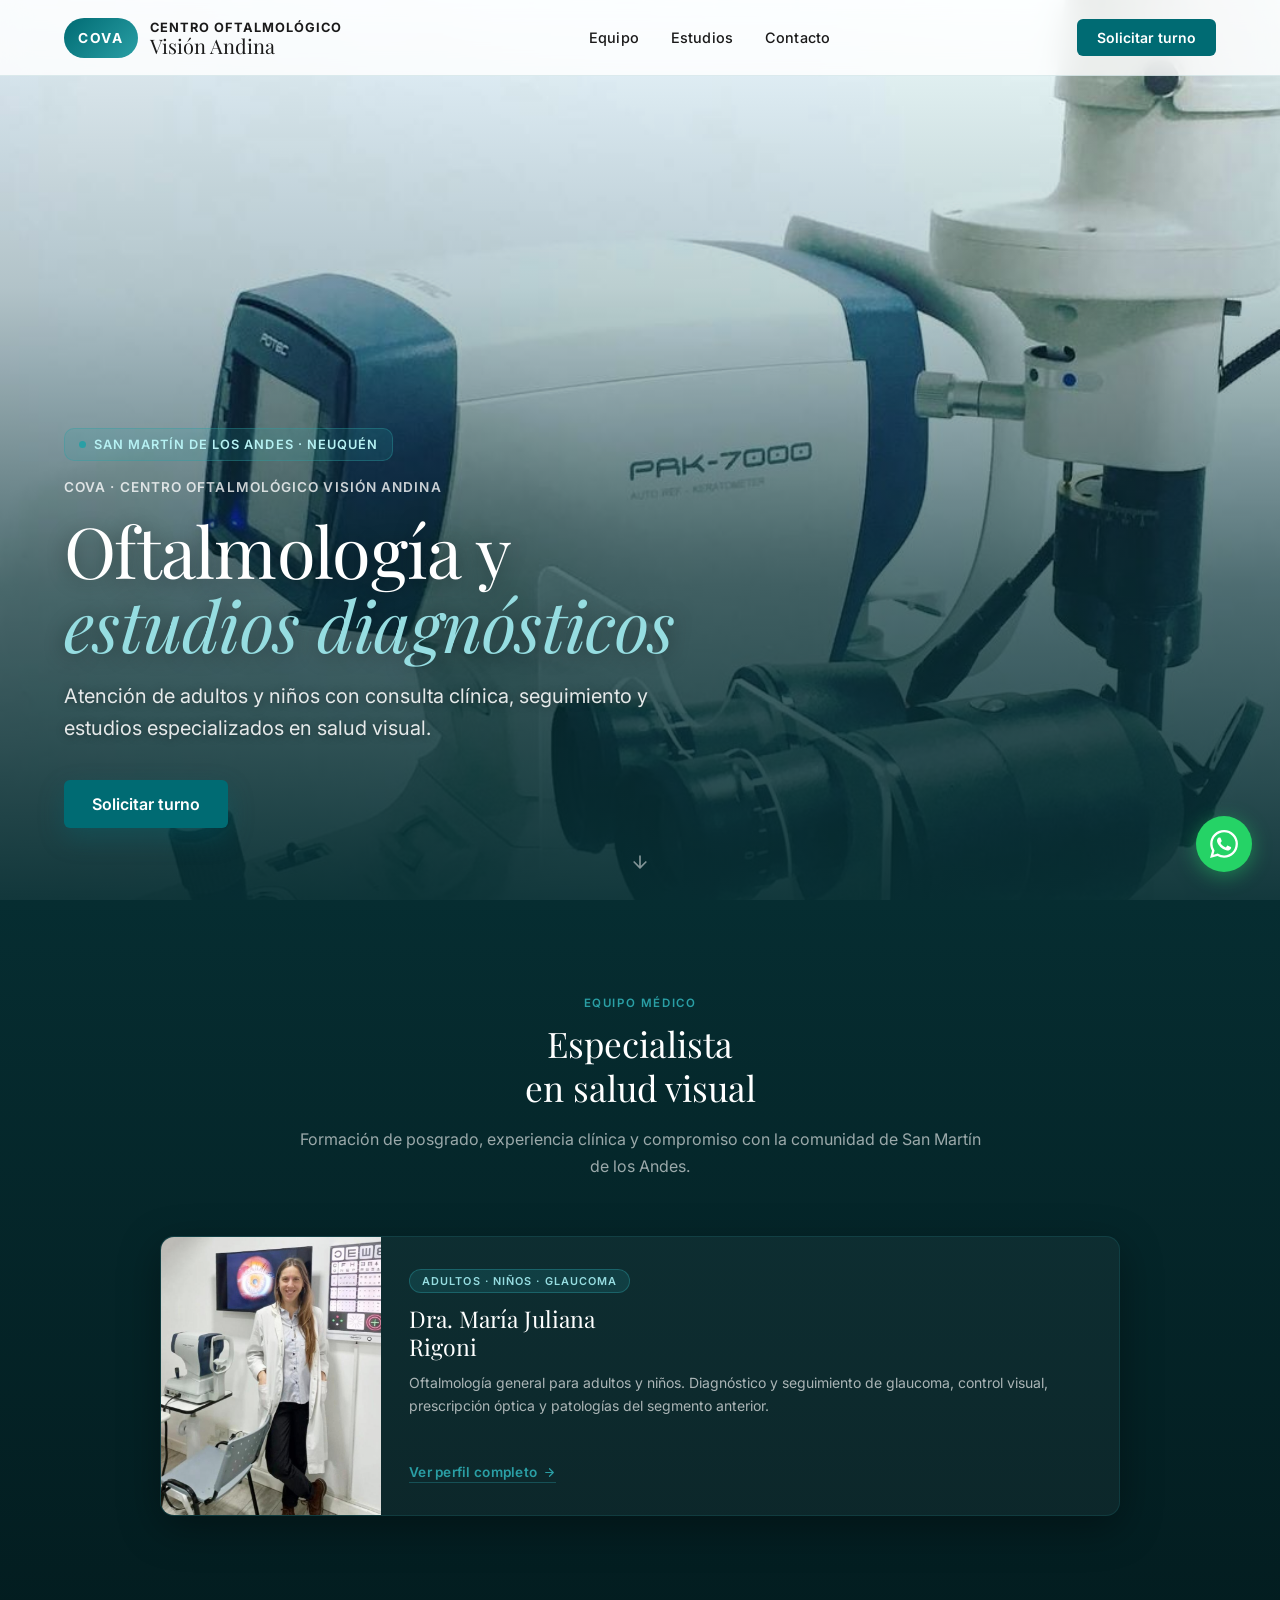
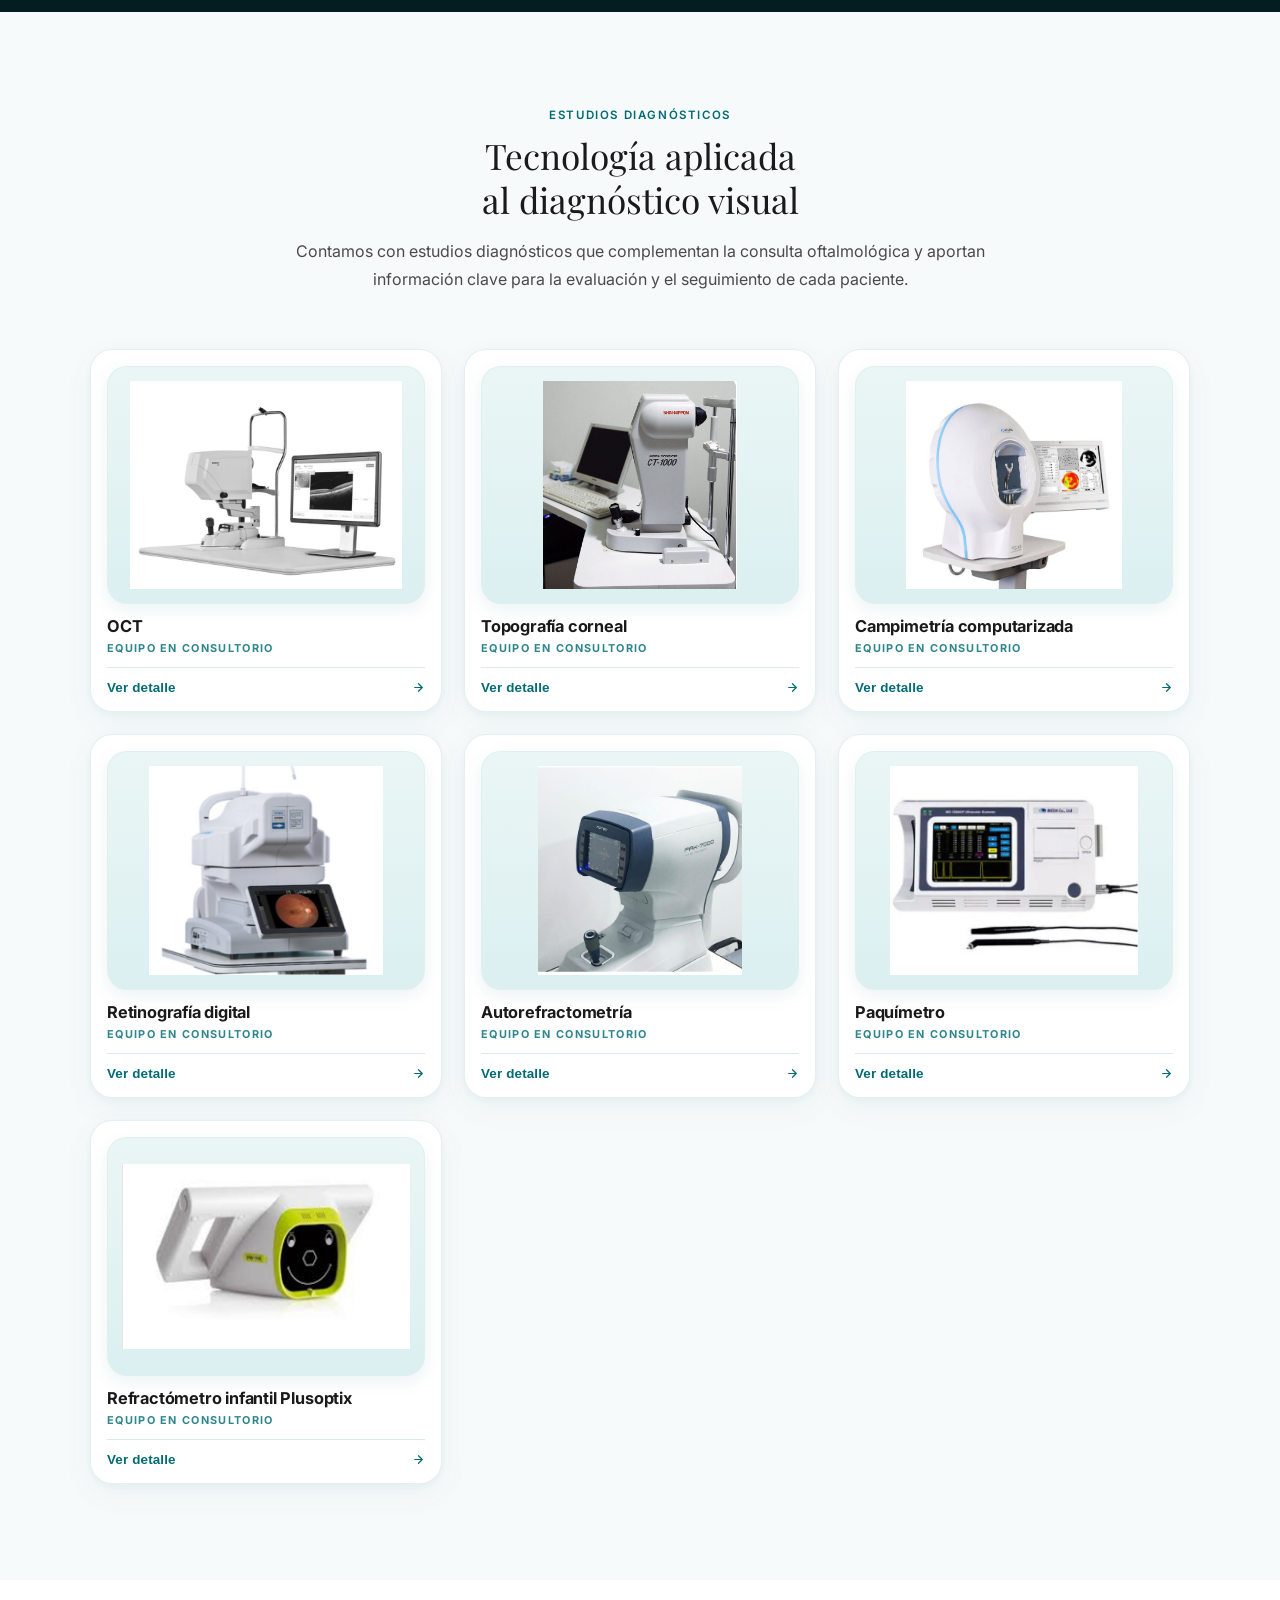
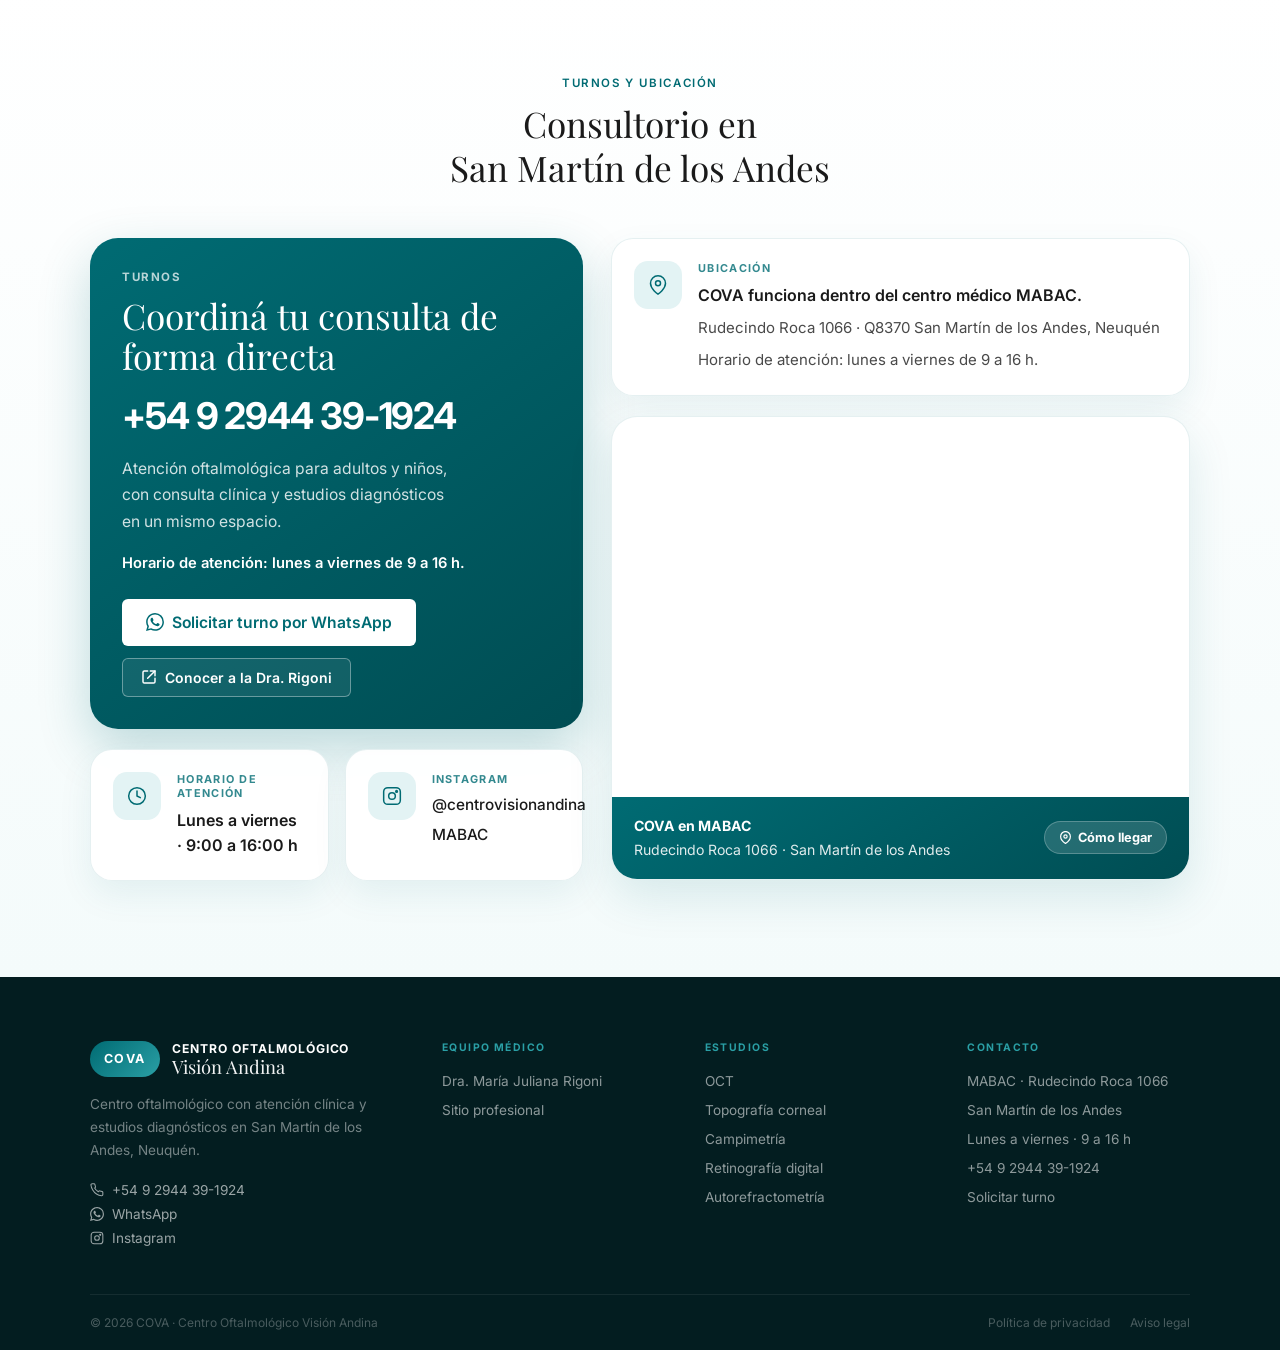
==== commit 34cdcbc6: "Update Rigoni bio and COVA study list" ====
--- a/index.html
+++ b/index.html
@@ -187,33 +187,17 @@
           </button>
         </article>
 
-        <article class="pv-afeccion-card pv-study-card" style="--card-delay:360ms" aria-label="Ecómetro">
-          <div class="pv-study-card__header">
-            <div class="pv-afeccion-icon pv-afeccion-icon--study">
-              <img src="./assets/images/studies/ecometro-placeholder.svg" alt="Placeholder del equipo de ecómetro" loading="lazy">
-            </div>
-            <div class="pv-study-card__title-group">
-              <p class="pv-afeccion-name">Ecómetro</p>
-              <p class="pv-study-card__eyebrow">Imagen referencial</p>
-            </div>
-          </div>
-          <button class="pv-afeccion-cta pv-study-trigger" type="button" data-study-title="Ecómetro" data-study-body="Medición biométrica ocular realizada con equipamiento específico para aportar datos útiles al diagnóstico y la evaluación clínica." data-study-image="./assets/images/studies/ecometro-placeholder.svg" data-study-image-alt="Placeholder del equipo de ecómetro">
-            Ver detalle
-            <svg width="13" height="13" viewBox="0 0 24 24" fill="none" stroke="currentColor" stroke-width="2.2" stroke-linecap="round" stroke-linejoin="round" aria-hidden="true"><path d="M5 12h14M12 5l7 7-7 7"></path></svg>
-          </button>
-        </article>
-
-        <article class="pv-afeccion-card pv-study-card" style="--card-delay:420ms" aria-label="Ecometría">
-          <div class="pv-study-card__header">
-            <div class="pv-afeccion-icon pv-afeccion-icon--study">
-              <img src="./assets/images/studies/ecometria-placeholder.svg" alt="Placeholder del equipo de ecometría" loading="lazy">
-            </div>
-            <div class="pv-study-card__title-group">
-              <p class="pv-afeccion-name">Ecometría</p>
-              <p class="pv-study-card__eyebrow">Imagen referencial</p>
-            </div>
-          </div>
-          <button class="pv-afeccion-cta pv-study-trigger" type="button" data-study-title="Ecometría" data-study-body="Estudio complementario utilizado para planificación y evaluación diagnóstica, realizado con equipamiento específico." data-study-image="./assets/images/studies/ecometria-placeholder.svg" data-study-image-alt="Placeholder del equipo de ecometría">
+        <article class="pv-afeccion-card pv-study-card" style="--card-delay:360ms" aria-label="Refractómetro infantil Plusoptix">
+          <div class="pv-study-card__header">
+            <div class="pv-afeccion-icon pv-afeccion-icon--study">
+              <img src="./equipos%20imagenes/refractrometro%20infantil.jpeg" alt="Equipo de refractómetro infantil Plusoptix" loading="lazy">
+            </div>
+            <div class="pv-study-card__title-group">
+              <p class="pv-afeccion-name">Refractómetro infantil Plusoptix</p>
+              <p class="pv-study-card__eyebrow">Equipo en consultorio</p>
+            </div>
+          </div>
+          <button class="pv-afeccion-cta pv-study-trigger" type="button" data-study-title="Refractómetro infantil Plusoptix" data-study-body="Estudio realizado con refractómetro infantil Plusoptix para obtener una medición objetiva de la graduación visual, especialmente útil en la evaluación oftalmológica pediátrica." data-study-image="./equipos%20imagenes/refractrometro%20infantil.jpeg" data-study-image-alt="Equipo de refractómetro infantil Plusoptix">
             Ver detalle
             <svg width="13" height="13" viewBox="0 0 24 24" fill="none" stroke="currentColor" stroke-width="2.2" stroke-linecap="round" stroke-linejoin="round" aria-hidden="true"><path d="M5 12h14M12 5l7 7-7 7"></path></svg>
           </button>
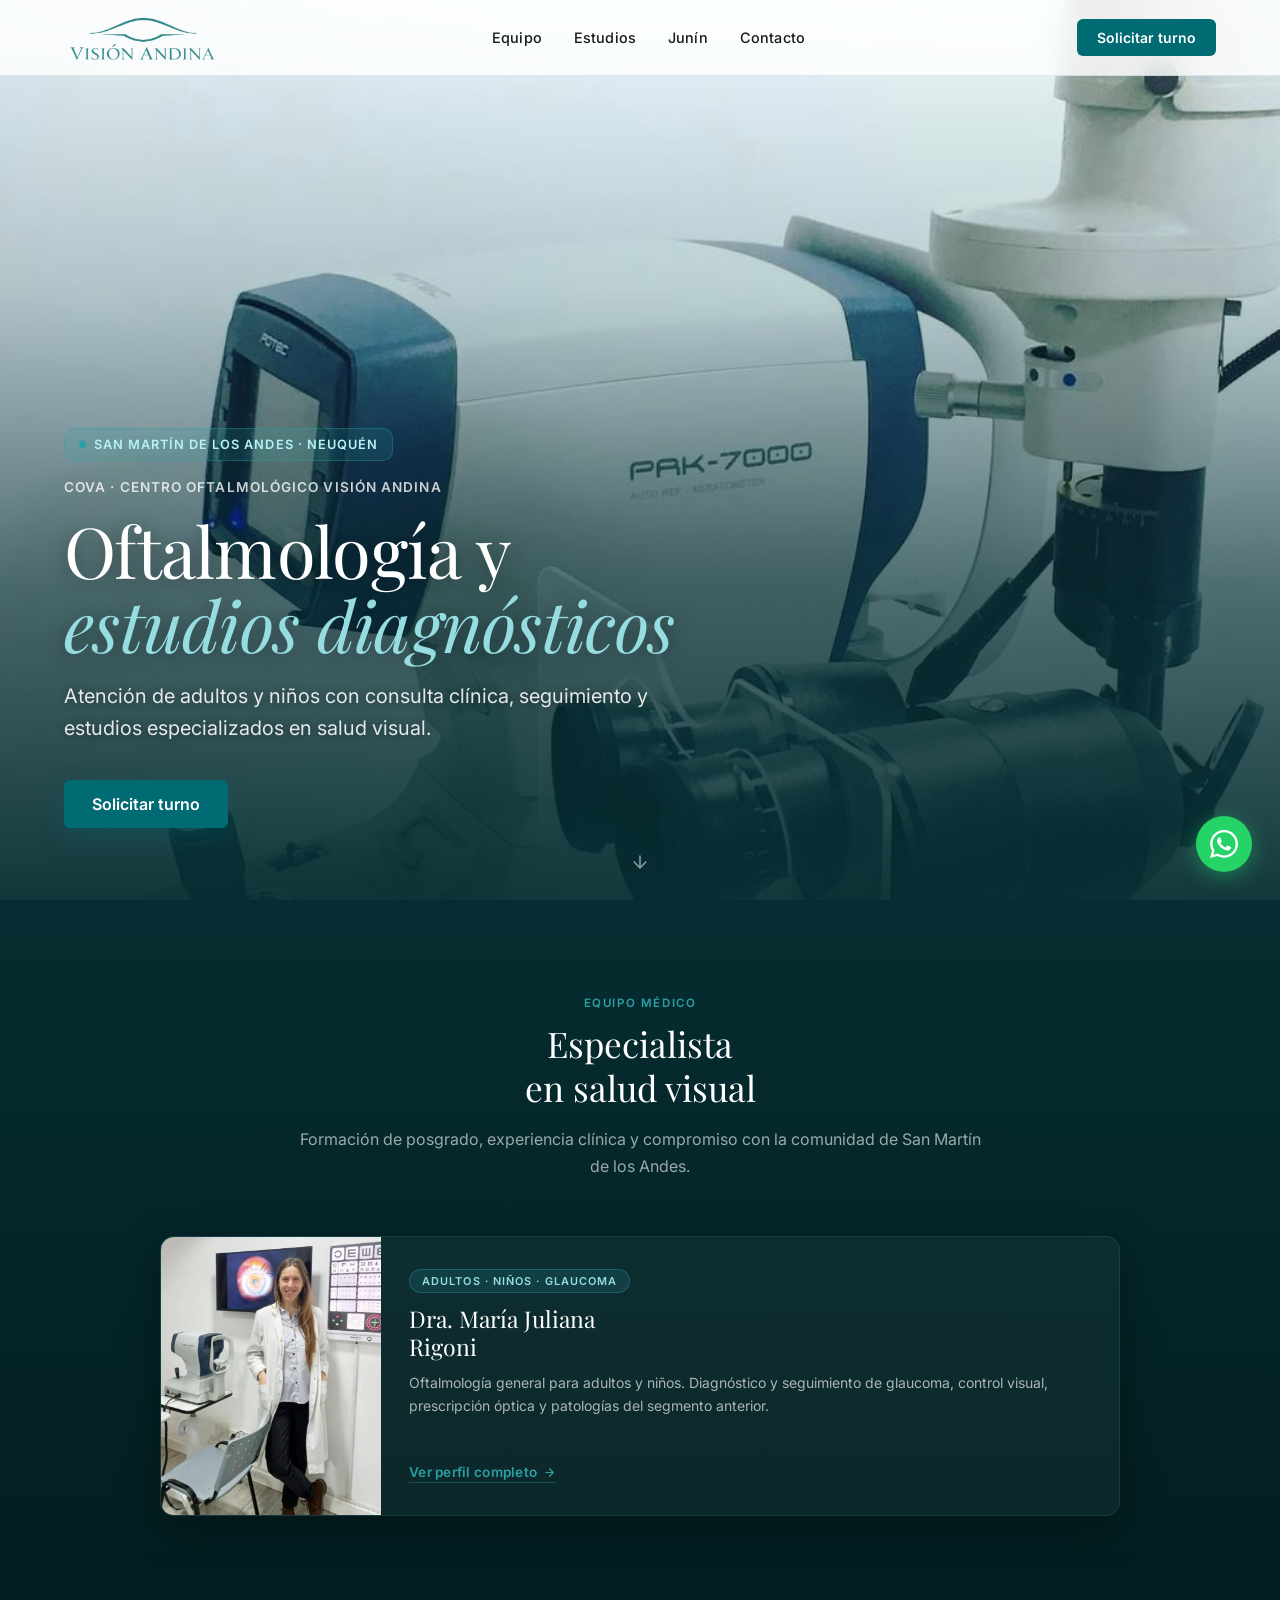
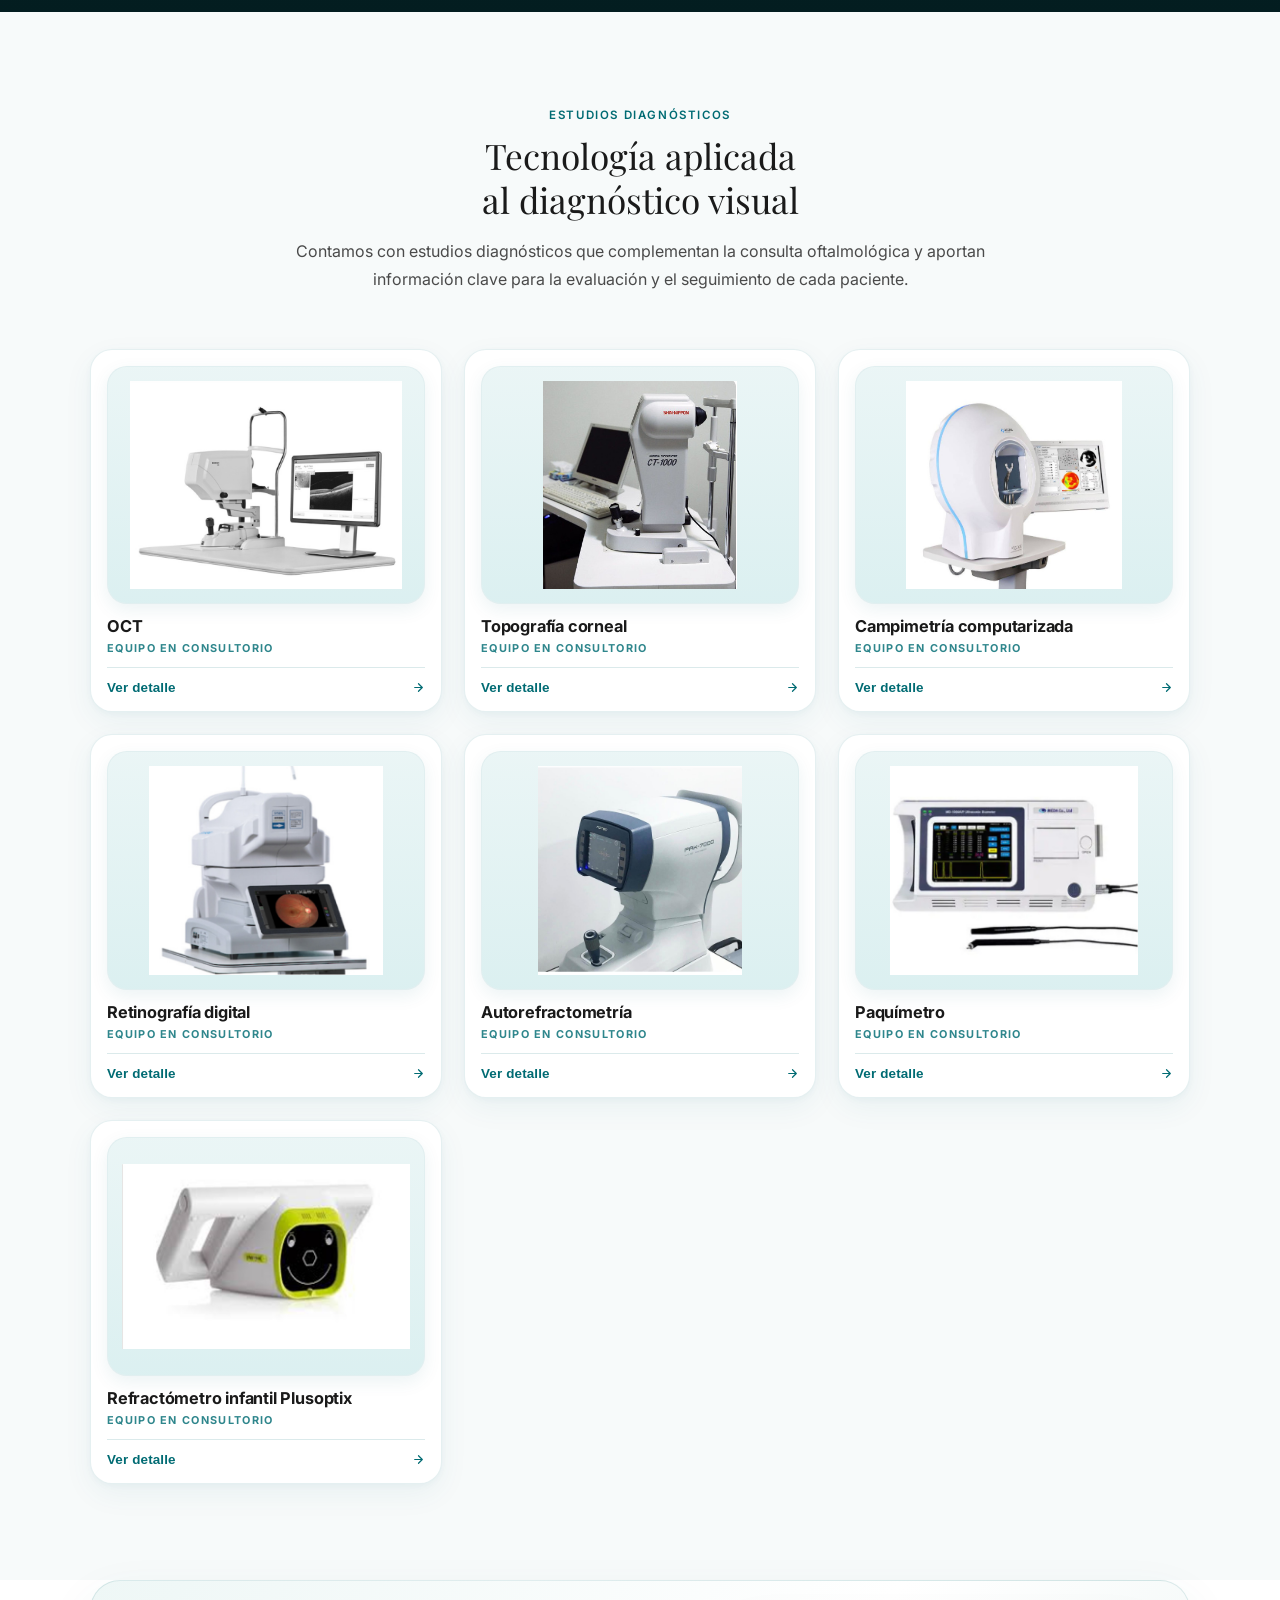
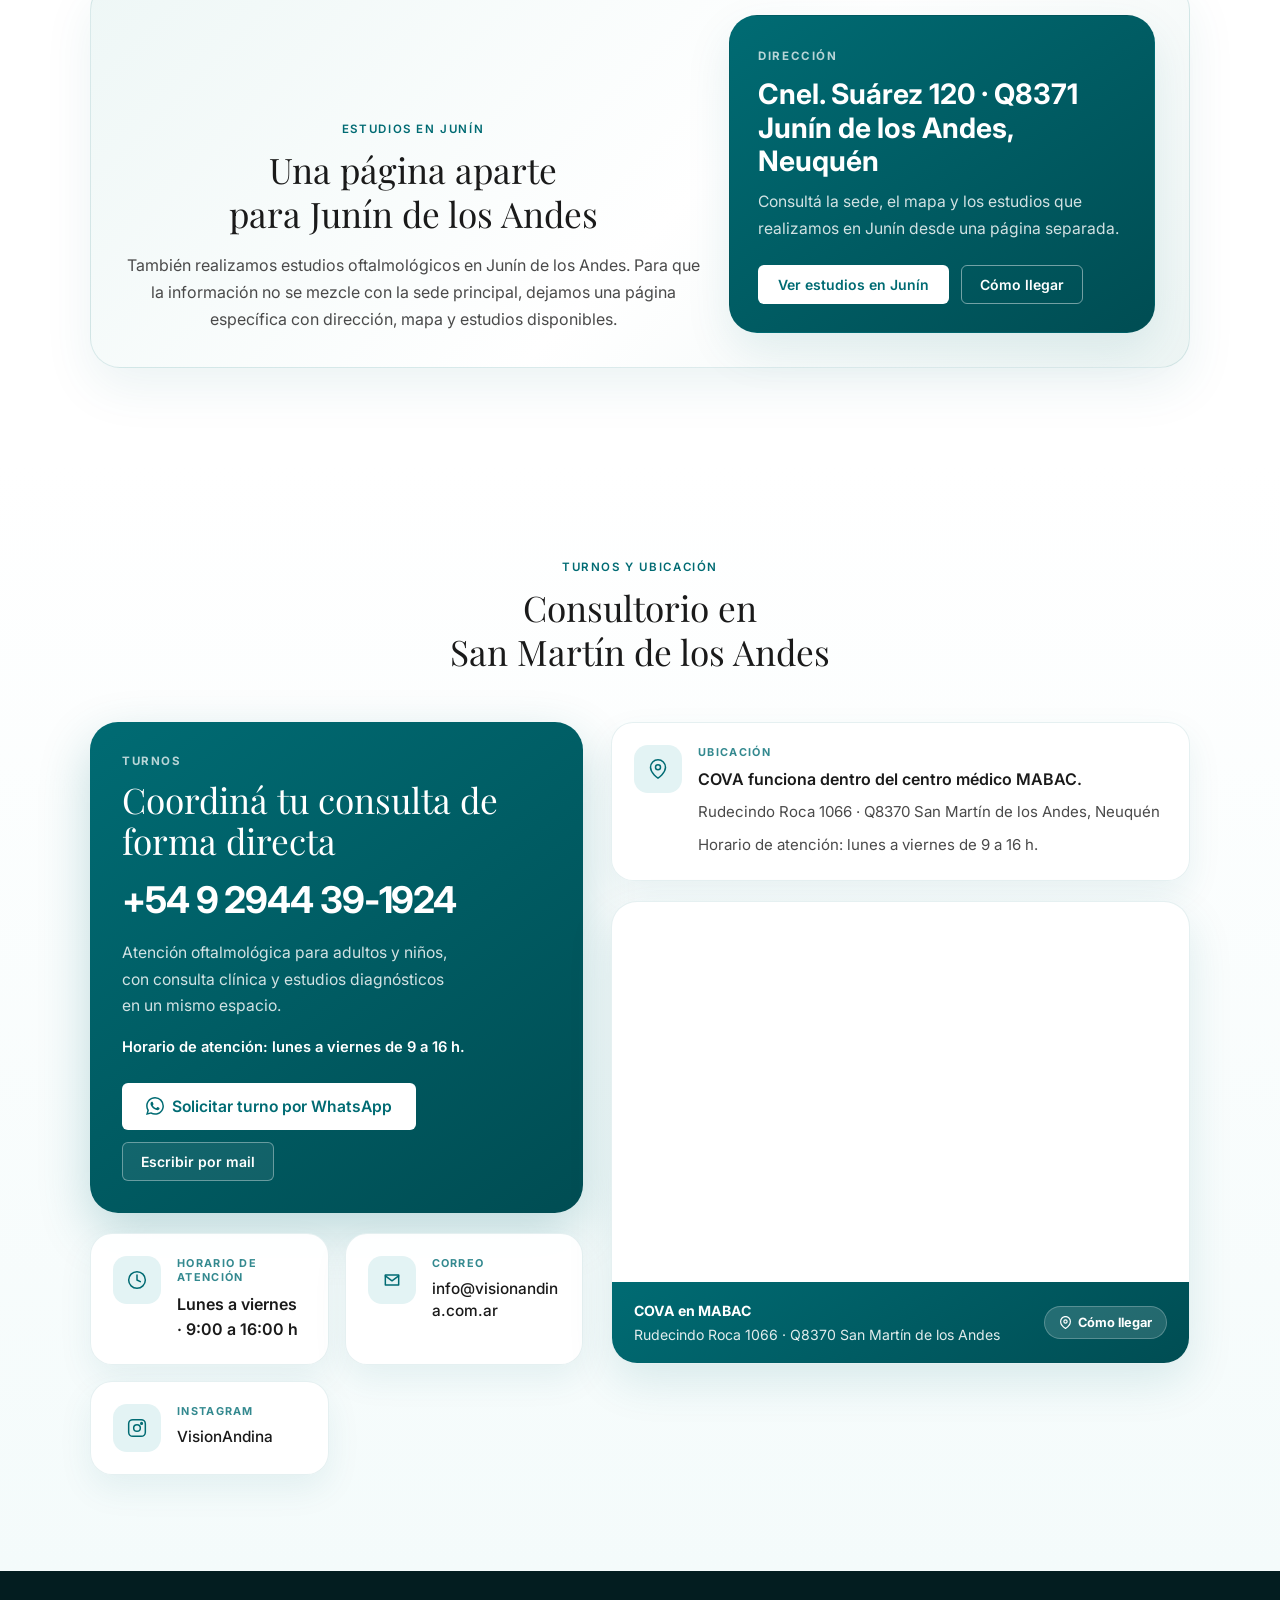
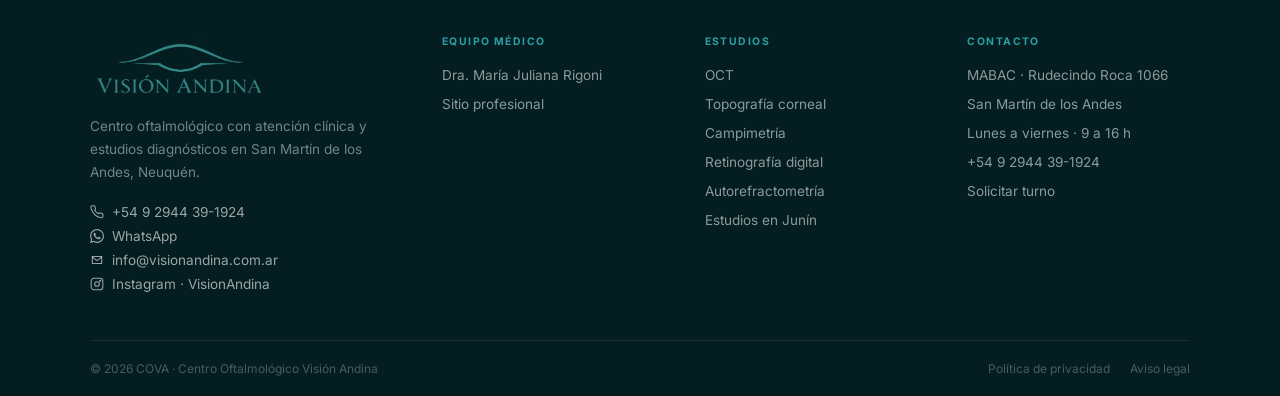
==== commit 7735ccc8: "Update contact info and add Junin page" ====
--- a/index.html
+++ b/index.html
@@ -14,15 +14,12 @@
   <header class="pv-header" role="banner">
     <div class="pv-header__inner">
       <a href="#inicio" class="pv-logo" aria-label="COVA — Inicio">
-        <span class="pv-logo__badge">COVA</span>
-        <span class="pv-logo__text">
-          <strong>Centro Oftalmológico</strong>
-          <span>Visión Andina</span>
-        </span>
+        <img class="pv-logo__image" src="./imgs%20COVA/visionAndinaIsoLogo.png" alt="" loading="eager">
       </a>
       <nav class="pv-nav" aria-label="Navegación principal">
         <a href="#equipo">Equipo</a>
         <a href="#estudios">Estudios</a>
+        <a href="./junin/">Junín</a>
         <a href="#contacto">Contacto</a>
       </nav>
       <div class="pv-header__actions">
@@ -37,6 +34,7 @@
   <nav class="pv-mobile-menu" id="mobileMenu" aria-label="Menú móvil">
     <a href="#equipo" onclick="closeMenu()">Equipo</a>
     <a href="#estudios" onclick="closeMenu()">Estudios</a>
+    <a href="./junin/" onclick="closeMenu()">Junín</a>
     <a href="#contacto" onclick="closeMenu()">Contacto</a>
     <a href="https://wa.me/5492944391924?text=Hola%2C%20quisiera%20solicitar%20un%20turno" class="btn-primary" target="_blank" rel="noopener" onclick="closeMenu()">Solicitar turno</a>
   </nav>
@@ -197,13 +195,33 @@
               <p class="pv-study-card__eyebrow">Equipo en consultorio</p>
             </div>
           </div>
-          <button class="pv-afeccion-cta pv-study-trigger" type="button" data-study-title="Refractómetro infantil Plusoptix" data-study-body="Estudio realizado con refractómetro infantil Plusoptix para obtener una medición objetiva de la graduación visual, especialmente útil en la evaluación oftalmológica pediátrica." data-study-image="./equipos%20imagenes/refractrometro%20infantil.jpeg" data-study-image-alt="Equipo de refractómetro infantil Plusoptix">
-            Ver detalle
-            <svg width="13" height="13" viewBox="0 0 24 24" fill="none" stroke="currentColor" stroke-width="2.2" stroke-linecap="round" stroke-linejoin="round" aria-hidden="true"><path d="M5 12h14M12 5l7 7-7 7"></path></svg>
-          </button>
-        </article>
-      </div>
-
+          <button class="pv-afeccion-cta pv-study-trigger" type="button" data-study-title="Refractómetro infantil Plusoptix" data-study-body="El refractómetro infantil Plusoptix es un dispositivo de cribado visual portátil&#10;(fotorrefractómetro) diseñado para detectar rápidamente errores refractivos y&#10;problemas oculares en niños pequeños, bebés y pacientes no colaboradores.&#10;Mide ambos ojos simultáneamente a un metro de distancia en segundos,&#10;detectando miopía, hipermetropía, astigmatismo, anisometropía, anisocoria y&#10;estrabismo" data-study-image="./equipos%20imagenes/refractrometro%20infantil.jpeg" data-study-image-alt="Equipo de refractómetro infantil Plusoptix">
+            Ver detalle
+            <svg width="13" height="13" viewBox="0 0 24 24" fill="none" stroke="currentColor" stroke-width="2.2" stroke-linecap="round" stroke-linejoin="round" aria-hidden="true"><path d="M5 12h14M12 5l7 7-7 7"></path></svg>
+          </button>
+        </article>
+      </div>
+
+    </section>
+
+    <section class="pv-junin-spotlight" aria-labelledby="junin-heading">
+      <div class="pv-junin-spotlight__inner">
+        <div class="pv-junin-spotlight__copy">
+          <p class="pv-section-eyebrow">Estudios en Junín</p>
+          <h2 class="pv-section-heading" id="junin-heading">Una página aparte<br>para Junín de los Andes</h2>
+          <p class="pv-section-lead">También realizamos estudios oftalmológicos en Junín de los Andes. Para que la información no se mezcle con la sede principal, dejamos una página específica con dirección, mapa y estudios disponibles.</p>
+        </div>
+
+        <article class="pv-junin-spotlight__card">
+          <span class="pv-junin-spotlight__label">Dirección</span>
+          <p class="pv-junin-spotlight__address">Cnel. Suárez 120 · Q8371 Junín de los Andes, Neuquén</p>
+          <p class="pv-junin-spotlight__note">Consultá la sede, el mapa y los estudios que realizamos en Junín desde una página separada.</p>
+          <div class="pv-junin-spotlight__actions">
+            <a href="./junin/" class="btn-primary">Ver estudios en Junín</a>
+            <a href="https://www.google.com/maps/search/?api=1&amp;query=Cnel.%20Su%C3%A1rez%20120%2C%20Q8371%20Jun%C3%ADn%20de%20los%20Andes%2C%20Neuqu%C3%A9n" target="_blank" rel="noopener" class="btn-outline btn-outline-light">Cómo llegar</a>
+          </div>
+        </article>
+      </div>
     </section>
 
     <div class="pv-modal" id="studyModal" aria-hidden="true">
@@ -232,7 +250,7 @@
             <p class="pv-contact__panel-hours">Horario de atención: lunes a viernes de 9 a 16 h.</p>
             <div class="pv-contact__ctas">
               <a href="https://wa.me/5492944391924?text=Hola%2C%20quisiera%20solicitar%20un%20turno" class="btn-primary" target="_blank" rel="noopener"><svg width="18" height="18" viewBox="0 0 24 24" fill="currentColor" aria-hidden="true"><path d="M17.472 14.382c-.297-.149-1.758-.867-2.03-.967-.273-.099-.471-.148-.67.15-.197.297-.767.966-.94 1.164-.173.199-.347.223-.644.075-.297-.15-1.255-.463-2.39-1.475-.883-.788-1.48-1.761-1.653-2.059-.173-.297-.018-.458.13-.606.134-.133.298-.347.446-.52.149-.174.198-.298.298-.497.099-.198.05-.371-.025-.52-.075-.149-.669-1.612-.916-2.207-.242-.579-.487-.5-.669-.51-.173-.008-.371-.01-.57-.01-.198 0-.52.074-.792.372-.272.297-1.04 1.016-1.04 2.479 0 1.462 1.065 2.875 1.213 3.074.149.198 2.096 3.2 5.077 4.487.709.306 1.262.489 1.694.625.712.227 1.36.195 1.871.118.571-.085 1.758-.719 2.006-1.413.248-.694.248-1.289.173-1.413-.074-.124-.272-.198-.57-.347m-5.421 7.403h-.004a9.87 9.87 0 01-5.031-1.378l-.361-.214-3.741.982.998-3.648-.235-.374a9.86 9.86 0 01-1.51-5.26c.001-5.45 4.436-9.884 9.888-9.884 2.64 0 5.122 1.03 6.988 2.898a9.825 9.825 0 012.893 6.994c-.003 5.45-4.437 9.884-9.885 9.884m8.413-18.297A11.815 11.815 0 0012.05 0C5.495 0 .16 5.335.157 11.892c0 2.096.547 4.142 1.588 5.945L.057 24l6.305-1.654a11.882 11.882 0 005.683 1.448h.005c6.554 0 11.89-5.335 11.893-11.893a11.821 11.821 0 00-3.48-8.413z"></path></svg>Solicitar turno por WhatsApp</a>
-              <a href="./doctora/" class="btn-outline"><svg width="16" height="16" viewBox="0 0 24 24" fill="none" stroke="currentColor" stroke-width="2.2" stroke-linecap="round" stroke-linejoin="round" aria-hidden="true"><path d="M14 3h7v7"></path><path d="M10 14 21 3"></path><path d="M21 14v5a2 2 0 0 1-2 2H5a2 2 0 0 1-2-2V5a2 2 0 0 1 2-2h5"></path></svg>Conocer a la Dra. Rigoni</a>
+              <a href="mailto:info@visionandina.com.ar" class="btn-outline btn-outline-light">Escribir por mail</a>
             </div>
           </article>
 
@@ -246,12 +264,21 @@
             </article>
 
             <article class="pv-contact__detail-card">
+              <div class="pv-contact__detail-icon"><svg viewBox="0 0 24 24" fill="none" stroke="currentColor" stroke-width="1.8" stroke-linecap="round" stroke-linejoin="round"><path d="M4 6h16v12H4z"></path><path d="m4 7 8 6 8-6"></path></svg></div>
+              <div>
+                <span class="pv-contact__detail-label">Correo</span>
+                <div class="pv-contact__detail-links">
+                  <a href="mailto:info@visionandina.com.ar">info@visionandina.com.ar</a>
+                </div>
+              </div>
+            </article>
+
+            <article class="pv-contact__detail-card">
               <div class="pv-contact__detail-icon"><svg viewBox="0 0 24 24" fill="none" stroke="currentColor" stroke-width="1.8" stroke-linecap="round" stroke-linejoin="round"><rect x="2" y="2" width="20" height="20" rx="5"></rect><circle cx="12" cy="12" r="4"></circle><circle cx="17.5" cy="6.5" r="1"></circle></svg></div>
               <div>
                 <span class="pv-contact__detail-label">Instagram</span>
                 <div class="pv-contact__detail-links">
-                  <a href="https://www.instagram.com/centrovisionandina?igsh=bHh6aDZhdWwwMnI=" target="_blank" rel="noopener">@centrovisionandina</a>
-                  <a href="https://www.instagram.com/consultoriosmabac/?hl=es" target="_blank" rel="noopener">MABAC</a>
+                  <a href="https://www.instagram.com/centrovisionandina?igsh=bHh6aDZhdWwwMnI=" target="_blank" rel="noopener">VisionAndina</a>
                 </div>
               </div>
             </article>
@@ -270,10 +297,10 @@
           </article>
 
           <div class="pv-contact__map-wrap">
-            <div class="pv-contact__map"><iframe src="https://www.google.com/maps/embed?pb=!1m18!1m12!1m3!1d2994.1!2d-71.35285!3d-40.15695!2m3!1f0!2f0!3f0!3m2!1i1024!2i768!4f13.1!3m3!1m2!1s0x9610b3c3a1234567%3A0xabcdef!2sRudecindo%20Roca%201066%2C%20San%20Mart%C3%ADn%20de%20los%20Andes%2C%20Neuqu%C3%A9n!5e0!3m2!1ses!2sar!4v170000" title="COVA — Rudecindo Roca 1066, San Martín de los Andes" loading="lazy" referrerpolicy="no-referrer-when-downgrade" allowfullscreen></iframe></div>
+            <div class="pv-contact__map"><iframe src="https://www.google.com/maps?output=embed&amp;q=MABAC%20Rudecindo%20Roca%201066%2C%20Q8370%20San%20Mart%C3%ADn%20de%20los%20Andes%2C%20Neuqu%C3%A9n" title="COVA — MABAC Rudecindo Roca 1066, Q8370" loading="lazy" referrerpolicy="no-referrer-when-downgrade" allowfullscreen></iframe></div>
             <div class="pv-contact__map-footer">
-              <div class="pv-contact__map-address"><strong>COVA en MABAC</strong>Rudecindo Roca 1066 · San Martín de los Andes</div>
-              <a href="https://maps.google.com/?q=Rudecindo+Roca+1066+San+Martin+de+los+Andes+Neuquen" target="_blank" rel="noopener" class="pv-contact__map-link"><svg width="13" height="13" viewBox="0 0 24 24" fill="none" stroke="currentColor" stroke-width="2.2" stroke-linecap="round" stroke-linejoin="round" aria-hidden="true"><path d="M21 10c0 7-9 13-9 13s-9-6-9-13a9 9 0 0 1 18 0z"></path><circle cx="12" cy="10" r="3"></circle></svg>Cómo llegar</a>
+              <div class="pv-contact__map-address"><strong>COVA en MABAC</strong>Rudecindo Roca 1066 · Q8370 San Martín de los Andes</div>
+              <a href="https://www.google.com/maps/search/?api=1&amp;query=MABAC%20Rudecindo%20Roca%201066%2C%20Q8370%20San%20Mart%C3%ADn%20de%20los%20Andes%2C%20Neuqu%C3%A9n" target="_blank" rel="noopener" class="pv-contact__map-link"><svg width="13" height="13" viewBox="0 0 24 24" fill="none" stroke="currentColor" stroke-width="2.2" stroke-linecap="round" stroke-linejoin="round" aria-hidden="true"><path d="M21 10c0 7-9 13-9 13s-9-6-9-13a9 9 0 0 1 18 0z"></path><circle cx="12" cy="10" r="3"></circle></svg>Cómo llegar</a>
             </div>
           </div>
         </div>
@@ -285,18 +312,15 @@
     <div class="pv-footer__inner">
       <div class="pv-footer__top">
         <div class="pv-footer__brand">
-          <div class="pv-footer__brand-lockup">
-            <span class="pv-logo__badge pv-logo__badge--footer">COVA</span>
-            <div class="pv-footer__brand-copy">
-              <strong>Centro Oftalmológico</strong>
-              <span>Visión Andina</span>
-            </div>
-          </div>
+          <a href="#inicio" class="pv-footer__brand-lockup" aria-label="COVA — Inicio">
+            <img class="pv-logo__image pv-logo__image--footer" src="./imgs%20COVA/visionAndinaIsoLogo.png" alt="" loading="lazy">
+          </a>
           <p class="pv-footer__brand-desc">Centro oftalmológico con atención clínica y estudios diagnósticos en San Martín de los Andes, Neuquén.</p>
           <div class="pv-footer__brand-contact">
             <a href="tel:+5492944391924"><svg viewBox="0 0 24 24" fill="none" stroke="currentColor" stroke-width="1.8" stroke-linecap="round" stroke-linejoin="round"><path d="M22 16.92v3a2 2 0 0 1-2.18 2 19.79 19.79 0 0 1-8.63-3.07A19.5 19.5 0 0 1 4.69 12 19.79 19.79 0 0 1 1.61 3.4 2 2 0 0 1 3.6 1.22h3a2 2 0 0 1 2 1.72c.127.96.361 1.903.7 2.81a2 2 0 0 1-.45 2.11L7.91 8.77a16 16 0 0 0 6.29 6.29l.95-.95a2 2 0 0 1 2.11-.45c.907.339 1.85.573 2.81.7A2 2 0 0 1 22 16.92z"></path></svg>+54 9 2944 39-1924</a>
             <a href="https://wa.me/5492944391924?text=Hola%2C%20quisiera%20solicitar%20un%20turno" target="_blank" rel="noopener"><svg viewBox="0 0 24 24" fill="currentColor" style="width:14px;height:14px;flex-shrink:0"><path d="M17.472 14.382c-.297-.149-1.758-.867-2.03-.967-.273-.099-.471-.148-.67.15-.197.297-.767.966-.94 1.164-.173.199-.347.223-.644.075-.297-.15-1.255-.463-2.39-1.475-.883-.788-1.48-1.761-1.653-2.059-.173-.297-.018-.458.13-.606.134-.133.298-.347.446-.52.149-.174.198-.298.298-.497.099-.198.05-.371-.025-.52-.075-.149-.669-1.612-.916-2.207-.242-.579-.487-.5-.669-.51-.173-.008-.371-.01-.57-.01-.198 0-.52.074-.792.372-.272.297-1.04 1.016-1.04 2.479 0 1.462 1.065 2.875 1.213 3.074.149.198 2.096 3.2 5.077 4.487.709.306 1.262.489 1.694.625.712.227 1.36.195 1.871.118.571-.085 1.758-.719 2.006-1.413.248-.694.248-1.289.173-1.413-.074-.124-.272-.198-.57-.347m-5.421 7.403h-.004a9.87 9.87 0 01-5.031-1.378l-.361-.214-3.741.982.998-3.648-.235-.374a9.86 9.86 0 01-1.51-5.26c.001-5.45 4.436-9.884 9.888-9.884 2.64 0 5.122 1.03 6.988 2.898a9.825 9.825 0 012.893 6.994c-.003 5.45-4.437 9.884-9.885 9.884m8.413-18.297A11.815 11.815 0 0012.05 0C5.495 0 .16 5.335.157 11.892c0 2.096.547 4.142 1.588 5.945L.057 24l6.305-1.654a11.882 11.882 0 005.683 1.448h.005c6.554 0 11.89-5.335 11.893-11.893a11.821 11.821 0 00-3.48-8.413z"></path></svg>WhatsApp</a>
-            <a href="https://www.instagram.com/centrovisionandina?igsh=bHh6aDZhdWwwMnI=" target="_blank" rel="noopener"><svg viewBox="0 0 24 24" fill="none" stroke="currentColor" stroke-width="1.8" stroke-linecap="round" stroke-linejoin="round"><rect x="2" y="2" width="20" height="20" rx="5"></rect><circle cx="12" cy="12" r="4"></circle><circle cx="17.5" cy="6.5" r="1"></circle></svg>Instagram</a>
+            <a href="mailto:info@visionandina.com.ar"><svg viewBox="0 0 24 24" fill="none" stroke="currentColor" stroke-width="1.8" stroke-linecap="round" stroke-linejoin="round"><path d="M4 6h16v12H4z"></path><path d="m4 7 8 6 8-6"></path></svg>info@visionandina.com.ar</a>
+            <a href="https://www.instagram.com/centrovisionandina?igsh=bHh6aDZhdWwwMnI=" target="_blank" rel="noopener"><svg viewBox="0 0 24 24" fill="none" stroke="currentColor" stroke-width="1.8" stroke-linecap="round" stroke-linejoin="round"><rect x="2" y="2" width="20" height="20" rx="5"></rect><circle cx="12" cy="12" r="4"></circle><circle cx="17.5" cy="6.5" r="1"></circle></svg>Instagram · VisionAndina</a>
           </div>
         </div>
 
@@ -313,6 +337,7 @@
           <a href="#estudios">Campimetría</a>
           <a href="#estudios">Retinografía digital</a>
           <a href="#estudios">Autorefractometría</a>
+          <a href="./junin/">Estudios en Junín</a>
         </div>
 
         <div class="pv-footer__col">
--- a/styles.css
+++ b/styles.css
@@ -66,8 +66,16 @@
 .pv-logo {
   display: inline-flex;
   align-items: center;
-  gap: 12px;
   text-decoration: none;
+  min-width: 0;
+}
+
+.pv-logo__image {
+  display: block;
+  width: auto;
+  height: 56px;
+  max-width: min(280px, 34vw);
+  object-fit: contain;
 }
 
 .pv-logo__badge {
@@ -939,6 +947,174 @@
   font-size: 1rem;
   line-height: 1.7;
   color: var(--text-mid);
+  white-space: pre-line;
+}
+
+.pv-junin-spotlight {
+  padding: 0 24px 96px;
+}
+
+.pv-junin-spotlight__inner {
+  max-width: 1100px;
+  margin: 0 auto;
+  display: grid;
+  grid-template-columns: minmax(0, 1.15fr) minmax(320px, 0.85fr);
+  gap: 28px;
+  align-items: end;
+  padding: 34px;
+  border-radius: 30px;
+  background: linear-gradient(135deg, #eef7f6 0%, #ffffff 55%, #edf5f4 100%);
+  border: 1px solid rgba(var(--brand-rgb), 0.12);
+  box-shadow: 0 20px 50px rgba(var(--brand-rgb), 0.08);
+}
+
+.pv-junin-spotlight__copy .pv-section-eyebrow,
+.pv-junin-overview__card .pv-section-eyebrow {
+  color: var(--brand-primary);
+}
+
+.pv-junin-spotlight__copy .pv-section-heading,
+.pv-junin-overview__card .pv-section-heading {
+  color: var(--text-dark);
+}
+
+.pv-junin-spotlight__copy .pv-section-lead,
+.pv-junin-overview__card .pv-section-lead {
+  margin-bottom: 0;
+  color: var(--text-mid);
+}
+
+.pv-junin-spotlight__card,
+.pv-junin-overview__card {
+  border-radius: 28px;
+  border: 1px solid rgba(var(--brand-rgb), 0.12);
+  box-shadow: 0 18px 46px rgba(var(--brand-rgb), 0.1);
+}
+
+.pv-junin-spotlight__card {
+  padding: 28px;
+  background: linear-gradient(145deg, var(--brand-primary), var(--brand-dark));
+  color: #fff;
+}
+
+.pv-junin-spotlight__label,
+.pv-junin-overview__detail span {
+  display: inline-block;
+  font-size: 0.72rem;
+  font-weight: 700;
+  letter-spacing: 0.14em;
+  text-transform: uppercase;
+}
+
+.pv-junin-spotlight__label {
+  color: rgba(255, 255, 255, 0.72);
+}
+
+.pv-junin-spotlight__address {
+  margin: 14px 0 10px;
+  font-size: clamp(1.35rem, 2.2vw, 1.8rem);
+  font-weight: 700;
+  line-height: 1.2;
+  color: #fff;
+}
+
+.pv-junin-spotlight__note {
+  margin: 0;
+  font-size: 0.98rem;
+  line-height: 1.7;
+  color: rgba(255, 255, 255, 0.82);
+}
+
+.pv-junin-spotlight__actions,
+.pv-junin-overview__actions {
+  display: flex;
+  flex-wrap: wrap;
+  gap: 12px;
+  margin-top: 22px;
+}
+
+.pv-junin-spotlight__actions .btn-primary {
+  background: #fff;
+  color: var(--brand-primary) !important;
+}
+
+.pv-junin-spotlight__actions .btn-primary:hover {
+  background: var(--brand-light);
+  color: var(--brand-dark) !important;
+}
+
+.pv-junin-hero {
+  position: relative;
+  padding: 128px 24px 78px;
+  overflow: hidden;
+  background:
+    radial-gradient(circle at top left, rgba(var(--brand-accent-rgb), 0.16), transparent 28%),
+    radial-gradient(circle at right center, rgba(var(--brand-rgb), 0.1), transparent 30%),
+    linear-gradient(180deg, #f8fbfa 0%, #eef5f4 100%);
+}
+
+.pv-junin-hero::before {
+  content: "";
+  position: absolute;
+  inset: auto -120px -140px auto;
+  width: 360px;
+  height: 360px;
+  border-radius: 50%;
+  background: rgba(var(--brand-rgb), 0.08);
+  filter: blur(10px);
+}
+
+.pv-junin-hero__inner,
+.pv-junin-overview__inner {
+  max-width: 1100px;
+  margin: 0 auto;
+  position: relative;
+  z-index: 1;
+}
+
+.pv-junin-hero .pv-hero__h1,
+.pv-junin-hero .pv-hero__subtitle,
+.pv-junin-hero .pv-hero__kicker {
+  color: var(--text-dark);
+}
+
+.pv-junin-hero .pv-hero__subtitle {
+  max-width: 60ch;
+  color: var(--text-mid);
+}
+
+.pv-junin-overview {
+  padding: 0 24px 96px;
+}
+
+.pv-junin-overview__inner {
+  display: grid;
+  grid-template-columns: minmax(0, 0.9fr) minmax(0, 1.1fr);
+  gap: 28px;
+  align-items: start;
+}
+
+.pv-junin-overview__card {
+  padding: 30px;
+  background: rgba(255, 255, 255, 0.98);
+}
+
+.pv-junin-overview__details {
+  display: grid;
+  gap: 18px;
+  margin-top: 24px;
+}
+
+.pv-junin-overview__detail span {
+  color: rgba(var(--brand-rgb), 0.8);
+}
+
+.pv-junin-overview__detail p {
+  margin: 8px 0 0;
+  font-size: 1rem;
+  font-weight: 600;
+  line-height: 1.6;
+  color: var(--text-dark);
 }
 
 .pv-contact {
@@ -1077,6 +1253,12 @@
   box-shadow: 0 14px 34px rgba(var(--brand-rgb), 0.08);
 }
 
+.pv-contact__detail-card > :last-child,
+.pv-contact__location-card > :last-child {
+  min-width: 0;
+  flex: 1;
+}
+
 .pv-contact__detail-icon {
   width: 48px;
   height: 48px;
@@ -1122,6 +1304,7 @@
   display: flex;
   flex-direction: column;
   gap: 8px;
+  min-width: 0;
 }
 
 .pv-contact__detail-links a {
@@ -1130,6 +1313,8 @@
   font-weight: 500;
   line-height: 1.4;
   text-decoration: none;
+  overflow-wrap: anywhere;
+  word-break: break-word;
   transition: color var(--transition);
 }
 
@@ -1225,10 +1410,15 @@
 }
 
 .pv-footer__brand-lockup {
-  display: flex;
-  align-items: center;
-  gap: 12px;
+  display: inline-flex;
+  align-items: center;
   margin-bottom: 16px;
+  text-decoration: none;
+}
+
+.pv-logo__image--footer {
+  height: 64px;
+  max-width: min(320px, 100%);
 }
 
 .pv-logo__badge--footer {
@@ -1394,6 +1584,11 @@
 }
 
 @media (max-width: 900px) {
+  .pv-junin-spotlight__inner,
+  .pv-junin-overview__inner {
+    grid-template-columns: 1fr;
+  }
+
   .pv-doctor-card {
     flex-direction: column;
     min-height: unset;
@@ -1446,19 +1641,9 @@
     top: 52px;
   }
 
-  .pv-logo__text strong {
-    font-size: 0.54rem;
-  }
-
-  .pv-logo__text span {
-    font-size: 0.82rem;
-  }
-
-  .pv-logo__badge {
-    min-width: 48px;
-    height: 28px;
-    padding: 0 8px;
-    font-size: 0.66rem;
+  .pv-logo__image {
+    height: 44px;
+    max-width: min(220px, calc(100vw - 78px));
   }
 
   .pv-nav,
@@ -1506,6 +1691,24 @@
     padding: 64px 20px;
   }
 
+  .pv-junin-hero {
+    padding: 104px 20px 64px;
+  }
+
+  .pv-junin-spotlight {
+    padding: 0 20px 72px;
+  }
+
+  .pv-junin-overview {
+    padding: 0 20px 72px;
+  }
+
+  .pv-junin-spotlight__inner,
+  .pv-junin-spotlight__card,
+  .pv-junin-overview__card {
+    padding: 24px;
+  }
+
   .pv-services__grid {
     grid-template-columns: repeat(2, 1fr);
     gap: 16px;
@@ -1615,23 +1818,9 @@
     gap: 8px;
   }
 
-  .pv-logo {
-    gap: 5px;
-  }
-
-  .pv-logo__badge {
-    min-width: 42px;
-    height: 24px;
-    padding: 0 7px;
-    font-size: 0.58rem;
-  }
-
-  .pv-logo__text strong {
-    font-size: 0.44rem;
-  }
-
-  .pv-logo__text span {
-    font-size: 0.7rem;
+  .pv-logo__image {
+    height: 38px;
+    max-width: min(188px, calc(100vw - 58px));
   }
 
   .pv-hamburger {
@@ -1659,6 +1848,20 @@
     justify-content: center;
   }
 
+  .pv-junin-spotlight__actions,
+  .pv-junin-overview__actions {
+    flex-direction: column;
+    align-items: stretch;
+  }
+
+  .pv-junin-spotlight__actions .btn-primary,
+  .pv-junin-spotlight__actions .btn-outline,
+  .pv-junin-overview__actions .btn-primary,
+  .pv-junin-overview__actions .btn-outline {
+    width: 100%;
+    justify-content: center;
+  }
+
   .pv-afeccion-card {
     padding: 14px;
     border-radius: 18px;
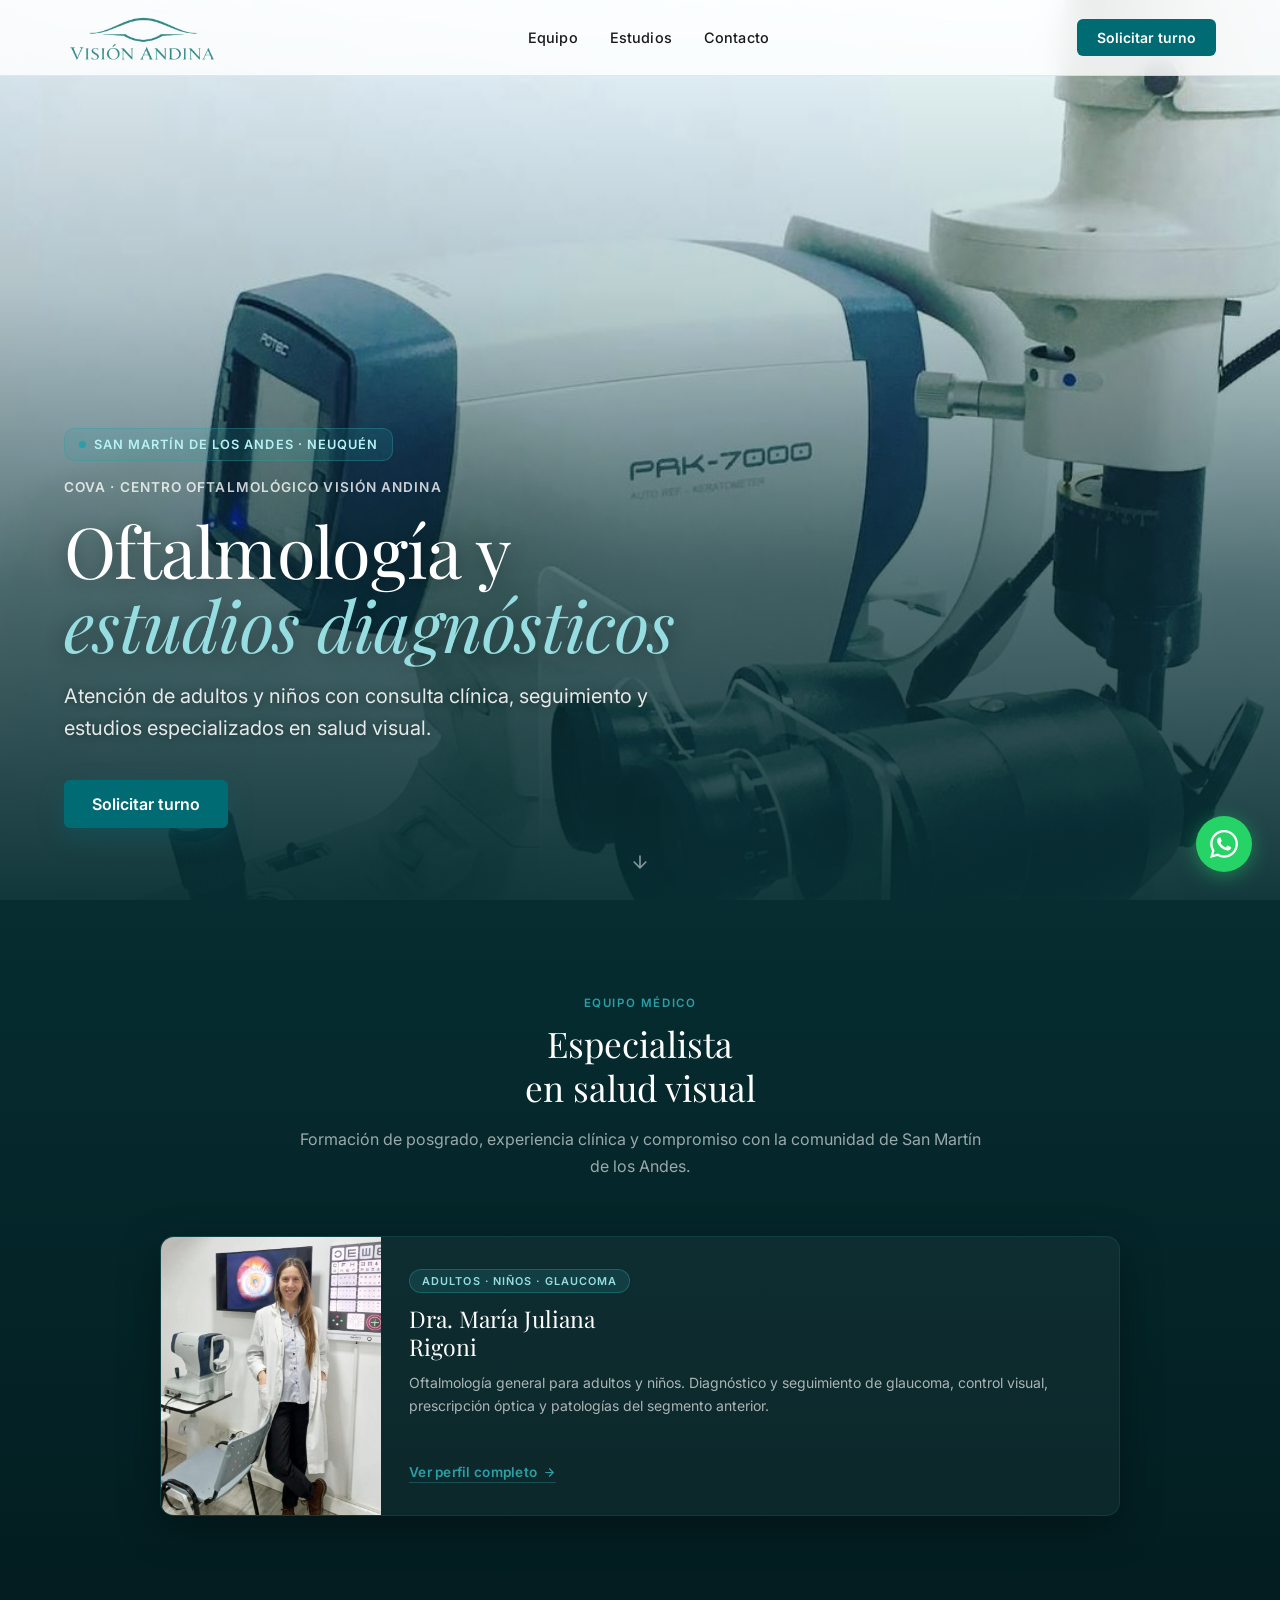
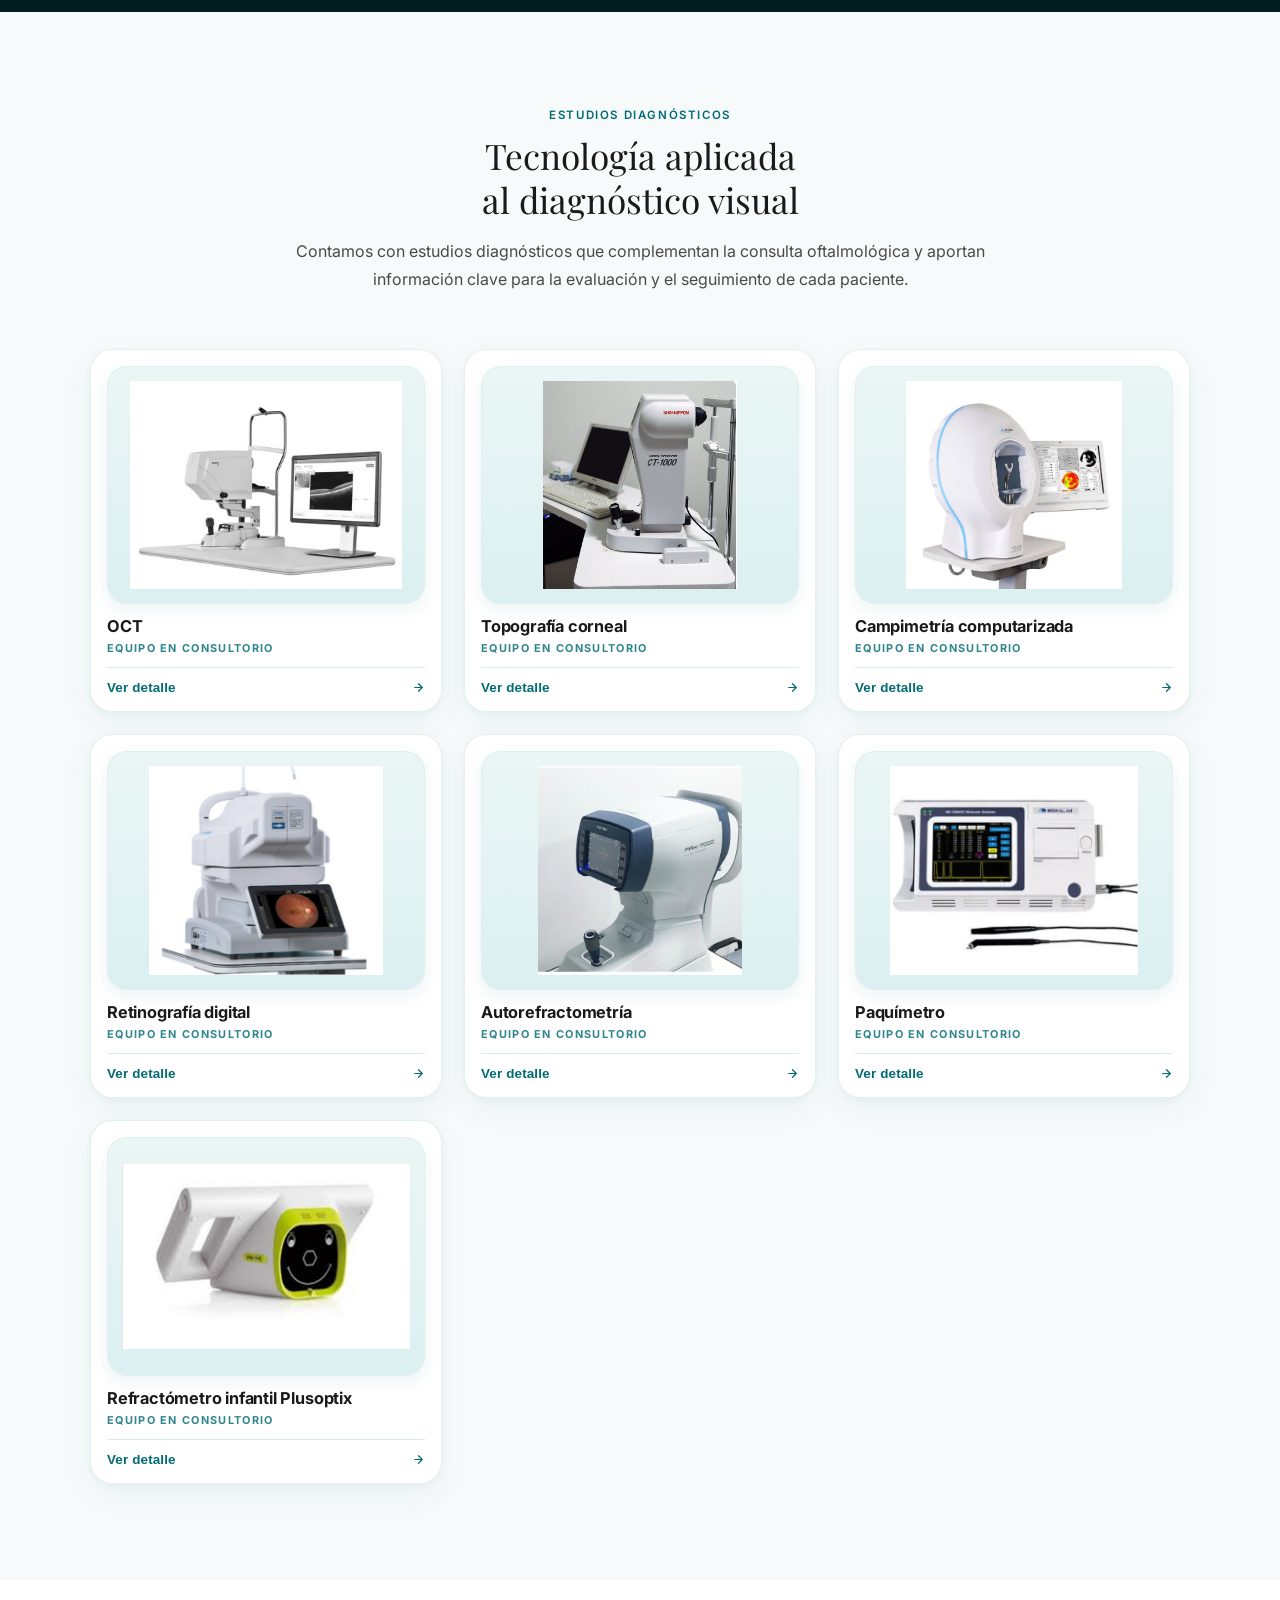
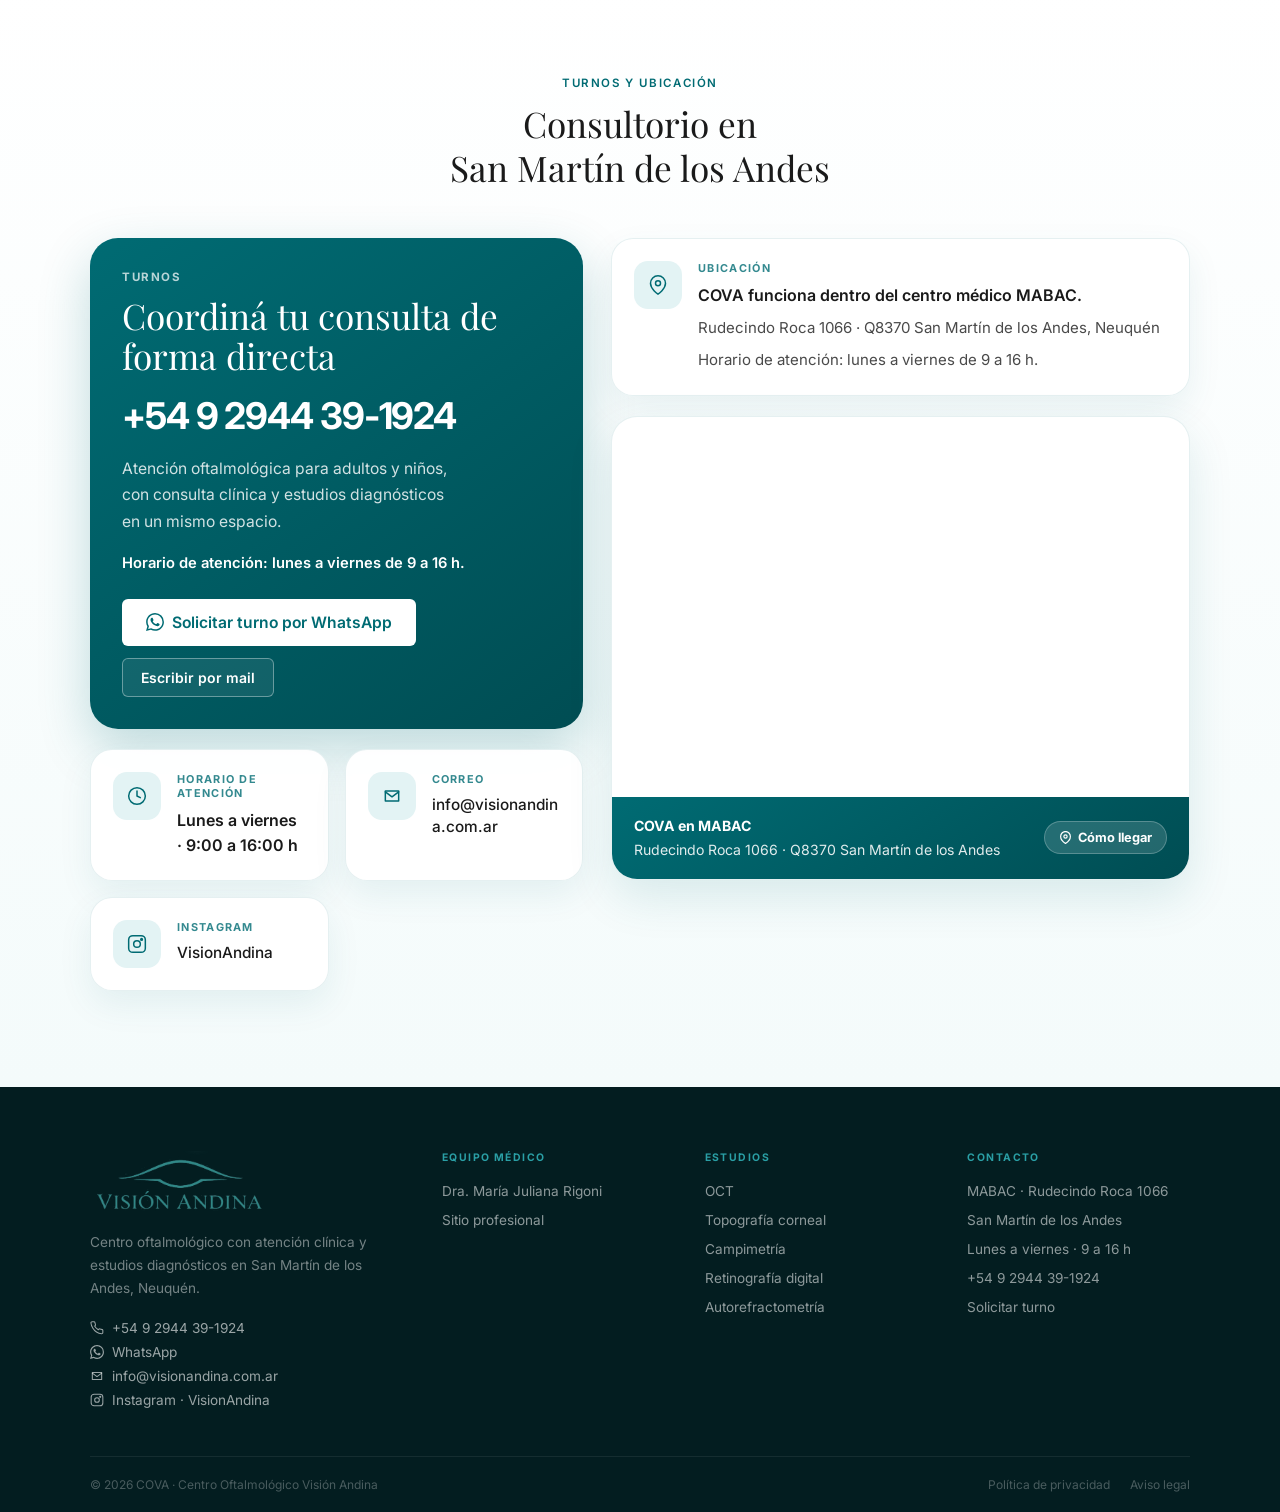
==== commit 7c7f07b9: "Remove Junin section and page" ====
--- a/index.html
+++ b/index.html
@@ -19,7 +19,6 @@
       <nav class="pv-nav" aria-label="Navegación principal">
         <a href="#equipo">Equipo</a>
         <a href="#estudios">Estudios</a>
-        <a href="./junin/">Junín</a>
         <a href="#contacto">Contacto</a>
       </nav>
       <div class="pv-header__actions">
@@ -34,7 +33,6 @@
   <nav class="pv-mobile-menu" id="mobileMenu" aria-label="Menú móvil">
     <a href="#equipo" onclick="closeMenu()">Equipo</a>
     <a href="#estudios" onclick="closeMenu()">Estudios</a>
-    <a href="./junin/" onclick="closeMenu()">Junín</a>
     <a href="#contacto" onclick="closeMenu()">Contacto</a>
     <a href="https://wa.me/5492944391924?text=Hola%2C%20quisiera%20solicitar%20un%20turno" class="btn-primary" target="_blank" rel="noopener" onclick="closeMenu()">Solicitar turno</a>
   </nav>
@@ -203,27 +201,6 @@
       </div>
 
     </section>
-
-    <section class="pv-junin-spotlight" aria-labelledby="junin-heading">
-      <div class="pv-junin-spotlight__inner">
-        <div class="pv-junin-spotlight__copy">
-          <p class="pv-section-eyebrow">Estudios en Junín</p>
-          <h2 class="pv-section-heading" id="junin-heading">Una página aparte<br>para Junín de los Andes</h2>
-          <p class="pv-section-lead">También realizamos estudios oftalmológicos en Junín de los Andes. Para que la información no se mezcle con la sede principal, dejamos una página específica con dirección, mapa y estudios disponibles.</p>
-        </div>
-
-        <article class="pv-junin-spotlight__card">
-          <span class="pv-junin-spotlight__label">Dirección</span>
-          <p class="pv-junin-spotlight__address">Cnel. Suárez 120 · Q8371 Junín de los Andes, Neuquén</p>
-          <p class="pv-junin-spotlight__note">Consultá la sede, el mapa y los estudios que realizamos en Junín desde una página separada.</p>
-          <div class="pv-junin-spotlight__actions">
-            <a href="./junin/" class="btn-primary">Ver estudios en Junín</a>
-            <a href="https://www.google.com/maps/search/?api=1&amp;query=Cnel.%20Su%C3%A1rez%20120%2C%20Q8371%20Jun%C3%ADn%20de%20los%20Andes%2C%20Neuqu%C3%A9n" target="_blank" rel="noopener" class="btn-outline btn-outline-light">Cómo llegar</a>
-          </div>
-        </article>
-      </div>
-    </section>
-
     <div class="pv-modal" id="studyModal" aria-hidden="true">
       <div class="pv-modal__backdrop" data-close-modal></div>
       <div class="pv-modal__dialog" role="dialog" aria-modal="true" aria-labelledby="studyModalTitle">
@@ -337,7 +314,6 @@
           <a href="#estudios">Campimetría</a>
           <a href="#estudios">Retinografía digital</a>
           <a href="#estudios">Autorefractometría</a>
-          <a href="./junin/">Estudios en Junín</a>
         </div>
 
         <div class="pv-footer__col">
--- a/styles.css
+++ b/styles.css
@@ -950,173 +950,6 @@
   white-space: pre-line;
 }
 
-.pv-junin-spotlight {
-  padding: 0 24px 96px;
-}
-
-.pv-junin-spotlight__inner {
-  max-width: 1100px;
-  margin: 0 auto;
-  display: grid;
-  grid-template-columns: minmax(0, 1.15fr) minmax(320px, 0.85fr);
-  gap: 28px;
-  align-items: end;
-  padding: 34px;
-  border-radius: 30px;
-  background: linear-gradient(135deg, #eef7f6 0%, #ffffff 55%, #edf5f4 100%);
-  border: 1px solid rgba(var(--brand-rgb), 0.12);
-  box-shadow: 0 20px 50px rgba(var(--brand-rgb), 0.08);
-}
-
-.pv-junin-spotlight__copy .pv-section-eyebrow,
-.pv-junin-overview__card .pv-section-eyebrow {
-  color: var(--brand-primary);
-}
-
-.pv-junin-spotlight__copy .pv-section-heading,
-.pv-junin-overview__card .pv-section-heading {
-  color: var(--text-dark);
-}
-
-.pv-junin-spotlight__copy .pv-section-lead,
-.pv-junin-overview__card .pv-section-lead {
-  margin-bottom: 0;
-  color: var(--text-mid);
-}
-
-.pv-junin-spotlight__card,
-.pv-junin-overview__card {
-  border-radius: 28px;
-  border: 1px solid rgba(var(--brand-rgb), 0.12);
-  box-shadow: 0 18px 46px rgba(var(--brand-rgb), 0.1);
-}
-
-.pv-junin-spotlight__card {
-  padding: 28px;
-  background: linear-gradient(145deg, var(--brand-primary), var(--brand-dark));
-  color: #fff;
-}
-
-.pv-junin-spotlight__label,
-.pv-junin-overview__detail span {
-  display: inline-block;
-  font-size: 0.72rem;
-  font-weight: 700;
-  letter-spacing: 0.14em;
-  text-transform: uppercase;
-}
-
-.pv-junin-spotlight__label {
-  color: rgba(255, 255, 255, 0.72);
-}
-
-.pv-junin-spotlight__address {
-  margin: 14px 0 10px;
-  font-size: clamp(1.35rem, 2.2vw, 1.8rem);
-  font-weight: 700;
-  line-height: 1.2;
-  color: #fff;
-}
-
-.pv-junin-spotlight__note {
-  margin: 0;
-  font-size: 0.98rem;
-  line-height: 1.7;
-  color: rgba(255, 255, 255, 0.82);
-}
-
-.pv-junin-spotlight__actions,
-.pv-junin-overview__actions {
-  display: flex;
-  flex-wrap: wrap;
-  gap: 12px;
-  margin-top: 22px;
-}
-
-.pv-junin-spotlight__actions .btn-primary {
-  background: #fff;
-  color: var(--brand-primary) !important;
-}
-
-.pv-junin-spotlight__actions .btn-primary:hover {
-  background: var(--brand-light);
-  color: var(--brand-dark) !important;
-}
-
-.pv-junin-hero {
-  position: relative;
-  padding: 128px 24px 78px;
-  overflow: hidden;
-  background:
-    radial-gradient(circle at top left, rgba(var(--brand-accent-rgb), 0.16), transparent 28%),
-    radial-gradient(circle at right center, rgba(var(--brand-rgb), 0.1), transparent 30%),
-    linear-gradient(180deg, #f8fbfa 0%, #eef5f4 100%);
-}
-
-.pv-junin-hero::before {
-  content: "";
-  position: absolute;
-  inset: auto -120px -140px auto;
-  width: 360px;
-  height: 360px;
-  border-radius: 50%;
-  background: rgba(var(--brand-rgb), 0.08);
-  filter: blur(10px);
-}
-
-.pv-junin-hero__inner,
-.pv-junin-overview__inner {
-  max-width: 1100px;
-  margin: 0 auto;
-  position: relative;
-  z-index: 1;
-}
-
-.pv-junin-hero .pv-hero__h1,
-.pv-junin-hero .pv-hero__subtitle,
-.pv-junin-hero .pv-hero__kicker {
-  color: var(--text-dark);
-}
-
-.pv-junin-hero .pv-hero__subtitle {
-  max-width: 60ch;
-  color: var(--text-mid);
-}
-
-.pv-junin-overview {
-  padding: 0 24px 96px;
-}
-
-.pv-junin-overview__inner {
-  display: grid;
-  grid-template-columns: minmax(0, 0.9fr) minmax(0, 1.1fr);
-  gap: 28px;
-  align-items: start;
-}
-
-.pv-junin-overview__card {
-  padding: 30px;
-  background: rgba(255, 255, 255, 0.98);
-}
-
-.pv-junin-overview__details {
-  display: grid;
-  gap: 18px;
-  margin-top: 24px;
-}
-
-.pv-junin-overview__detail span {
-  color: rgba(var(--brand-rgb), 0.8);
-}
-
-.pv-junin-overview__detail p {
-  margin: 8px 0 0;
-  font-size: 1rem;
-  font-weight: 600;
-  line-height: 1.6;
-  color: var(--text-dark);
-}
-
 .pv-contact {
   background: linear-gradient(180deg, #fff 0%, var(--brand-soft) 100%);
   padding: 96px 24px;
@@ -1584,11 +1417,6 @@
 }
 
 @media (max-width: 900px) {
-  .pv-junin-spotlight__inner,
-  .pv-junin-overview__inner {
-    grid-template-columns: 1fr;
-  }
-
   .pv-doctor-card {
     flex-direction: column;
     min-height: unset;
@@ -1691,24 +1519,6 @@
     padding: 64px 20px;
   }
 
-  .pv-junin-hero {
-    padding: 104px 20px 64px;
-  }
-
-  .pv-junin-spotlight {
-    padding: 0 20px 72px;
-  }
-
-  .pv-junin-overview {
-    padding: 0 20px 72px;
-  }
-
-  .pv-junin-spotlight__inner,
-  .pv-junin-spotlight__card,
-  .pv-junin-overview__card {
-    padding: 24px;
-  }
-
   .pv-services__grid {
     grid-template-columns: repeat(2, 1fr);
     gap: 16px;
@@ -1848,20 +1658,6 @@
     justify-content: center;
   }
 
-  .pv-junin-spotlight__actions,
-  .pv-junin-overview__actions {
-    flex-direction: column;
-    align-items: stretch;
-  }
-
-  .pv-junin-spotlight__actions .btn-primary,
-  .pv-junin-spotlight__actions .btn-outline,
-  .pv-junin-overview__actions .btn-primary,
-  .pv-junin-overview__actions .btn-outline {
-    width: 100%;
-    justify-content: center;
-  }
-
   .pv-afeccion-card {
     padding: 14px;
     border-radius: 18px;
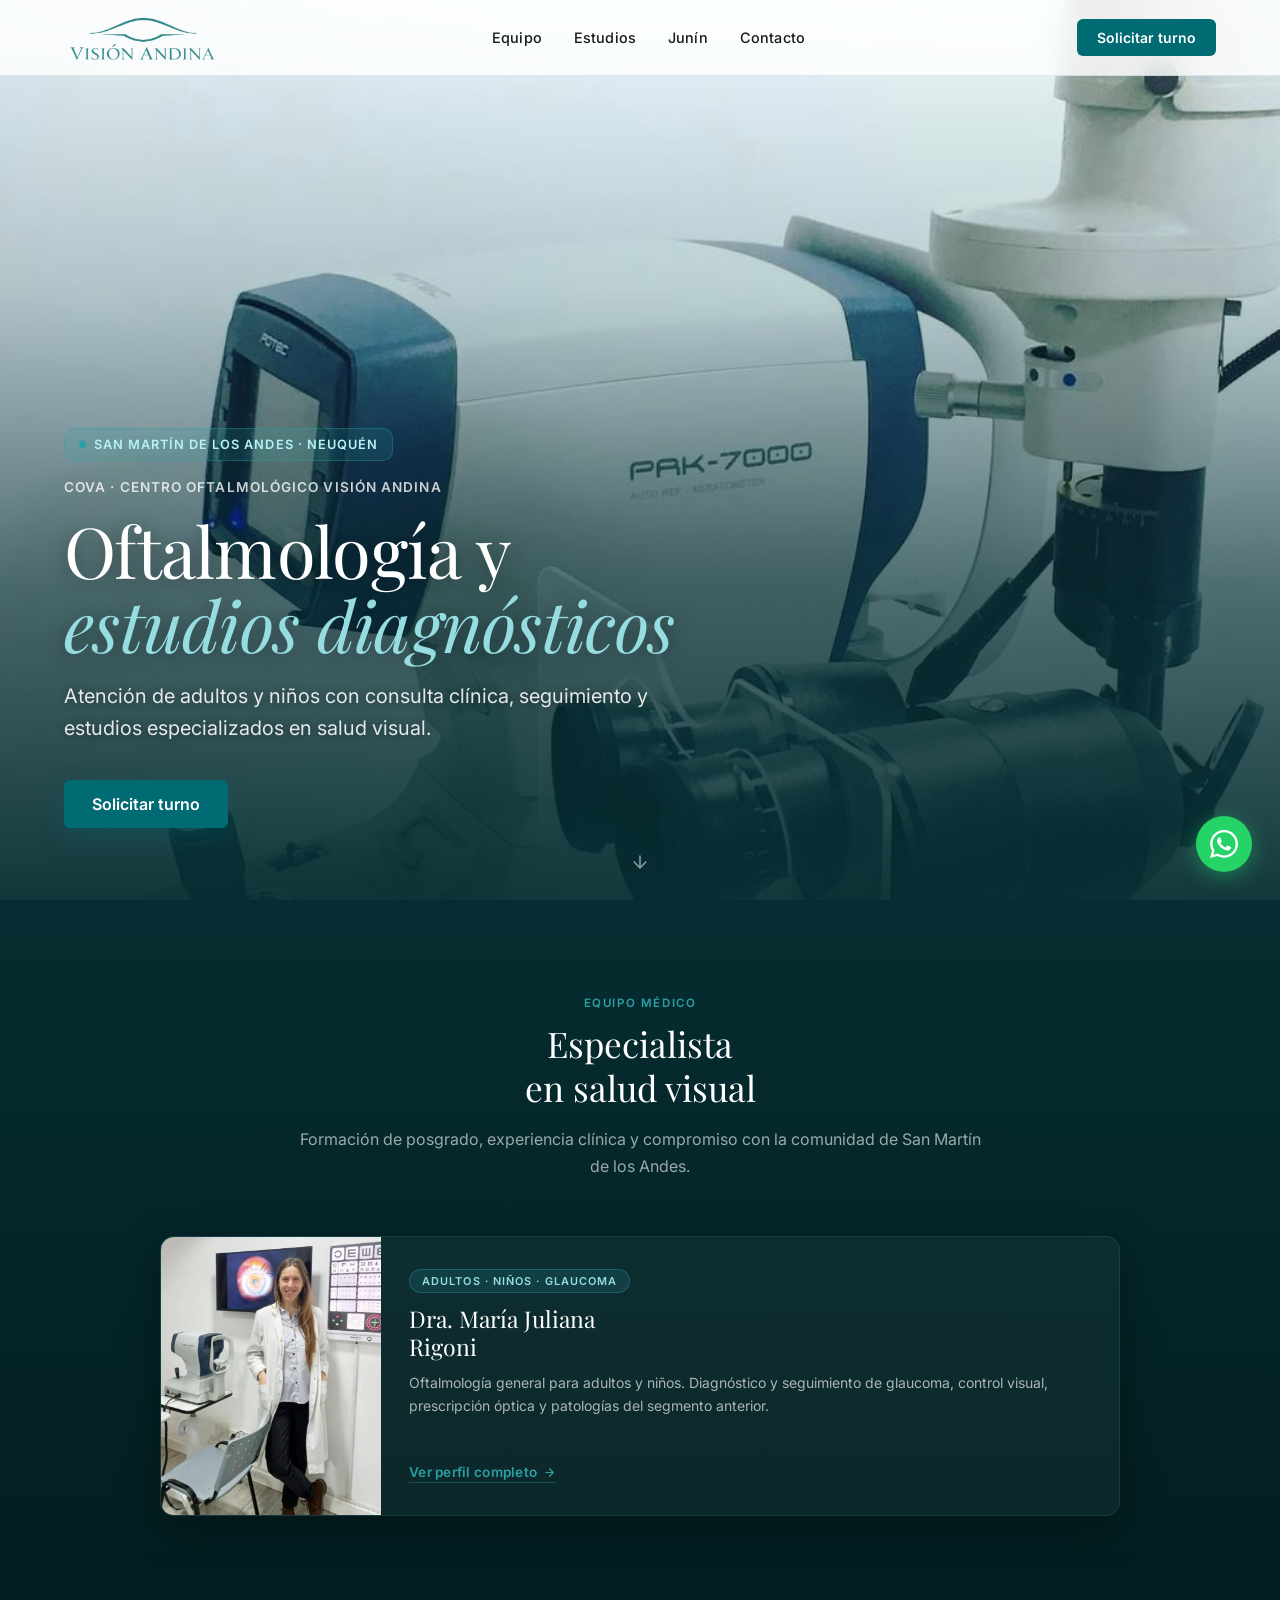
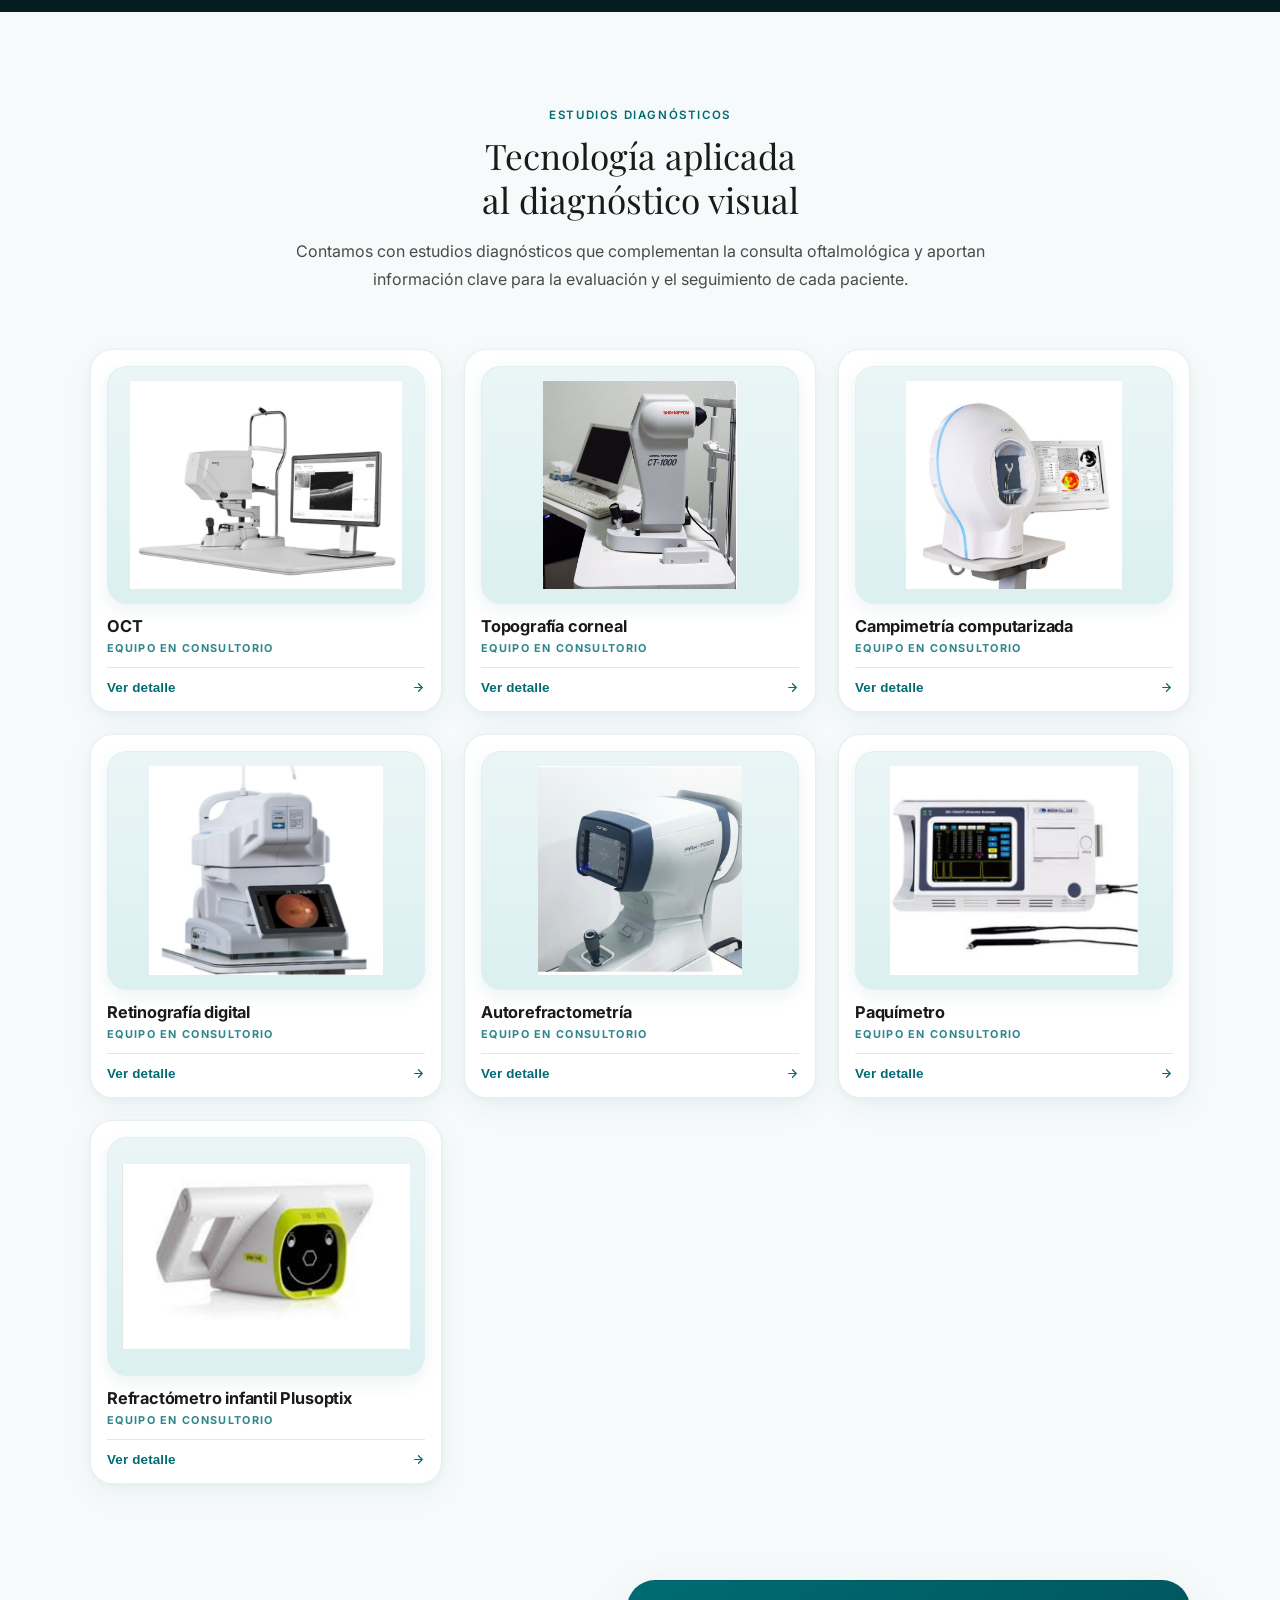
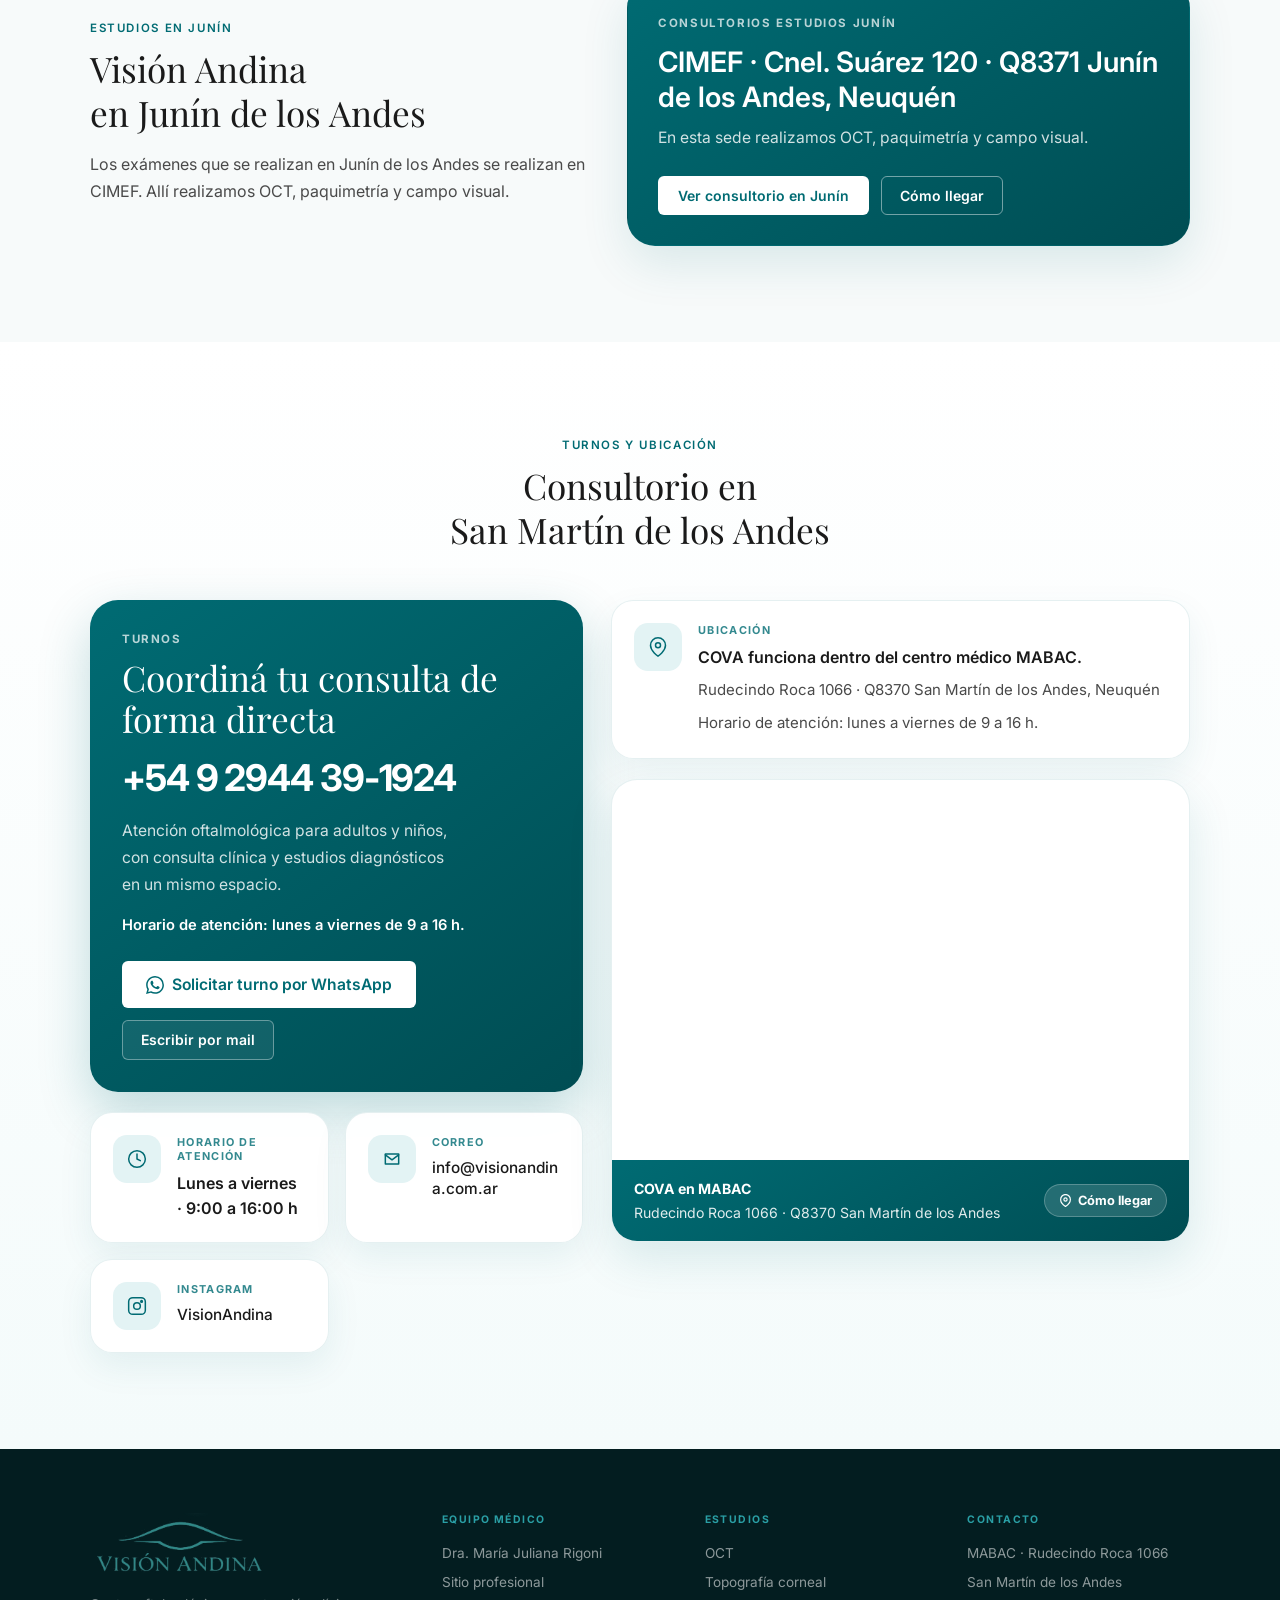
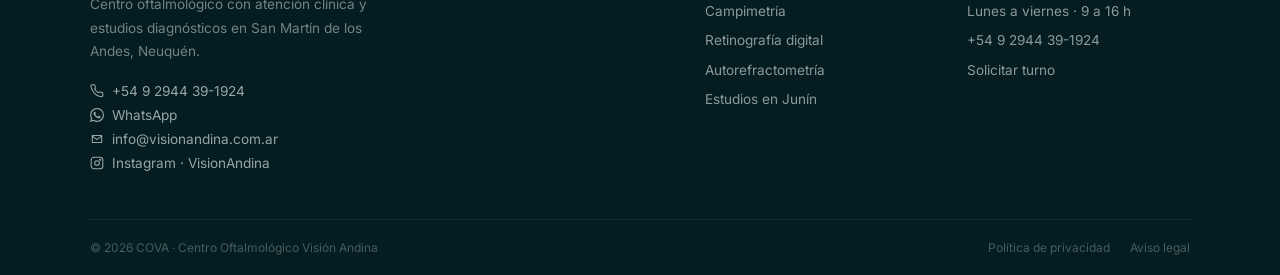
==== commit 7d60e5ee: "Update Rigoni and Junin sites" ====
--- a/index.html
+++ b/index.html
@@ -19,6 +19,7 @@
       <nav class="pv-nav" aria-label="Navegación principal">
         <a href="#equipo">Equipo</a>
         <a href="#estudios">Estudios</a>
+        <a href="./junin/">Junín</a>
         <a href="#contacto">Contacto</a>
       </nav>
       <div class="pv-header__actions">
@@ -33,6 +34,7 @@
   <nav class="pv-mobile-menu" id="mobileMenu" aria-label="Menú móvil">
     <a href="#equipo" onclick="closeMenu()">Equipo</a>
     <a href="#estudios" onclick="closeMenu()">Estudios</a>
+    <a href="./junin/" onclick="closeMenu()">Junín</a>
     <a href="#contacto" onclick="closeMenu()">Contacto</a>
     <a href="https://wa.me/5492944391924?text=Hola%2C%20quisiera%20solicitar%20un%20turno" class="btn-primary" target="_blank" rel="noopener" onclick="closeMenu()">Solicitar turno</a>
   </nav>
@@ -200,6 +202,26 @@
         </article>
       </div>
 
+    </section>
+
+    <section class="pv-junin-spotlight" aria-labelledby="junin-heading">
+      <div class="pv-junin-spotlight__inner">
+        <div class="pv-junin-spotlight__copy">
+          <p class="pv-section-eyebrow">Estudios en Junín</p>
+          <h2 class="pv-section-heading" id="junin-heading">Visión Andina<br>en Junín de los Andes</h2>
+          <p class="pv-section-lead">Los exámenes que se realizan en Junín de los Andes se realizan en CIMEF. Allí realizamos OCT, paquimetría y campo visual.</p>
+        </div>
+
+        <article class="pv-junin-spotlight__card">
+          <span class="pv-junin-spotlight__label">Consultorios estudios Junín</span>
+          <p class="pv-junin-spotlight__address">CIMEF · Cnel. Suárez 120 · Q8371 Junín de los Andes, Neuquén</p>
+          <p class="pv-junin-spotlight__note">En esta sede realizamos OCT, paquimetría y campo visual.</p>
+          <div class="pv-junin-spotlight__actions">
+            <a href="./junin/" class="btn-primary">Ver consultorio en Junín</a>
+            <a href="https://www.google.com/maps/search/?api=1&amp;query=CIMEF%20Cnel.%20Su%C3%A1rez%20120%2C%20Q8371%20Jun%C3%ADn%20de%20los%20Andes%2C%20Neuqu%C3%A9n" target="_blank" rel="noopener" class="btn-outline btn-outline-light">Cómo llegar</a>
+          </div>
+        </article>
+      </div>
     </section>
     <div class="pv-modal" id="studyModal" aria-hidden="true">
       <div class="pv-modal__backdrop" data-close-modal></div>
@@ -314,6 +336,7 @@
           <a href="#estudios">Campimetría</a>
           <a href="#estudios">Retinografía digital</a>
           <a href="#estudios">Autorefractometría</a>
+          <a href="./junin/">Estudios en Junín</a>
         </div>
 
         <div class="pv-footer__col">
--- a/styles.css
+++ b/styles.css
@@ -843,6 +843,207 @@
   cursor: pointer;
 }
 
+.pv-junin-spotlight {
+  padding: 0 24px 96px;
+  background: #f7fafa;
+}
+
+.pv-junin-spotlight__inner {
+  max-width: 1100px;
+  margin: 0 auto;
+  display: grid;
+  grid-template-columns: minmax(0, 0.95fr) minmax(0, 1.05fr);
+  gap: 28px;
+  align-items: stretch;
+}
+
+.pv-junin-spotlight__copy {
+  display: flex;
+  flex-direction: column;
+  justify-content: center;
+}
+
+.pv-junin-spotlight__copy .pv-section-eyebrow,
+.pv-junin-overview__card .pv-section-eyebrow {
+  color: var(--brand-primary);
+  text-align: left;
+}
+
+.pv-junin-spotlight__copy .pv-section-heading,
+.pv-junin-overview__card .pv-section-heading {
+  color: var(--text-dark);
+  text-align: left;
+}
+
+.pv-junin-spotlight__copy .pv-section-lead,
+.pv-junin-overview__card .pv-section-lead {
+  margin: 0;
+  color: var(--text-mid);
+  text-align: left;
+}
+
+.pv-junin-spotlight__card,
+.pv-junin-overview__card {
+  border-radius: 28px;
+  border: 1px solid rgba(var(--brand-rgb), 0.12);
+  box-shadow: 0 18px 48px rgba(var(--brand-rgb), 0.12);
+}
+
+.pv-junin-spotlight__card {
+  padding: 30px;
+  background: linear-gradient(145deg, var(--brand-primary), var(--brand-dark));
+  color: #fff;
+}
+
+.pv-junin-spotlight__label,
+.pv-junin-overview__detail span {
+  display: inline-block;
+  font-size: 0.72rem;
+  font-weight: 700;
+  letter-spacing: 0.14em;
+  text-transform: uppercase;
+}
+
+.pv-junin-spotlight__label {
+  color: rgba(255, 255, 255, 0.72);
+}
+
+.pv-junin-spotlight__address {
+  margin: 14px 0 10px;
+  font-size: clamp(1.35rem, 2.2vw, 1.8rem);
+  line-height: 1.25;
+  font-weight: 600;
+}
+
+.pv-junin-spotlight__note {
+  margin: 0;
+  font-size: 0.98rem;
+  line-height: 1.7;
+  color: rgba(255, 255, 255, 0.82);
+}
+
+.pv-junin-spotlight__actions,
+.pv-junin-overview__actions {
+  display: flex;
+  flex-wrap: wrap;
+  gap: 12px;
+  margin-top: 24px;
+}
+
+.pv-junin-spotlight__actions .btn-primary {
+  background: #fff;
+  color: var(--brand-primary) !important;
+}
+
+.pv-junin-spotlight__actions .btn-primary:hover {
+  background: var(--brand-light);
+  color: var(--brand-dark) !important;
+}
+
+.pv-junin-hero {
+  position: relative;
+  padding: 128px 24px 78px;
+  background:
+    radial-gradient(circle at top right, rgba(var(--brand-accent-rgb), 0.18), transparent 32%),
+    linear-gradient(180deg, #f7fafa 0%, #eef7f7 100%);
+}
+
+.pv-junin-hero::before {
+  content: "";
+  position: absolute;
+  inset: 0;
+  background: linear-gradient(180deg, rgba(255, 255, 255, 0.32), rgba(255, 255, 255, 0));
+  pointer-events: none;
+}
+
+.pv-junin-hero__inner,
+.pv-junin-overview__inner {
+  position: relative;
+  z-index: 1;
+  max-width: 1100px;
+  margin: 0 auto;
+}
+
+.pv-junin-hero__inner {
+  display: flex;
+  flex-direction: column;
+  align-items: flex-start;
+}
+
+.pv-junin-hero .pv-hero__tag {
+  color: var(--brand-primary);
+  background: rgba(var(--brand-accent-rgb), 0.1);
+  border-color: rgba(var(--brand-accent-rgb), 0.22);
+}
+
+.pv-junin-hero .pv-hero__kicker,
+.pv-junin-hero .pv-hero__h1,
+.pv-junin-hero .pv-hero__subtitle {
+  color: var(--text-dark);
+  text-shadow: none;
+}
+
+.pv-junin-hero .pv-hero__subtitle {
+  max-width: 62ch;
+  color: var(--text-mid);
+}
+
+.pv-junin-overview {
+  padding: 0 24px 96px;
+  background: linear-gradient(180deg, #eef7f7 0%, #ffffff 100%);
+}
+
+.pv-junin-overview__inner {
+  display: grid;
+  grid-template-columns: minmax(0, 0.9fr) minmax(0, 1.1fr);
+  gap: 28px;
+  align-items: stretch;
+}
+
+.pv-junin-overview__card {
+  display: flex;
+  flex-direction: column;
+  height: 100%;
+  padding: 30px;
+  background: rgba(255, 255, 255, 0.98);
+}
+
+.pv-junin-overview__details {
+  display: grid;
+  gap: 18px;
+  margin-top: 26px;
+}
+
+.pv-junin-overview__detail span {
+  color: rgba(var(--brand-rgb), 0.8);
+}
+
+.pv-junin-overview__detail p {
+  margin: 8px 0 0;
+  font-size: 1rem;
+  line-height: 1.65;
+  color: var(--text-dark);
+}
+
+.pv-junin-overview .pv-contact__map-panel {
+  height: 100%;
+}
+
+.pv-junin-overview .pv-contact__location-card {
+  flex-shrink: 0;
+}
+
+.pv-junin-overview .pv-contact__map-wrap {
+  flex: 1;
+  min-height: 0;
+}
+
+.pv-junin-overview .pv-contact__map {
+  flex: 1;
+  height: auto;
+  min-height: 280px;
+}
+
 @media (min-width: 1025px) {
   .pv-services__grid {
     grid-template-columns: repeat(6, minmax(0, 1fr));
@@ -1453,6 +1654,11 @@
   .pv-contact__map {
     height: 320px;
   }
+
+  .pv-junin-spotlight__inner,
+  .pv-junin-overview__inner {
+    grid-template-columns: 1fr;
+  }
 }
 
 @media (max-width: 768px) {
@@ -1519,6 +1725,20 @@
     padding: 64px 20px;
   }
 
+  .pv-junin-hero {
+    padding: 104px 20px 64px;
+  }
+
+  .pv-junin-spotlight,
+  .pv-junin-overview {
+    padding: 0 20px 72px;
+  }
+
+  .pv-junin-spotlight__card,
+  .pv-junin-overview__card {
+    padding: 24px;
+  }
+
   .pv-services__grid {
     grid-template-columns: repeat(2, 1fr);
     gap: 16px;
@@ -1658,6 +1878,20 @@
     justify-content: center;
   }
 
+  .pv-junin-spotlight__actions,
+  .pv-junin-overview__actions {
+    flex-direction: column;
+    align-items: stretch;
+  }
+
+  .pv-junin-spotlight__actions .btn-primary,
+  .pv-junin-spotlight__actions .btn-outline,
+  .pv-junin-overview__actions .btn-primary,
+  .pv-junin-overview__actions .btn-outline {
+    width: 100%;
+    justify-content: center;
+  }
+
   .pv-afeccion-card {
     padding: 14px;
     border-radius: 18px;
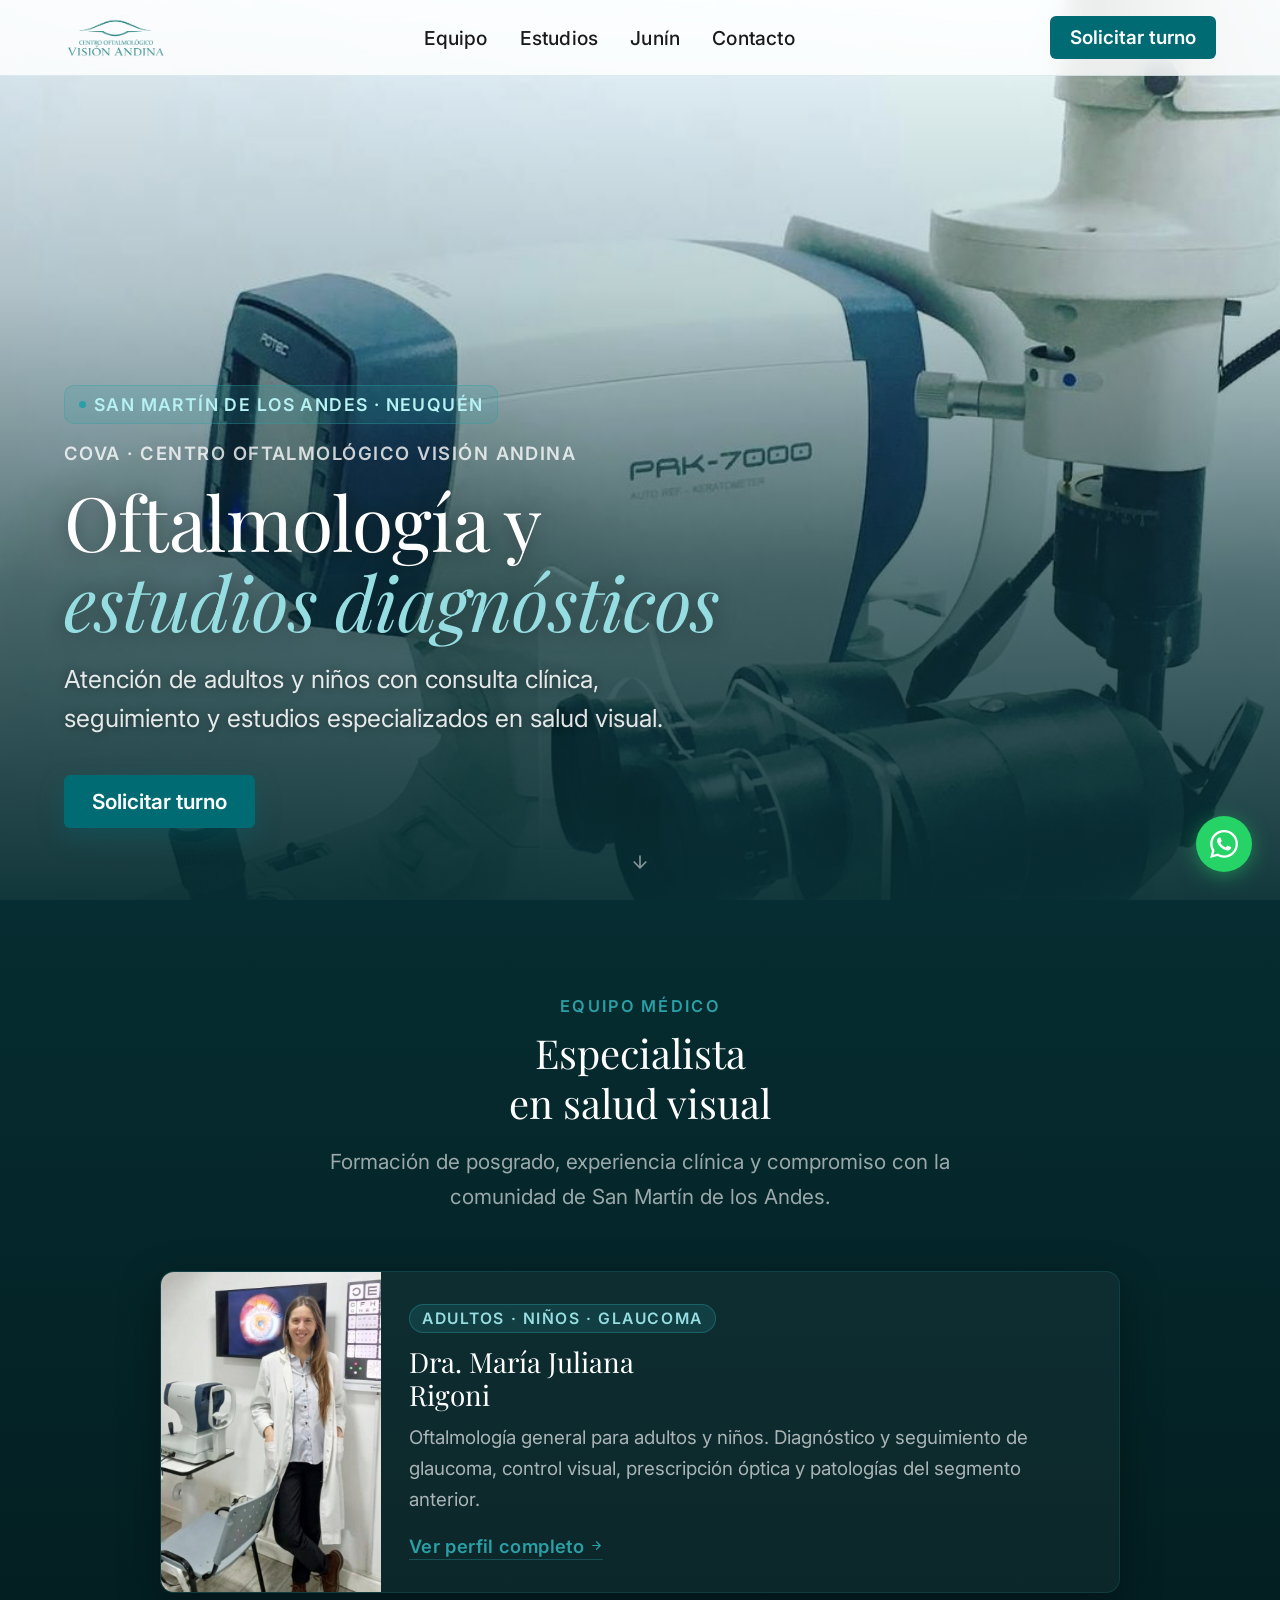
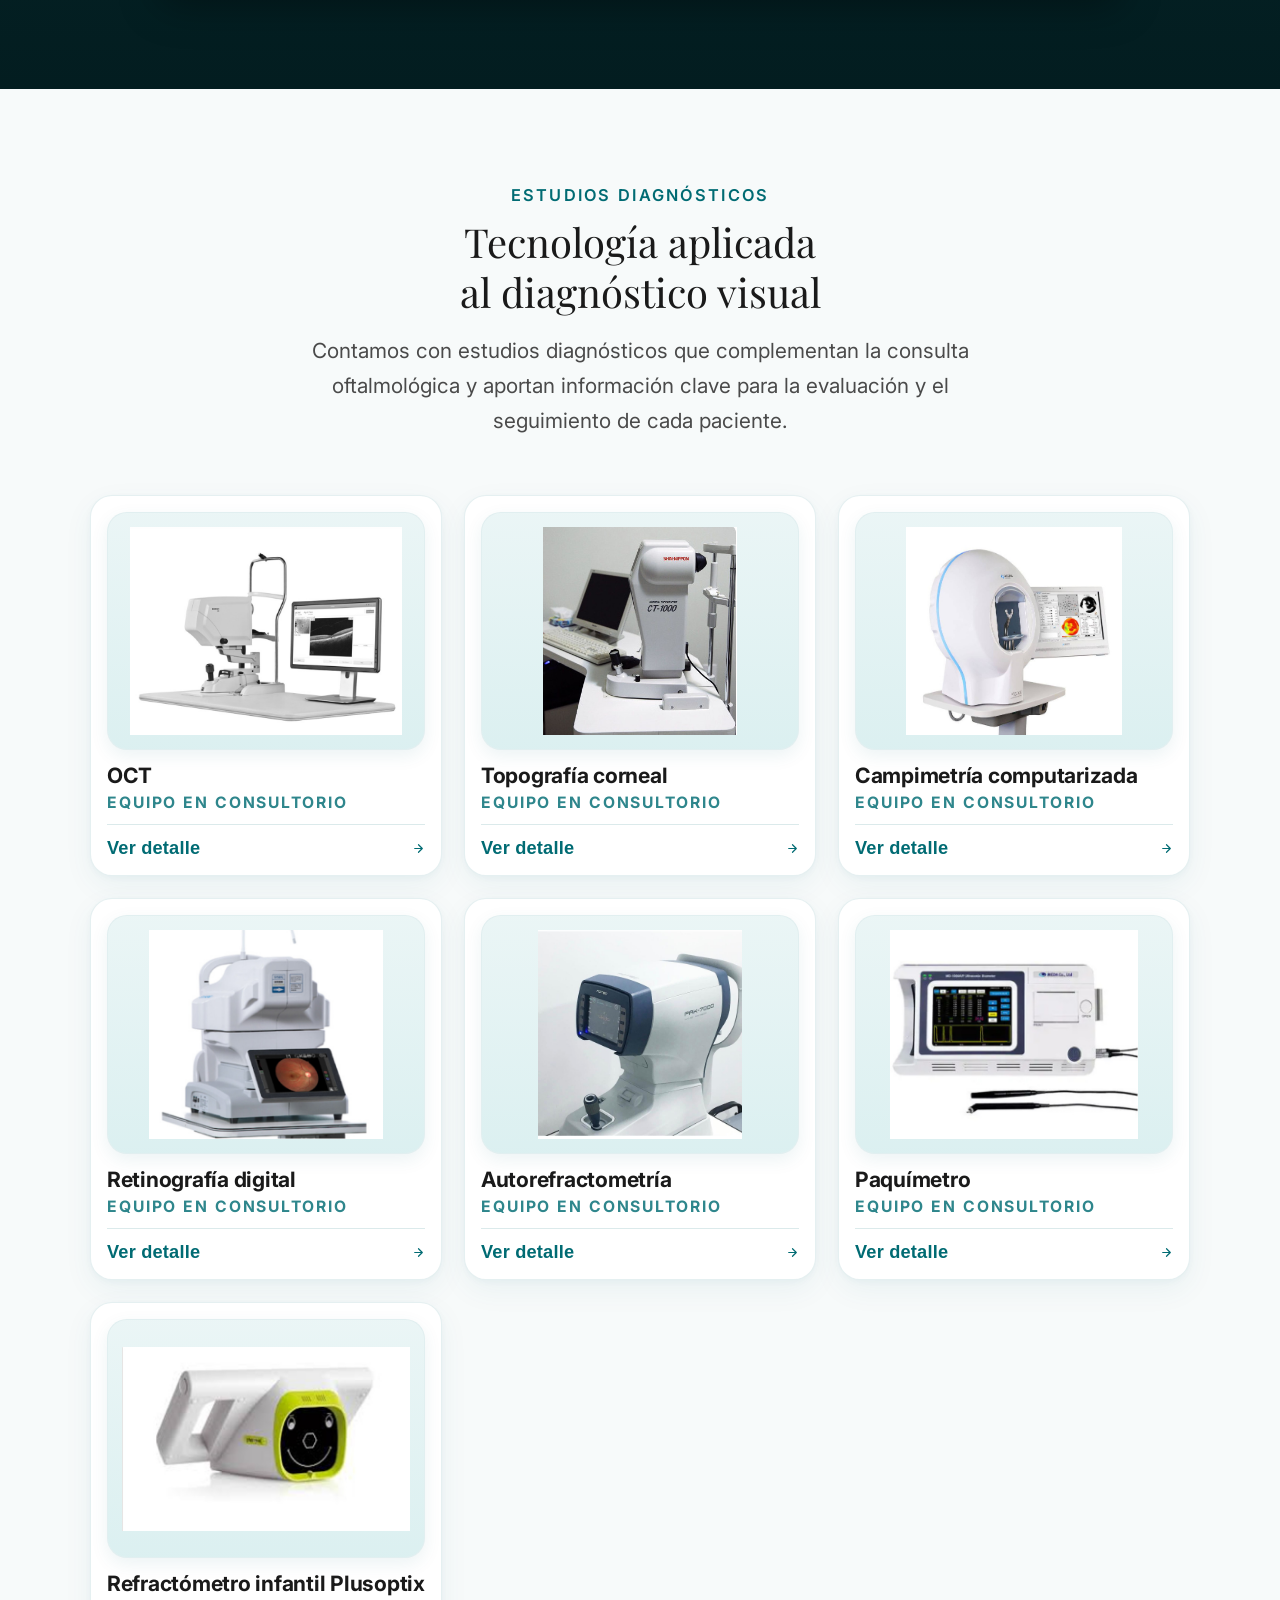
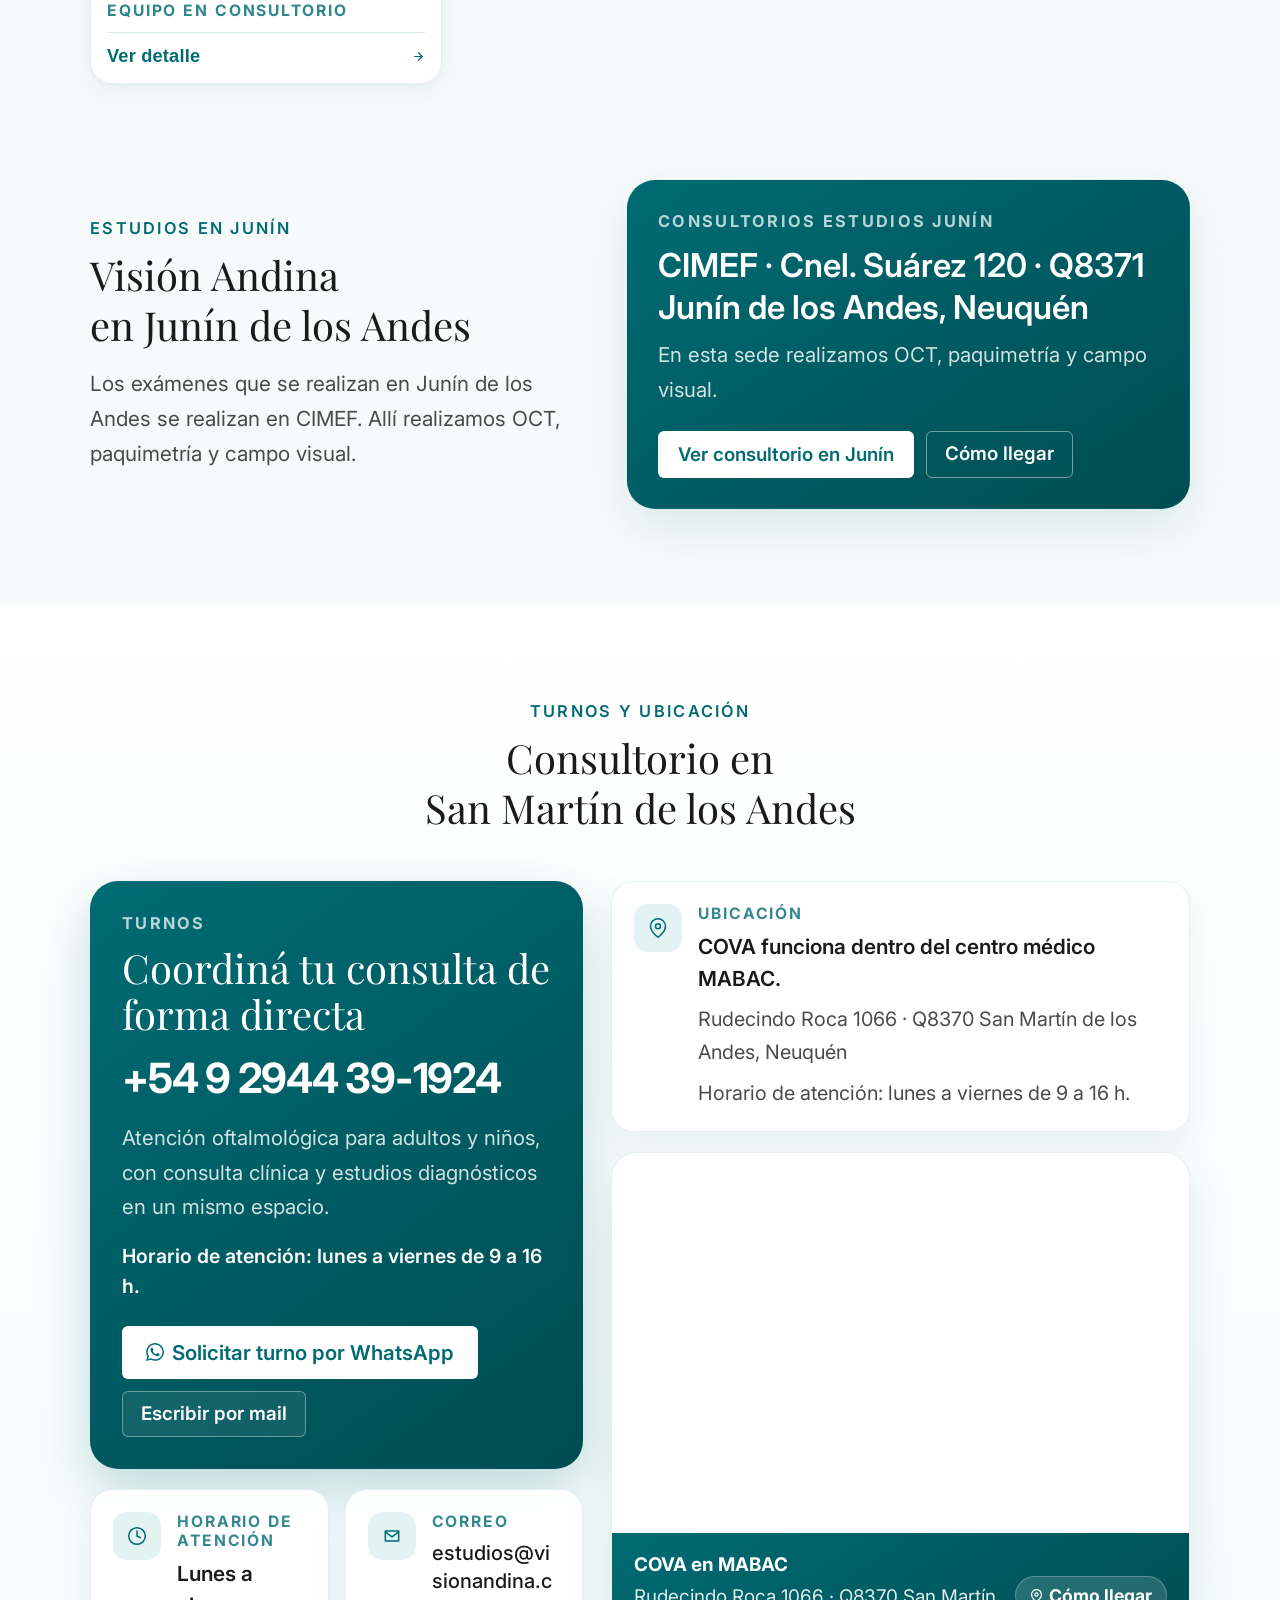
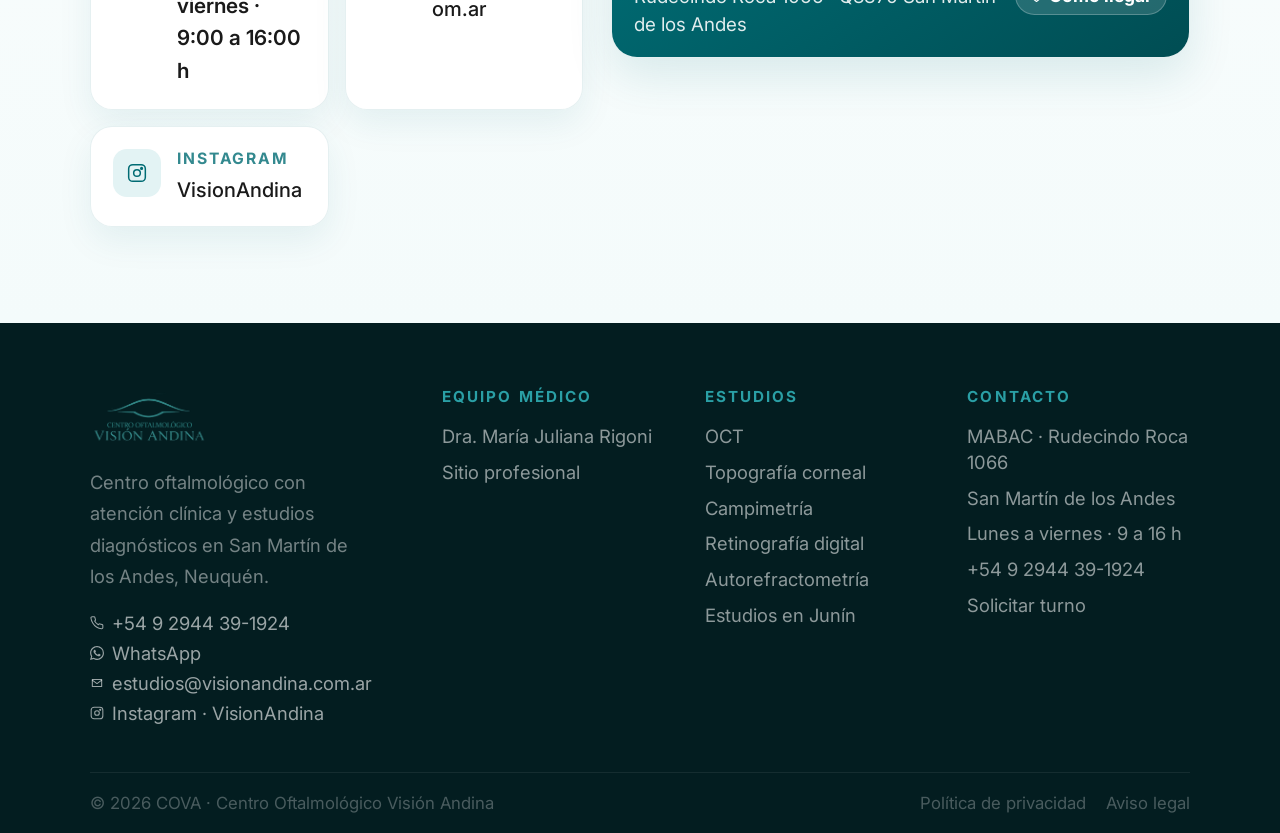
==== commit 2bd94901: "Update COVA site assets and mobile styling" ====
--- a/index.html
+++ b/index.html
@@ -14,7 +14,7 @@
   <header class="pv-header" role="banner">
     <div class="pv-header__inner">
       <a href="#inicio" class="pv-logo" aria-label="COVA — Inicio">
-        <img class="pv-logo__image" src="./imgs%20COVA/visionAndinaIsoLogo.png" alt="" loading="eager">
+        <img class="pv-logo__image" src="./assets/images/COVALogoSiglas.png" alt="" loading="eager">
       </a>
       <nav class="pv-nav" aria-label="Navegación principal">
         <a href="#equipo">Equipo</a>
@@ -44,6 +44,7 @@
       <div class="pv-hero__bg" role="img" aria-label="Equipamiento oftalmológico en COVA">
         <div class="pv-hero__bg-slide active" style="background-image:url('./imgs%20COVA/WhatsApp%20Image%202026-04-07%20at%2011.15.54.jpeg');"></div>
         <div class="pv-hero__bg-slide" style="background-image:url('./imgs%20COVA/WhatsApp%20Image%202026-04-07%20at%2011.15.54%20(1).jpeg');"></div>
+        <div class="pv-hero__bg-slide" style="background-image:url('./imgs%20dra%20rigoni/hero-rigoni.webp');"></div>
       </div>
       <div class="pv-hero__overlay" aria-hidden="true"></div>
       <div class="pv-hero__content">
@@ -249,7 +250,7 @@
             <p class="pv-contact__panel-hours">Horario de atención: lunes a viernes de 9 a 16 h.</p>
             <div class="pv-contact__ctas">
               <a href="https://wa.me/5492944391924?text=Hola%2C%20quisiera%20solicitar%20un%20turno" class="btn-primary" target="_blank" rel="noopener"><svg width="18" height="18" viewBox="0 0 24 24" fill="currentColor" aria-hidden="true"><path d="M17.472 14.382c-.297-.149-1.758-.867-2.03-.967-.273-.099-.471-.148-.67.15-.197.297-.767.966-.94 1.164-.173.199-.347.223-.644.075-.297-.15-1.255-.463-2.39-1.475-.883-.788-1.48-1.761-1.653-2.059-.173-.297-.018-.458.13-.606.134-.133.298-.347.446-.52.149-.174.198-.298.298-.497.099-.198.05-.371-.025-.52-.075-.149-.669-1.612-.916-2.207-.242-.579-.487-.5-.669-.51-.173-.008-.371-.01-.57-.01-.198 0-.52.074-.792.372-.272.297-1.04 1.016-1.04 2.479 0 1.462 1.065 2.875 1.213 3.074.149.198 2.096 3.2 5.077 4.487.709.306 1.262.489 1.694.625.712.227 1.36.195 1.871.118.571-.085 1.758-.719 2.006-1.413.248-.694.248-1.289.173-1.413-.074-.124-.272-.198-.57-.347m-5.421 7.403h-.004a9.87 9.87 0 01-5.031-1.378l-.361-.214-3.741.982.998-3.648-.235-.374a9.86 9.86 0 01-1.51-5.26c.001-5.45 4.436-9.884 9.888-9.884 2.64 0 5.122 1.03 6.988 2.898a9.825 9.825 0 012.893 6.994c-.003 5.45-4.437 9.884-9.885 9.884m8.413-18.297A11.815 11.815 0 0012.05 0C5.495 0 .16 5.335.157 11.892c0 2.096.547 4.142 1.588 5.945L.057 24l6.305-1.654a11.882 11.882 0 005.683 1.448h.005c6.554 0 11.89-5.335 11.893-11.893a11.821 11.821 0 00-3.48-8.413z"></path></svg>Solicitar turno por WhatsApp</a>
-              <a href="mailto:info@visionandina.com.ar" class="btn-outline btn-outline-light">Escribir por mail</a>
+              <a href="mailto:estudios@visionandina.com.ar" class="btn-outline btn-outline-light">Escribir por mail</a>
             </div>
           </article>
 
@@ -267,7 +268,7 @@
               <div>
                 <span class="pv-contact__detail-label">Correo</span>
                 <div class="pv-contact__detail-links">
-                  <a href="mailto:info@visionandina.com.ar">info@visionandina.com.ar</a>
+                  <a href="mailto:estudios@visionandina.com.ar">estudios@visionandina.com.ar</a>
                 </div>
               </div>
             </article>
@@ -312,13 +313,13 @@
       <div class="pv-footer__top">
         <div class="pv-footer__brand">
           <a href="#inicio" class="pv-footer__brand-lockup" aria-label="COVA — Inicio">
-            <img class="pv-logo__image pv-logo__image--footer" src="./imgs%20COVA/visionAndinaIsoLogo.png" alt="" loading="lazy">
+            <img class="pv-logo__image pv-logo__image--footer" src="./assets/images/COVALogoSiglas.png" alt="" loading="lazy">
           </a>
           <p class="pv-footer__brand-desc">Centro oftalmológico con atención clínica y estudios diagnósticos en San Martín de los Andes, Neuquén.</p>
           <div class="pv-footer__brand-contact">
             <a href="tel:+5492944391924"><svg viewBox="0 0 24 24" fill="none" stroke="currentColor" stroke-width="1.8" stroke-linecap="round" stroke-linejoin="round"><path d="M22 16.92v3a2 2 0 0 1-2.18 2 19.79 19.79 0 0 1-8.63-3.07A19.5 19.5 0 0 1 4.69 12 19.79 19.79 0 0 1 1.61 3.4 2 2 0 0 1 3.6 1.22h3a2 2 0 0 1 2 1.72c.127.96.361 1.903.7 2.81a2 2 0 0 1-.45 2.11L7.91 8.77a16 16 0 0 0 6.29 6.29l.95-.95a2 2 0 0 1 2.11-.45c.907.339 1.85.573 2.81.7A2 2 0 0 1 22 16.92z"></path></svg>+54 9 2944 39-1924</a>
             <a href="https://wa.me/5492944391924?text=Hola%2C%20quisiera%20solicitar%20un%20turno" target="_blank" rel="noopener"><svg viewBox="0 0 24 24" fill="currentColor" style="width:14px;height:14px;flex-shrink:0"><path d="M17.472 14.382c-.297-.149-1.758-.867-2.03-.967-.273-.099-.471-.148-.67.15-.197.297-.767.966-.94 1.164-.173.199-.347.223-.644.075-.297-.15-1.255-.463-2.39-1.475-.883-.788-1.48-1.761-1.653-2.059-.173-.297-.018-.458.13-.606.134-.133.298-.347.446-.52.149-.174.198-.298.298-.497.099-.198.05-.371-.025-.52-.075-.149-.669-1.612-.916-2.207-.242-.579-.487-.5-.669-.51-.173-.008-.371-.01-.57-.01-.198 0-.52.074-.792.372-.272.297-1.04 1.016-1.04 2.479 0 1.462 1.065 2.875 1.213 3.074.149.198 2.096 3.2 5.077 4.487.709.306 1.262.489 1.694.625.712.227 1.36.195 1.871.118.571-.085 1.758-.719 2.006-1.413.248-.694.248-1.289.173-1.413-.074-.124-.272-.198-.57-.347m-5.421 7.403h-.004a9.87 9.87 0 01-5.031-1.378l-.361-.214-3.741.982.998-3.648-.235-.374a9.86 9.86 0 01-1.51-5.26c.001-5.45 4.436-9.884 9.888-9.884 2.64 0 5.122 1.03 6.988 2.898a9.825 9.825 0 012.893 6.994c-.003 5.45-4.437 9.884-9.885 9.884m8.413-18.297A11.815 11.815 0 0012.05 0C5.495 0 .16 5.335.157 11.892c0 2.096.547 4.142 1.588 5.945L.057 24l6.305-1.654a11.882 11.882 0 005.683 1.448h.005c6.554 0 11.89-5.335 11.893-11.893a11.821 11.821 0 00-3.48-8.413z"></path></svg>WhatsApp</a>
-            <a href="mailto:info@visionandina.com.ar"><svg viewBox="0 0 24 24" fill="none" stroke="currentColor" stroke-width="1.8" stroke-linecap="round" stroke-linejoin="round"><path d="M4 6h16v12H4z"></path><path d="m4 7 8 6 8-6"></path></svg>info@visionandina.com.ar</a>
+            <a href="mailto:estudios@visionandina.com.ar"><svg viewBox="0 0 24 24" fill="none" stroke="currentColor" stroke-width="1.8" stroke-linecap="round" stroke-linejoin="round"><path d="M4 6h16v12H4z"></path><path d="m4 7 8 6 8-6"></path></svg>estudios@visionandina.com.ar</a>
             <a href="https://www.instagram.com/centrovisionandina?igsh=bHh6aDZhdWwwMnI=" target="_blank" rel="noopener"><svg viewBox="0 0 24 24" fill="none" stroke="currentColor" stroke-width="1.8" stroke-linecap="round" stroke-linejoin="round"><rect x="2" y="2" width="20" height="20" rx="5"></rect><circle cx="12" cy="12" r="4"></circle><circle cx="17.5" cy="6.5" r="1"></circle></svg>Instagram · VisionAndina</a>
           </div>
         </div>
--- a/styles.css
+++ b/styles.css
@@ -88,7 +88,7 @@
   border-radius: 999px;
   background: linear-gradient(135deg, var(--brand-primary), var(--brand-accent));
   color: #fff;
-  font-size: 0.86rem;
+  font-size: 1.16rem;
   font-weight: 700;
   letter-spacing: 0.12em;
 }
@@ -101,7 +101,7 @@
 }
 
 .pv-logo__text strong {
-  font-size: 0.8rem;
+  font-size: 1.1rem;
   font-weight: 700;
   letter-spacing: 0.08em;
   text-transform: uppercase;
@@ -109,7 +109,7 @@
 
 .pv-logo__text span {
   font-family: 'Playfair Display', Georgia, serif;
-  font-size: 1.25rem;
+  font-size: 1.55rem;
   line-height: 1;
 }
 
@@ -120,7 +120,7 @@
 }
 
 .pv-nav a {
-  font-size: 0.9rem;
+  font-size: 1.2rem;
   font-weight: 500;
   color: var(--text-dark);
   text-decoration: none;
@@ -144,7 +144,7 @@
   gap: 8px;
   background: var(--brand-primary);
   color: #fff !important;
-  font-size: 0.875rem;
+  font-size: 1.175rem;
   font-weight: 600;
   padding: 10px 20px;
   border-radius: var(--radius-btn);
@@ -167,7 +167,7 @@
   gap: 8px !important;
   background: transparent !important;
   color: var(--brand-primary) !important;
-  font-size: 0.875rem !important;
+  font-size: 1.175rem !important;
   font-weight: 600 !important;
   padding: 9px 18px !important;
   border-radius: var(--radius-btn) !important;
@@ -253,7 +253,7 @@
 }
 
 .pv-mobile-menu a {
-  font-size: 1rem;
+  font-size: 1.3rem;
   font-weight: 500;
   color: var(--text-dark);
   text-decoration: none;
@@ -273,7 +273,7 @@
 .pv-mobile-menu .btn-primary {
   margin-top: 16px;
   justify-content: center;
-  font-size: 1rem;
+  font-size: 1.3rem;
   padding: 13px 20px;
 }
 
@@ -330,7 +330,7 @@
   background: rgba(var(--brand-accent-rgb), 0.16);
   border: 1px solid rgba(var(--brand-accent-rgb), 0.36);
   color: #b6f1f3;
-  font-size: 0.8rem;
+  font-size: 1.1rem;
   font-weight: 600;
   letter-spacing: 0.08em;
   text-transform: uppercase;
@@ -350,7 +350,7 @@
 
 .pv-hero__kicker {
   color: rgba(255, 255, 255, 0.78);
-  font-size: 0.85rem;
+  font-size: 1.15rem;
   font-weight: 600;
   letter-spacing: 0.08em;
   text-transform: uppercase;
@@ -359,7 +359,7 @@
 
 .pv-hero__h1 {
   font-family: 'Playfair Display', Georgia, serif;
-  font-size: clamp(2.6rem, 5.5vw, 4.4rem);
+  font-size: clamp(2.9rem, calc(5.5vw + 0.3rem), 4.7rem);
   font-weight: 400;
   line-height: 1.06;
   color: #fff;
@@ -375,7 +375,7 @@
 }
 
 .pv-hero__subtitle {
-  font-size: clamp(1.05rem, 2vw, 1.25rem);
+  font-size: clamp(1.35rem, calc(2vw + 0.3rem), 1.55rem);
   font-weight: 400;
   line-height: 1.6;
   color: rgba(255, 255, 255, 0.88);
@@ -392,7 +392,7 @@
 }
 
 .pv-hero__ctas .btn-primary {
-  font-size: 1rem;
+  font-size: 1.3rem;
   padding: 14px 28px;
   box-shadow: 0 10px 26px rgba(var(--brand-rgb), 0.32);
 }
@@ -408,7 +408,7 @@
   align-items: center;
   gap: 6px;
   color: rgba(255, 255, 255, 0.5);
-  font-size: 0.7rem;
+  font-size: 1rem;
   letter-spacing: 0.1em;
   text-transform: uppercase;
   animation: bounce 2s infinite;
@@ -432,7 +432,7 @@
 
 .pv-section-eyebrow {
   text-align: center;
-  font-size: 0.72rem;
+  font-size: 1.02rem;
   font-weight: 600;
   letter-spacing: 0.14em;
   text-transform: uppercase;
@@ -442,7 +442,7 @@
 
 .pv-section-heading {
   font-family: 'Playfair Display', Georgia, serif;
-  font-size: clamp(1.6rem, 3vw, 2.2rem);
+  font-size: clamp(1.9rem, calc(3vw + 0.3rem), 2.5rem);
   font-weight: 400;
   color: #fff;
   text-align: center;
@@ -456,7 +456,7 @@
 
 .pv-section-lead {
   text-align: center;
-  font-size: 1rem;
+  font-size: 1.3rem;
   line-height: 1.7;
   color: rgba(255, 255, 255, 0.6);
   max-width: 700px;
@@ -521,7 +521,7 @@
   background: rgba(var(--brand-accent-rgb), 0.16);
   border: 1px solid rgba(var(--brand-accent-rgb), 0.38);
   color: var(--brand-highlight);
-  font-size: 0.68rem;
+  font-size: 0.98rem;
   font-weight: 600;
   letter-spacing: 0.1em;
   text-transform: uppercase;
@@ -533,7 +533,7 @@
 
 .pv-doctor-card__name {
   font-family: 'Playfair Display', Georgia, serif;
-  font-size: clamp(1.3rem, 1.8vw, 1.6rem);
+  font-size: clamp(1.6rem, calc(1.8vw + 0.3rem), 1.9rem);
   font-weight: 400;
   color: #fff;
   line-height: 1.2;
@@ -541,7 +541,7 @@
 }
 
 .pv-doctor-card__areas {
-  font-size: 0.875rem;
+  font-size: 1.175rem;
   color: rgba(255, 255, 255, 0.65);
   line-height: 1.65;
   margin-bottom: 20px;
@@ -553,7 +553,7 @@
   align-items: center;
   gap: 6px;
   color: var(--brand-accent);
-  font-size: 0.85rem;
+  font-size: 1.15rem;
   font-weight: 600;
   text-decoration: none;
   letter-spacing: 0.02em;
@@ -683,7 +683,7 @@
   border-radius: 999px;
   background: rgba(255, 255, 255, 0.88);
   color: var(--brand-dark);
-  font-size: 0.68rem;
+  font-size: 0.98rem;
   font-weight: 700;
   letter-spacing: 0.08em;
   text-transform: uppercase;
@@ -707,7 +707,7 @@
 }
 
 .pv-study-card__eyebrow {
-  font-size: 0.68rem;
+  font-size: 0.98rem;
   font-weight: 700;
   letter-spacing: 0.12em;
   text-transform: uppercase;
@@ -763,7 +763,7 @@
 }
 
 .pv-afeccion-name {
-  font-size: 1.02rem;
+  font-size: 1.32rem;
   font-weight: 700;
   color: var(--text-dark);
   line-height: 1.3;
@@ -773,7 +773,7 @@
 }
 
 .pv-afeccion-desc {
-  font-size: 0.94rem;
+  font-size: 1.24rem;
   color: #335457;
   line-height: 1.68;
   margin-bottom: 18px;
@@ -783,7 +783,7 @@
   display: inline-flex;
   align-items: center;
   gap: 7px;
-  font-size: 0.84rem;
+  font-size: 1.14rem;
   font-weight: 700;
   color: var(--brand-primary);
   letter-spacing: 0.01em;
@@ -819,7 +819,7 @@
 }
 
 .pv-services__note p {
-  font-size: 0.95rem;
+  font-size: 1.25rem;
   line-height: 1.7;
   color: var(--text-mid);
 }
@@ -898,7 +898,7 @@
 .pv-junin-spotlight__label,
 .pv-junin-overview__detail span {
   display: inline-block;
-  font-size: 0.72rem;
+  font-size: 1.02rem;
   font-weight: 700;
   letter-spacing: 0.14em;
   text-transform: uppercase;
@@ -910,14 +910,14 @@
 
 .pv-junin-spotlight__address {
   margin: 14px 0 10px;
-  font-size: clamp(1.35rem, 2.2vw, 1.8rem);
+  font-size: clamp(1.65rem, calc(2.2vw + 0.3rem), 2.1rem);
   line-height: 1.25;
   font-weight: 600;
 }
 
 .pv-junin-spotlight__note {
   margin: 0;
-  font-size: 0.98rem;
+  font-size: 1.28rem;
   line-height: 1.7;
   color: rgba(255, 255, 255, 0.82);
 }
@@ -1020,7 +1020,7 @@
 
 .pv-junin-overview__detail p {
   margin: 8px 0 0;
-  font-size: 1rem;
+  font-size: 1.3rem;
   line-height: 1.65;
   color: var(--text-dark);
 }
@@ -1106,14 +1106,14 @@
   border-radius: 999px;
   background: var(--brand-soft);
   color: var(--brand-dark);
-  font-size: 1.5rem;
+  font-size: 1.8rem;
   line-height: 1;
   cursor: pointer;
 }
 
 .pv-modal__eyebrow {
   color: var(--brand-primary);
-  font-size: 0.78rem;
+  font-size: 1.08rem;
   font-weight: 700;
   letter-spacing: 0.14em;
   text-transform: uppercase;
@@ -1122,7 +1122,7 @@
 
 .pv-modal__title {
   font-family: 'Playfair Display', Georgia, serif;
-  font-size: clamp(1.6rem, 2vw, 2rem);
+  font-size: clamp(1.9rem, calc(2vw + 0.3rem), 2.3rem);
   line-height: 1.15;
   color: var(--brand-dark);
   margin-bottom: 16px;
@@ -1145,7 +1145,7 @@
 }
 
 .pv-modal__body {
-  font-size: 1rem;
+  font-size: 1.3rem;
   line-height: 1.7;
   color: var(--text-mid);
   white-space: pre-line;
@@ -1189,7 +1189,7 @@
 }
 
 .pv-contact__panel-kicker {
-  font-size: 0.72rem;
+  font-size: 1.02rem;
   font-weight: 700;
   letter-spacing: 0.14em;
   text-transform: uppercase;
@@ -1199,7 +1199,7 @@
 
 .pv-contact__panel-title {
   font-family: 'Playfair Display', Georgia, serif;
-  font-size: clamp(1.7rem, 3vw, 2.2rem);
+  font-size: clamp(2rem, calc(3vw + 0.3rem), 2.5rem);
   font-weight: 400;
   line-height: 1.15;
   margin-bottom: 16px;
@@ -1207,7 +1207,7 @@
 
 .pv-contact__phone {
   display: inline-block;
-  font-size: clamp(1.7rem, 3vw, 2.3rem);
+  font-size: clamp(2rem, calc(3vw + 0.3rem), 2.6rem);
   font-weight: 700;
   color: #fff;
   text-decoration: none;
@@ -1221,14 +1221,14 @@
 
 .pv-contact__panel-copy {
   max-width: 34ch;
-  font-size: 0.98rem;
+  font-size: 1.28rem;
   line-height: 1.7;
   color: rgba(255, 255, 255, 0.82);
 }
 
 .pv-contact__panel-hours {
   margin-top: 16px;
-  font-size: 0.92rem;
+  font-size: 1.22rem;
   font-weight: 600;
   line-height: 1.55;
   color: #fff;
@@ -1243,7 +1243,7 @@
 
 .pv-contact__ctas .btn-primary {
   justify-content: center;
-  font-size: 0.98rem;
+  font-size: 1.28rem;
   padding: 14px 24px;
   background: #fff;
   color: var(--brand-primary) !important;
@@ -1256,7 +1256,7 @@
 
 .pv-contact__ctas .btn-outline {
   justify-content: center;
-  font-size: 0.98rem;
+  font-size: 1.28rem;
   padding: 13px 24px;
   border-color: rgba(255, 255, 255, 0.36) !important;
   color: #fff !important;
@@ -1311,7 +1311,7 @@
 }
 
 .pv-contact__detail-label {
-  font-size: 0.68rem;
+  font-size: 0.98rem;
   font-weight: 700;
   letter-spacing: 0.12em;
   text-transform: uppercase;
@@ -1321,7 +1321,7 @@
 }
 
 .pv-contact__detail-value {
-  font-size: 1rem;
+  font-size: 1.3rem;
   font-weight: 600;
   color: var(--text-dark);
   line-height: 1.55;
@@ -1329,7 +1329,7 @@
 
 .pv-contact__detail-note {
   margin-top: 8px;
-  font-size: 0.94rem;
+  font-size: 1.24rem;
   line-height: 1.65;
   color: var(--text-mid);
 }
@@ -1343,7 +1343,7 @@
 
 .pv-contact__detail-links a {
   color: var(--text-dark);
-  font-size: 0.96rem;
+  font-size: 1.26rem;
   font-weight: 500;
   line-height: 1.4;
   text-decoration: none;
@@ -1388,7 +1388,7 @@
 }
 
 .pv-contact__map-address {
-  font-size: 0.88rem;
+  font-size: 1.18rem;
   color: rgba(255, 255, 255, 0.88);
   line-height: 1.5;
 }
@@ -1407,7 +1407,7 @@
   background: rgba(255, 255, 255, 0.14);
   border: 1px solid rgba(255, 255, 255, 0.24);
   color: #fff !important;
-  font-size: 0.8rem;
+  font-size: 1.1rem;
   font-weight: 700;
   padding: 8px 14px;
   border-radius: 999px;
@@ -1458,7 +1458,7 @@
 .pv-logo__badge--footer {
   min-width: 60px;
   height: 36px;
-  font-size: 0.78rem;
+  font-size: 1.08rem;
 }
 
 .pv-footer__brand-copy {
@@ -1469,7 +1469,7 @@
 
 .pv-footer__brand-copy strong {
   color: #fff;
-  font-size: 0.76rem;
+  font-size: 1.06rem;
   font-weight: 700;
   letter-spacing: 0.08em;
   text-transform: uppercase;
@@ -1478,12 +1478,12 @@
 .pv-footer__brand-copy span {
   color: rgba(255, 255, 255, 0.95);
   font-family: 'Playfair Display', Georgia, serif;
+  font-size: 1.45rem;
+  line-height: 1;
+}
+
+.pv-footer__brand-desc {
   font-size: 1.15rem;
-  line-height: 1;
-}
-
-.pv-footer__brand-desc {
-  font-size: 0.85rem;
   color: rgba(255, 255, 255, 0.45);
   line-height: 1.7;
   max-width: 280px;
@@ -1500,7 +1500,7 @@
   display: inline-flex;
   align-items: center;
   gap: 8px;
-  font-size: 0.85rem;
+  font-size: 1.15rem;
   color: rgba(255, 255, 255, 0.6);
   text-decoration: none;
   transition: color var(--transition);
@@ -1517,7 +1517,7 @@
 }
 
 .pv-footer__col-title {
-  font-size: 0.65rem;
+  font-size: 0.95rem;
   font-weight: 700;
   letter-spacing: 0.14em;
   text-transform: uppercase;
@@ -1527,7 +1527,7 @@
 
 .pv-footer__col a {
   display: block;
-  font-size: 0.85rem;
+  font-size: 1.15rem;
   color: rgba(255, 255, 255, 0.55);
   text-decoration: none;
   margin-bottom: 10px;
@@ -1549,7 +1549,7 @@
 }
 
 .pv-footer__copy {
-  font-size: 0.75rem;
+  font-size: 1.05rem;
   color: rgba(255, 255, 255, 0.28);
 }
 
@@ -1559,7 +1559,7 @@
 }
 
 .pv-footer__legal a {
-  font-size: 0.75rem;
+  font-size: 1.05rem;
   color: rgba(255, 255, 255, 0.28);
   text-decoration: none;
   transition: color var(--transition);
@@ -1693,7 +1693,7 @@
   }
 
   .pv-hero {
-    min-height: 49svh;
+    min-height: 80svh;
   }
 
   .pv-hero__overlay {
@@ -1705,17 +1705,17 @@
   }
 
   .pv-hero__h1 {
-    font-size: clamp(2rem, 8vw, 2.8rem);
+    font-size: clamp(2.3rem, calc(8vw + 0.3rem), 3.1rem);
     margin-bottom: 14px;
   }
 
   .pv-hero__subtitle {
-    font-size: clamp(0.95rem, 3.5vw, 1.1rem);
+    font-size: clamp(1.25rem, calc(3.5vw + 0.3rem), 1.4rem);
     margin-bottom: 28px;
   }
 
   .pv-hero__ctas .btn-primary {
-    font-size: 0.95rem;
+    font-size: 1.25rem;
     padding: 13px 24px;
   }
 
@@ -1782,11 +1782,11 @@
   }
 
   .pv-afeccion-name {
-    font-size: 0.96rem;
+    font-size: 1.26rem;
   }
 
   .pv-afeccion-desc {
-    font-size: 0.88rem;
+    font-size: 1.18rem;
     line-height: 1.6;
   }
 
@@ -1836,11 +1836,11 @@
 
 @media (max-width: 480px) {
   .pv-header {
-    height: 46px;
+    height: 84px;
   }
 
   .pv-mobile-menu {
-    top: 46px;
+    top: 84px;
   }
 
   .pv-header__inner {
@@ -1849,21 +1849,22 @@
   }
 
   .pv-logo__image {
-    height: 38px;
+    height: 45px;
     max-width: min(188px, calc(100vw - 58px));
   }
 
   .pv-hamburger {
     width: 24px;
     height: 24px;
+    margin-right: 10px;
   }
 
   .pv-hero__h1 {
-    font-size: clamp(1.8rem, 9vw, 2.4rem);
+    font-size: clamp(2.1rem, calc(9vw + 0.3rem), 2.7rem);
   }
 
   .pv-hero__tag {
-    font-size: 0.74rem;
+    font-size: 1.04rem;
     letter-spacing: 0.06em;
   }
 
@@ -1902,11 +1903,11 @@
   }
 
   .pv-study-card__eyebrow {
-    font-size: 0.62rem;
+    font-size: 0.92rem;
   }
 
   .pv-study-trigger {
-    font-size: 0.78rem;
+    font-size: 1.08rem;
   }
 
   .pv-contact__appointment-card {
@@ -1914,7 +1915,7 @@
   }
 
   .pv-contact__phone {
-    font-size: 1.65rem;
+    font-size: 1.95rem;
   }
 
   .pv-footer__top {
